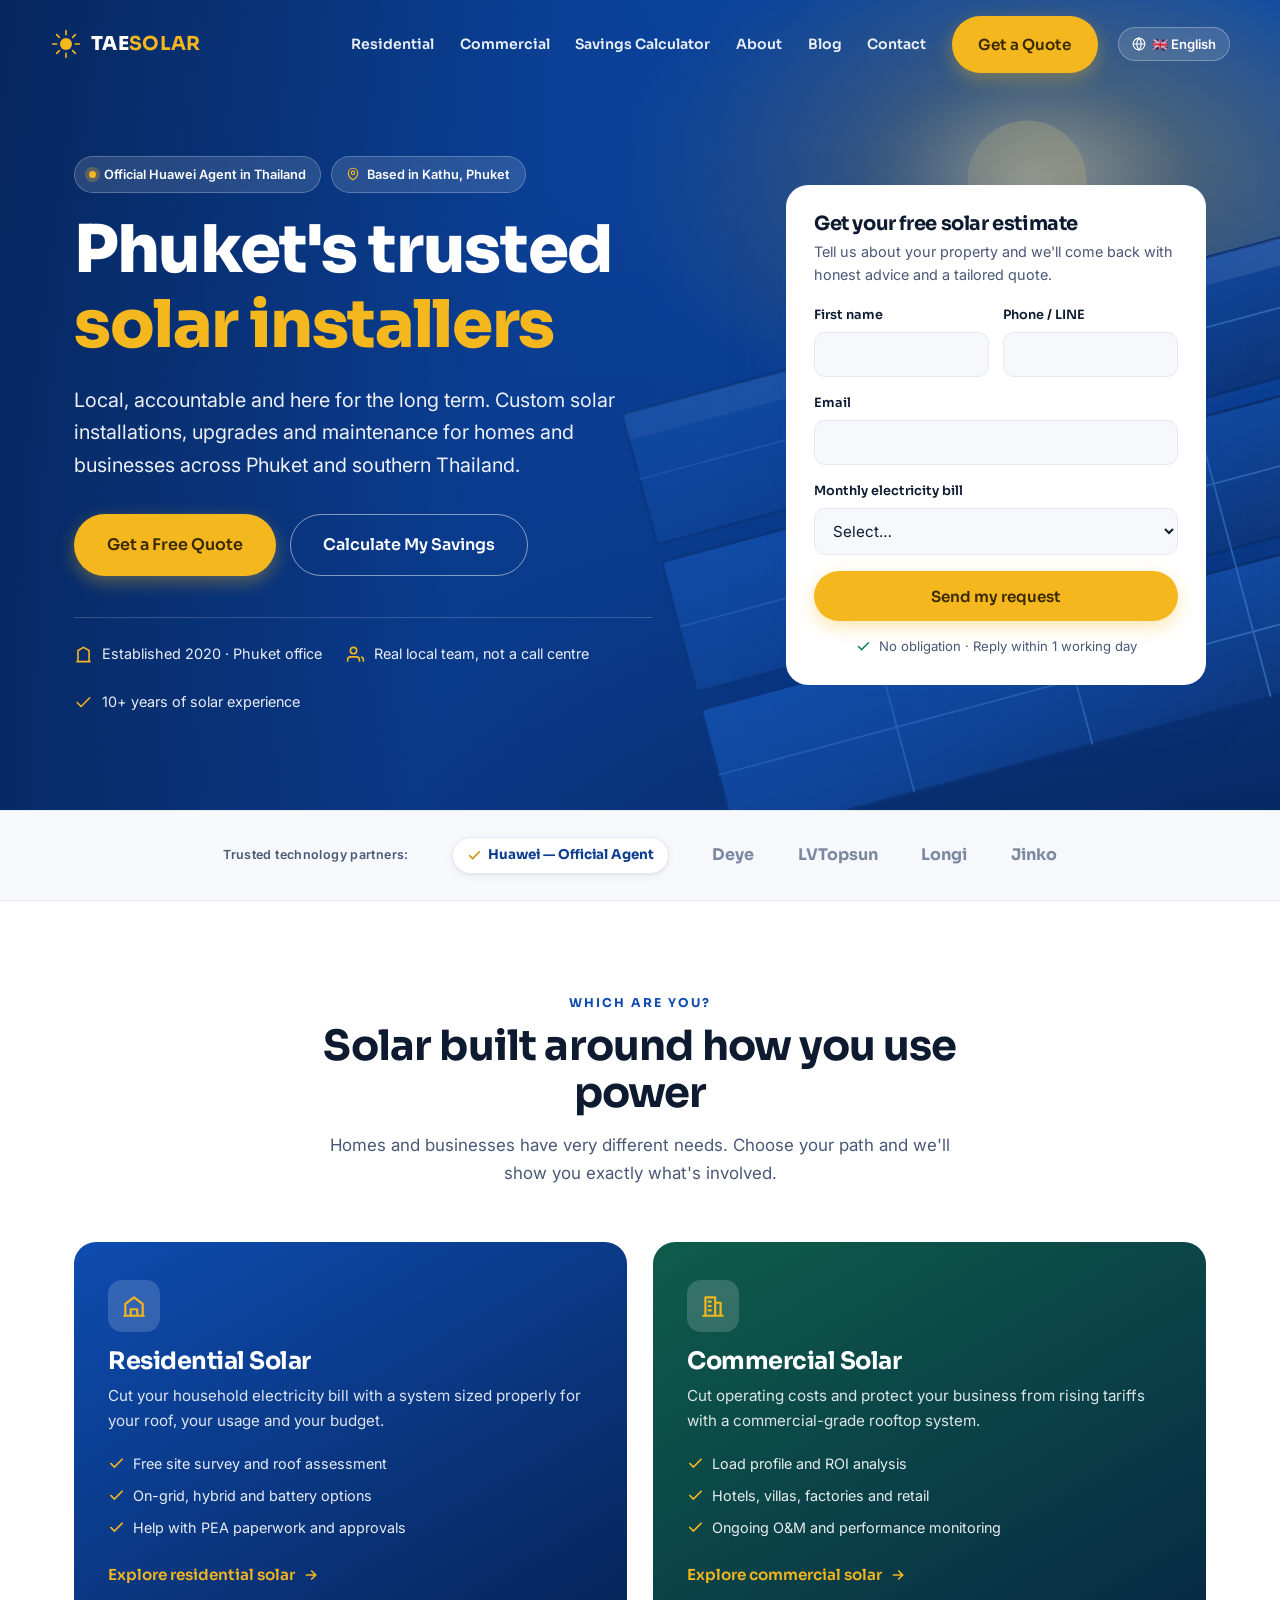
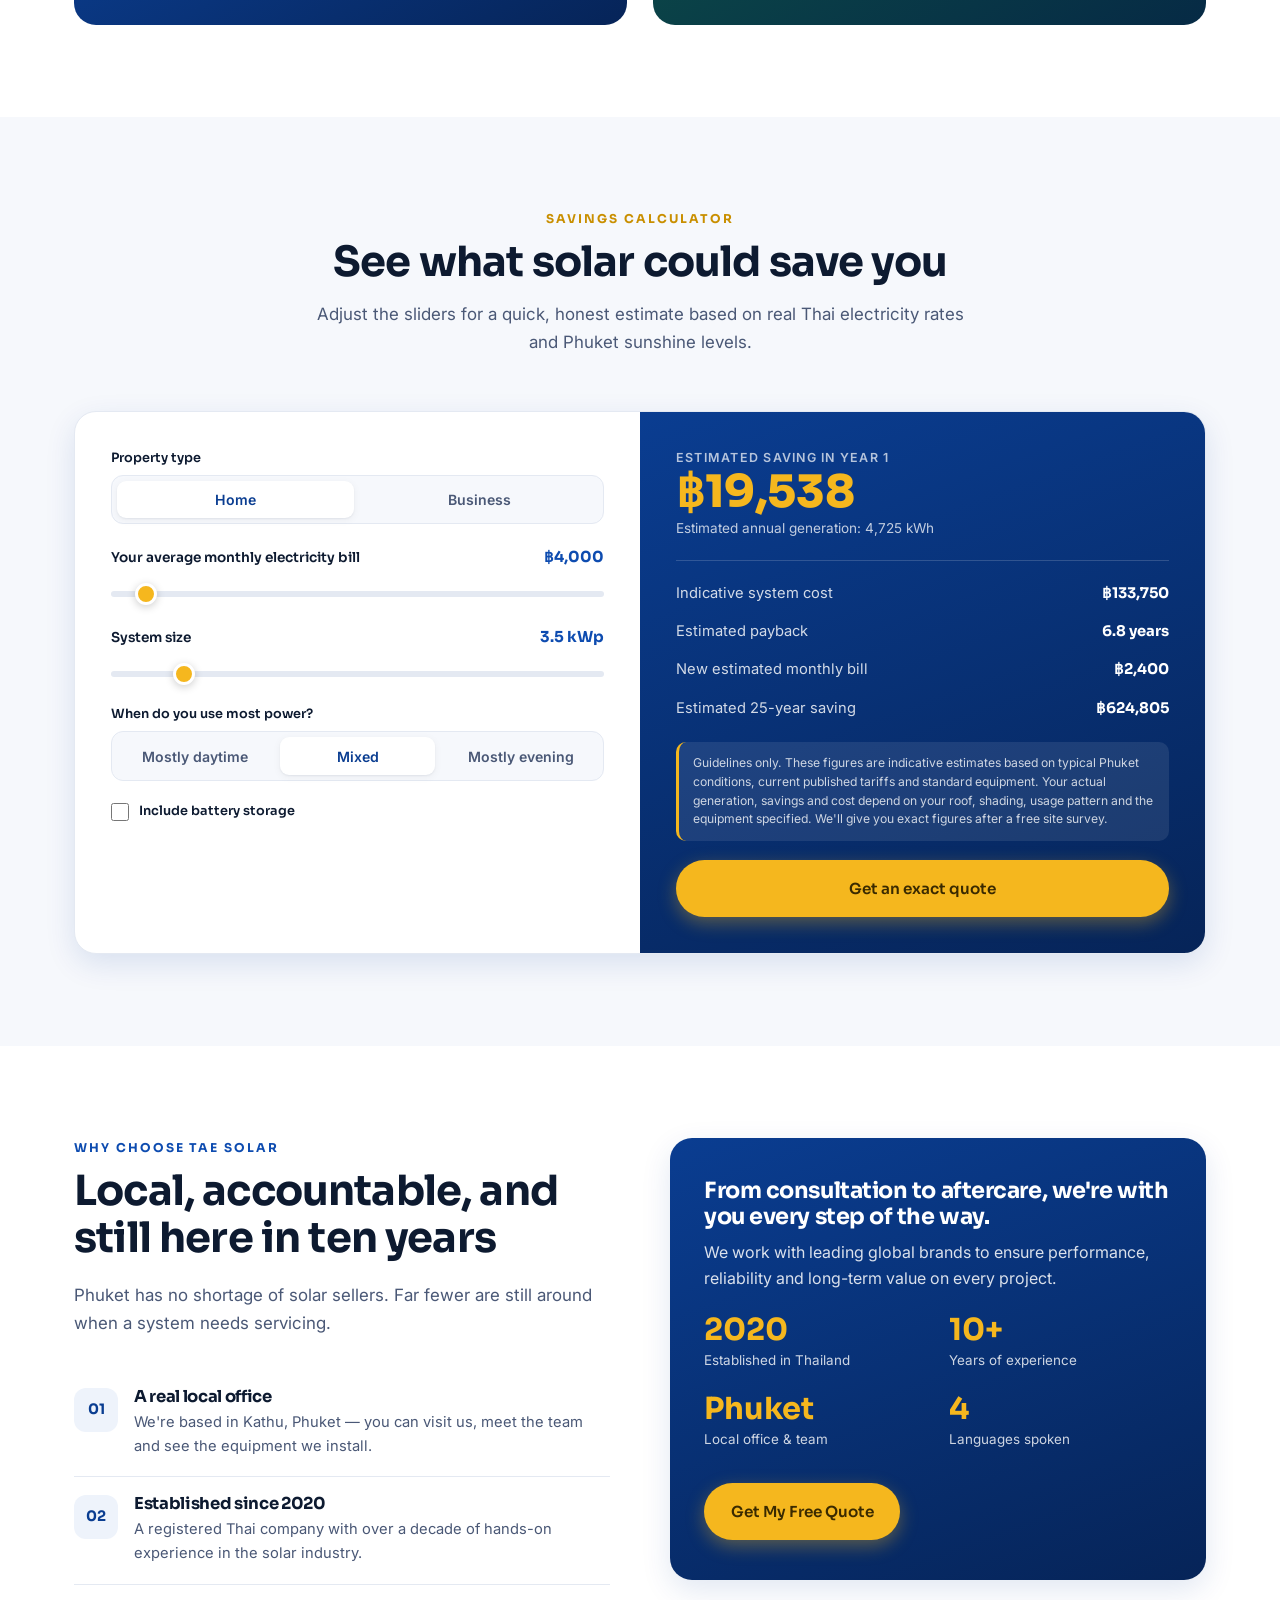
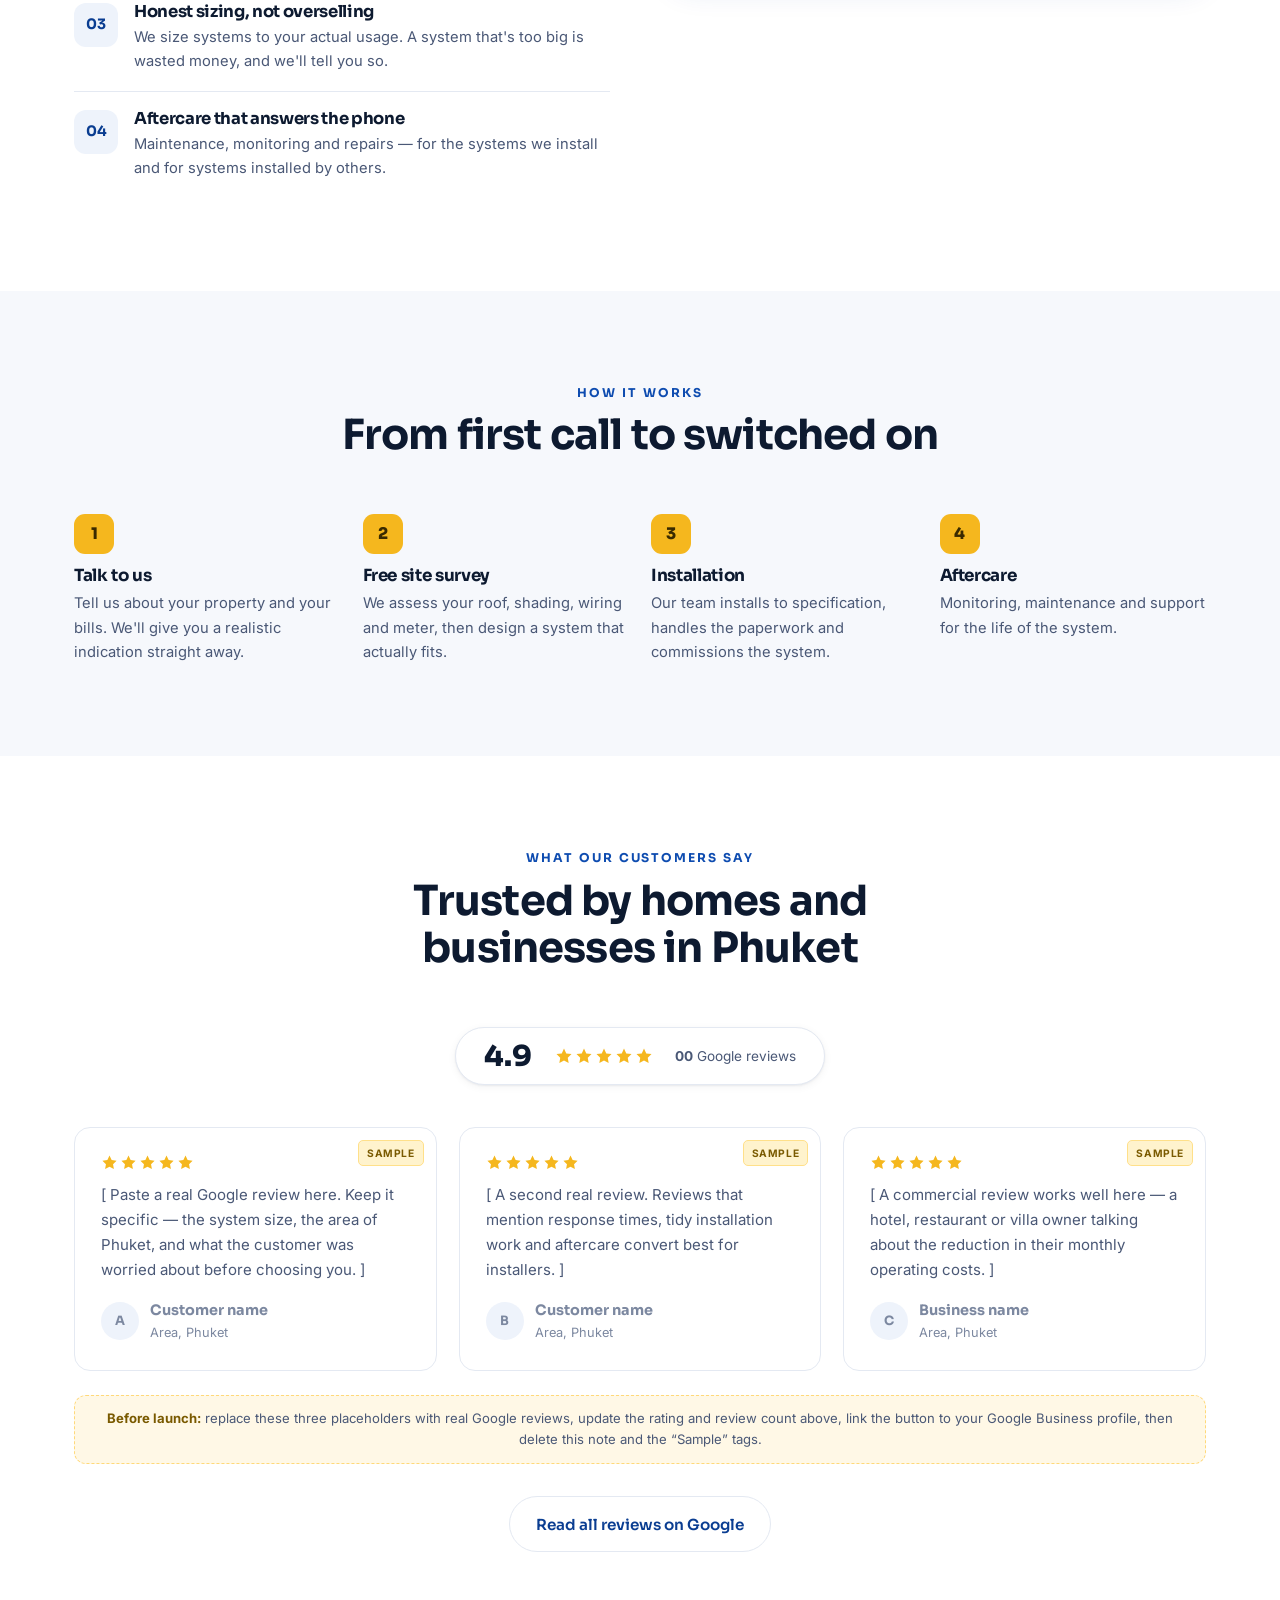
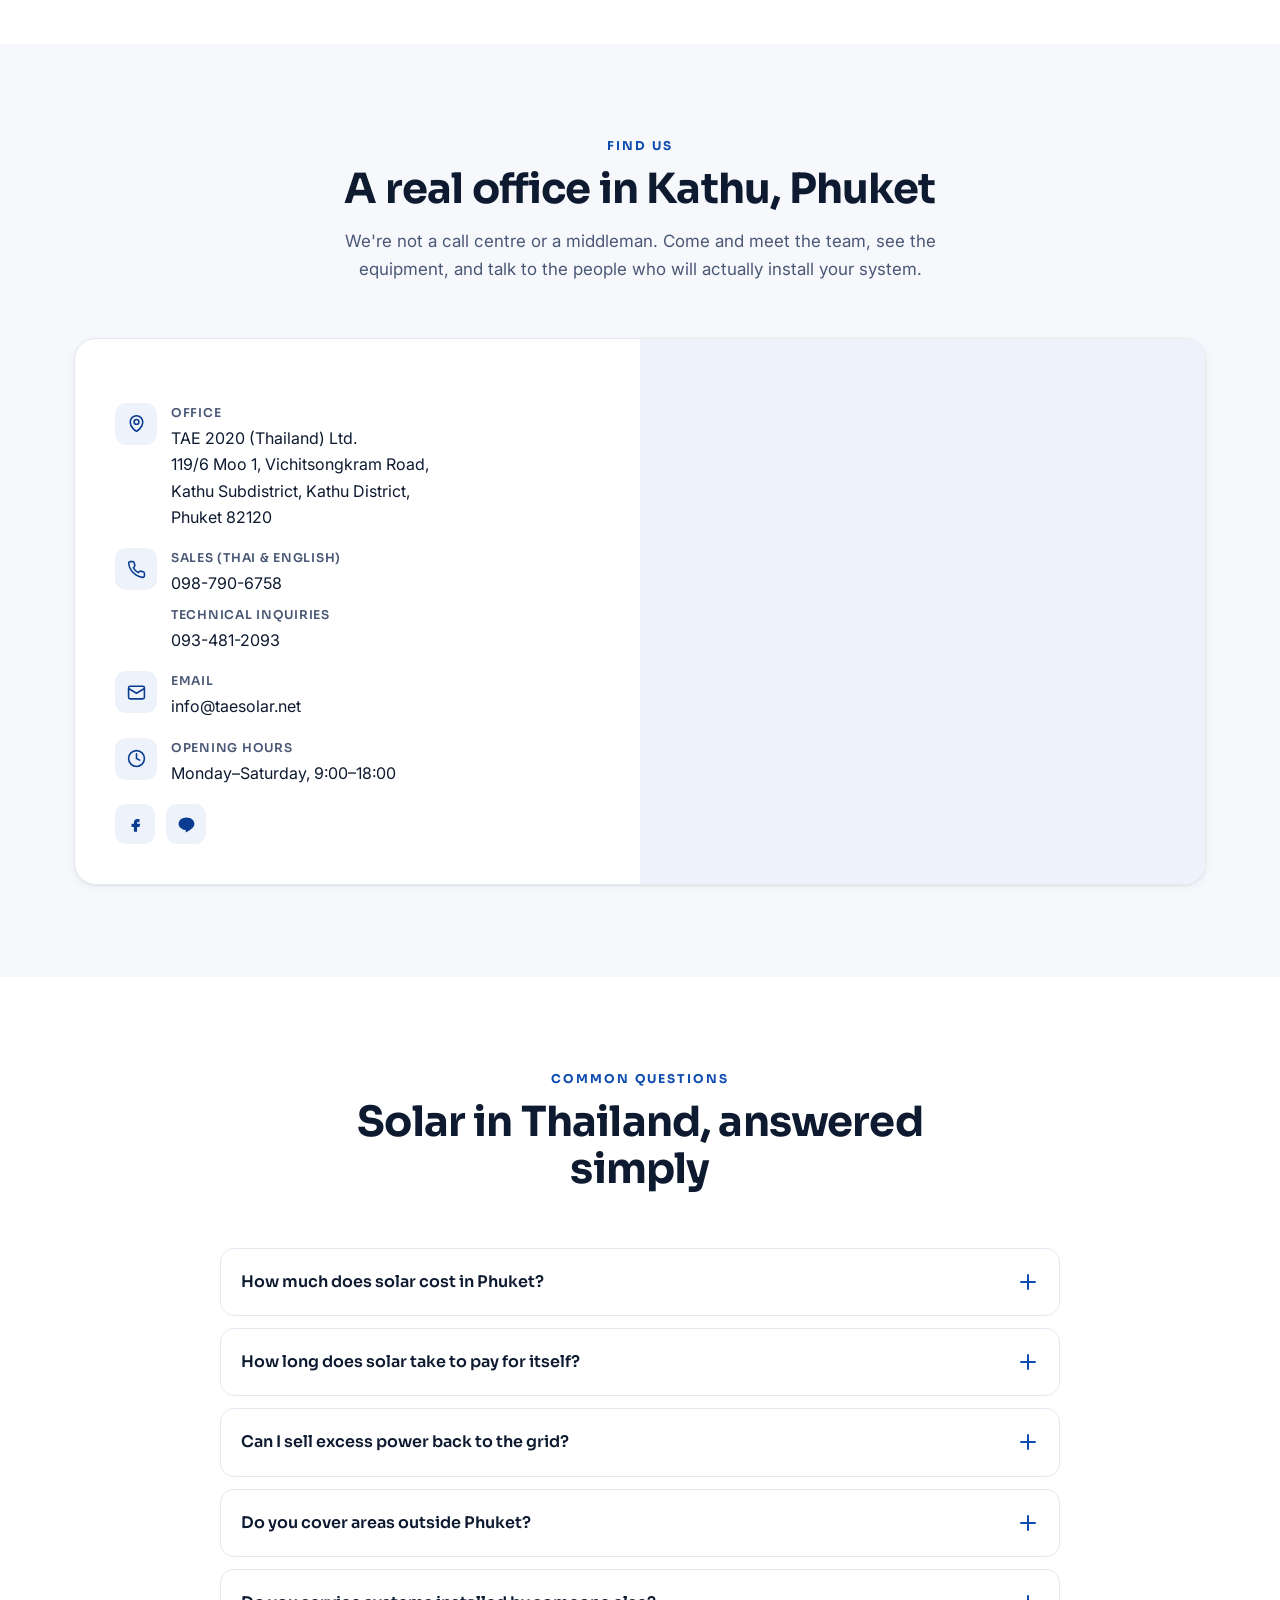
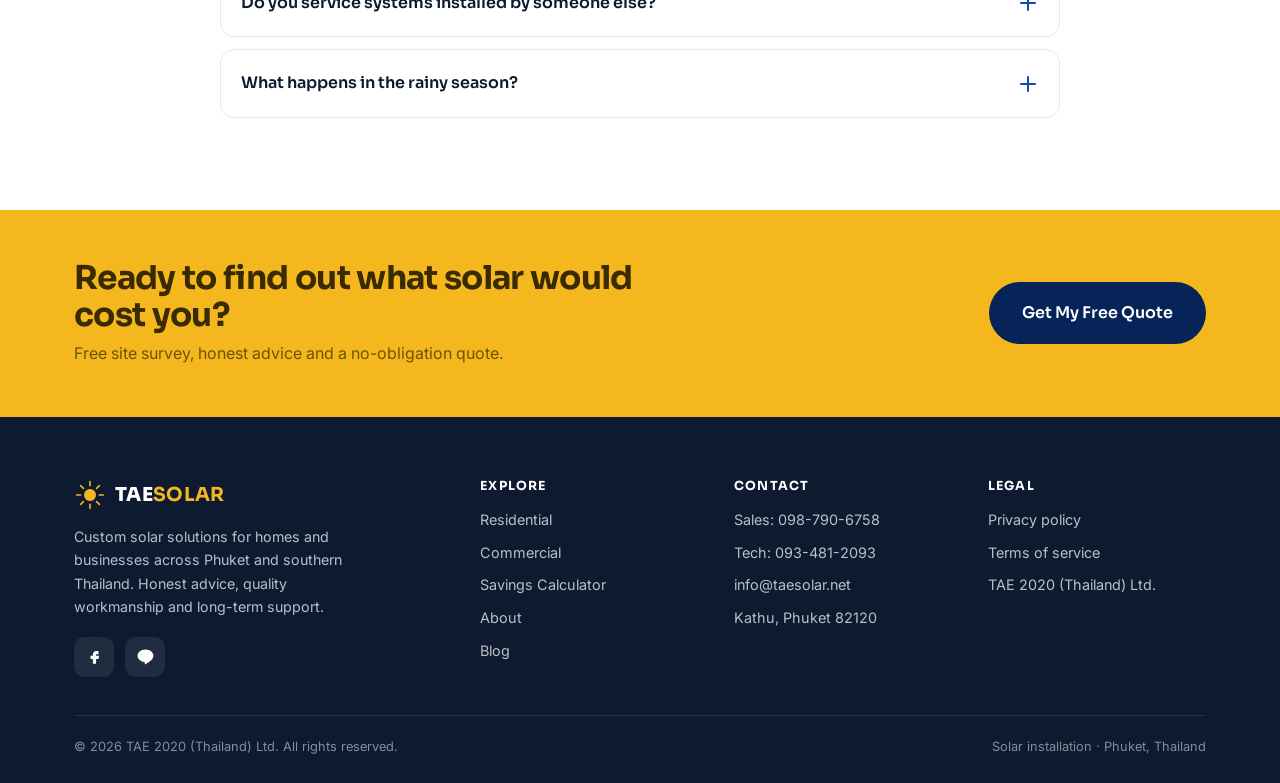
==== index.html @ 6921b091 "Rebuild taesolar.net as a static site" ====
<!DOCTYPE html>
<html lang="en">
<head>
<meta charset="UTF-8" />
<meta name="viewport" content="width=device-width, initial-scale=1" />
<title>Solar Panel Installation Phuket | TAE Solar — Trusted Local Installers</title>
<meta name="description" content="Phuket's trusted local solar installers. Custom solar panel installation, upgrades and maintenance for homes and businesses across Phuket and southern Thailand. Official Huawei agent. Free site survey and quote." />
<meta name="theme-color" content="#0A3D91" />
<link rel="canonical" href="https://www.taesolar.net/" />
<meta property="og:type" content="website" />
<meta property="og:title" content="Solar Panel Installation Phuket | TAE Solar" />
<meta property="og:description" content="Trusted local solar installers based in Kathu, Phuket. Free site survey, honest advice and a no-obligation quote." />
<meta property="og:url" content="https://www.taesolar.net/" />
<meta property="og:locale" content="en_GB" />
<meta property="og:locale:alternate" content="th_TH" />
<meta property="og:locale:alternate" content="ru_RU" />
<meta property="og:locale:alternate" content="zh_CN" />

<link rel="preconnect" href="https://fonts.googleapis.com" />
<link rel="preconnect" href="https://fonts.gstatic.com" crossorigin />
<link href="https://fonts.googleapis.com/css2?family=Sora:wght@600;700;800&family=Inter:wght@400;500;600&family=Noto+Sans+Thai:wght@400;600;700&display=swap" rel="stylesheet" />
<link rel="stylesheet" href="assets/css/site.css" />

<script type="application/ld+json">
{
  "@context":"https://schema.org",
  "@type":"LocalBusiness",
  "@id":"https://www.taesolar.net/#business",
  "name":"TAE Solar",
  "legalName":"TAE 2020 (Thailand) Ltd.",
  "description":"Solar panel installation, upgrades and maintenance for homes and businesses across Phuket and southern Thailand. Official Huawei agent in Thailand.",
  "url":"https://www.taesolar.net/",
  "email":"info@taesolar.net",
  "telephone":"+44-98-790-6758",
  "foundingDate":"2020",
  "priceRange":"฿฿",
  "image":"https://www.taesolar.net/assets/img/og.jpg",
  "address":{
    "@type":"PostalAddress",
    "streetAddress":"119/6 Moo 1, Vichitsongkram Road, Kathu Subdistrict",
    "addressLocality":"Kathu District",
    "addressRegion":"Phuket",
    "postalCode":"82120",
    "addressCountry":"TH"
  },
  "geo":{"@type":"GeoCoordinates","latitude":7.9109,"longitude":98.3350},
  "openingHoursSpecification":[{
    "@type":"OpeningHoursSpecification",
    "dayOfWeek":["Monday","Tuesday","Wednesday","Thursday","Friday","Saturday"],
    "opens":"09:00","closes":"18:00"
  }],
  "areaServed":[
    {"@type":"AdministrativeArea","name":"Phuket"},
    {"@type":"AdministrativeArea","name":"Phang Nga"},
    {"@type":"AdministrativeArea","name":"Krabi"},
    {"@type":"Country","name":"Thailand"}
  ],
  "knowsLanguage":["en","th","ru","zh"],
  "sameAs":["https://www.facebook.com/taesolar"],
  "hasOfferCatalog":{
    "@type":"OfferCatalog","name":"Solar services",
    "itemListElement":[
      {"@type":"Offer","itemOffered":{"@type":"Service","name":"Residential solar installation"}},
      {"@type":"Offer","itemOffered":{"@type":"Service","name":"Commercial solar installation"}},
      {"@type":"Offer","itemOffered":{"@type":"Service","name":"Solar system upgrades"}},
      {"@type":"Offer","itemOffered":{"@type":"Service","name":"Solar maintenance and repairs"}}
    ]
  }
}
</script>
<script type="application/ld+json">
{
  "@context":"https://schema.org","@type":"FAQPage",
  "mainEntity":[
    {"@type":"Question","name":"How much does solar cost in Phuket?","acceptedAnswer":{"@type":"Answer","text":"A typical residential rooftop system in Thailand runs from around ฿120,000 for a 3 kWp system to roughly ฿310,000 for 10 kWp, depending on equipment, roof type and whether battery storage is included. Commercial systems cost less per kilowatt as they scale. Use our savings calculator for an indicative figure, then book a free site survey for exact pricing."}},
    {"@type":"Question","name":"How long does solar take to pay for itself in Thailand?","acceptedAnswer":{"@type":"Answer","text":"Most well-sized residential systems in Phuket pay back in roughly 5 to 8 years, depending on how much of your generation you use during daylight hours. Businesses that run heavy daytime loads — hotels, offices, factories — often see faster payback because they consume nearly everything they generate."}},
    {"@type":"Question","name":"Can I sell excess solar power back to the grid in Thailand?","acceptedAnswer":{"@type":"Answer","text":"Yes. Under the PEA/MEA household rooftop scheme, residential systems up to 5 kW AC can export surplus power at ฿2.20 per unit on a 10-year contract. The scheme has limited capacity and its own application process — we handle the paperwork for our customers."}},
    {"@type":"Question","name":"Do you cover areas outside Phuket?","acceptedAnswer":{"@type":"Answer","text":"Yes. We are based in Kathu, Phuket and work across the island and neighbouring provinces including Phang Nga and Krabi, plus nationwide through our partner installer network."}},
    {"@type":"Question","name":"Do you service systems installed by someone else?","acceptedAnswer":{"@type":"Answer","text":"We do. A lot of our maintenance work involves systems installed by companies that are no longer trading or no longer respond. We can inspect, repair, upgrade and take over monitoring of most existing installations."}}
  ]
}
</script>
</head>
<body>
<a href="#main" class="skip">Skip to content</a>

<!-- ============================= HEADER ============================= -->
<header class="site">
  <div class="wrap bar">
    <a href="index.html" class="logo" aria-label="TAE Solar — home">
      <svg class="mark" viewBox="0 0 48 48" fill="none" aria-hidden="true">
        <circle cx="24" cy="24" r="9" fill="#F5B71E"/>
        <g stroke="#F5B71E" stroke-width="2.4" stroke-linecap="round">
          <path d="M24 4v6M24 38v6M4 24h6M38 24h6M9.9 9.9l4.2 4.2M33.9 33.9l4.2 4.2M38.1 9.9l-4.2 4.2M14.1 33.9l-4.2 4.2"/>
        </g>
      </svg>
      <span>TAE<b>SOLAR</b></span>
    </a>

    <nav class="main" id="nav">
      <a class="nl" href="residential.html" data-i18n="nav.residential">Residential</a>
      <a class="nl" href="commercial.html" data-i18n="nav.commercial">Commercial</a>
      <a class="nl" href="#calculator" data-i18n="nav.calculator">Savings Calculator</a>
      <a class="nl" href="about.html" data-i18n="nav.about">About</a>
      <a class="nl" href="blog/index.html" data-i18n="nav.blog">Blog</a>
      <a class="nl" href="contact.html" data-i18n="nav.contact">Contact</a>
      <a class="btn btn-gold" href="contact.html" data-i18n="nav.quote">Get a Quote</a>
    </nav>

    <div class="header-tools">
      <div class="lang">
        <button class="lang-btn" type="button" aria-haspopup="true" aria-expanded="false">
          <svg viewBox="0 0 24 24" fill="none" stroke="currentColor" stroke-width="2"><circle cx="12" cy="12" r="10"/><path d="M2 12h20M12 2a15 15 0 0 1 0 20 15 15 0 0 1 0-20z"/></svg>
          <span data-lang-current>🇬🇧 English</span>
        </button>
        <div class="lang-menu" role="menu"></div>
      </div>
      <button class="burger" id="burger" aria-label="Open menu" aria-expanded="false" aria-controls="nav">
        <span></span><span></span><span></span>
      </button>
    </div>
  </div>
</header>
<div class="scrim" id="scrim"></div>

<main id="main">

<!-- ============================== HERO ============================== -->
<section class="hero tall">
  <div class="bg">
    <svg viewBox="0 0 1440 900" preserveAspectRatio="xMidYMid slice" aria-hidden="true">
      <defs>
        <linearGradient id="sky" x1="0" y1="0" x2="0" y2="1">
          <stop offset="0" stop-color="#0b4fb0"/><stop offset=".55" stop-color="#0a3d91"/><stop offset="1" stop-color="#062458"/>
        </linearGradient>
        <radialGradient id="sun" cx="80%" cy="22%" r="32%">
          <stop offset="0" stop-color="#ffe9a8" stop-opacity=".9"/>
          <stop offset=".4" stop-color="#F5B71E" stop-opacity=".38"/>
          <stop offset="1" stop-color="#F5B71E" stop-opacity="0"/>
        </radialGradient>
        <linearGradient id="pnl" x1="0" y1="0" x2="1" y2="1">
          <stop offset="0" stop-color="#1c63c9"/><stop offset="1" stop-color="#0c2e6b"/>
        </linearGradient>
      </defs>
      <rect width="1440" height="900" fill="url(#sky)"/>
      <rect width="1440" height="900" fill="url(#sun)"/>
      <circle cx="1150" cy="200" r="66" fill="#ffd874" opacity=".5"/>
      <g transform="translate(700 460) rotate(-15)">
        <g fill="url(#pnl)" stroke="#0a2c66" stroke-width="3">
          <rect x="0" y="0" width="820" height="150" rx="6"/>
          <rect x="0" y="170" width="820" height="150" rx="6"/>
          <rect x="0" y="340" width="820" height="150" rx="6"/>
        </g>
        <g stroke="#4f8fe0" stroke-width="2" opacity=".65">
          <path d="M205 0V490M410 0V490M615 0V490M0 75H820M0 245H820M0 415H820"/>
        </g>
        <rect x="0" y="0" width="820" height="30" fill="#fff" opacity=".13"/>
      </g>
    </svg>
  </div>

  <div class="wrap">
    <div class="grid-2 wide-left" style="align-items:center">
      <div>
        <div class="badge-row">
          <span class="badge"><span class="dot"></span><span data-i18n="hero.badge">Official Huawei Agent in Thailand</span></span>
          <span class="badge">
            <svg viewBox="0 0 24 24" fill="none" stroke="currentColor" stroke-width="2"><path d="M12 22s8-4.5 8-11.8A8 8 0 0 0 4 10.2C4 17.5 12 22 12 22z"/><circle cx="12" cy="10" r="3"/></svg>
            <span data-i18n="hero.badge2">Based in Kathu, Phuket</span>
          </span>
        </div>
        <h1><span data-i18n="hero.h1a">Phuket's trusted</span> <span class="hl" data-i18n="hero.h1b">solar installers</span></h1>
        <p class="sub" data-i18n="hero.sub">Local, accountable and here for the long term. Custom solar installations, upgrades and maintenance for homes and businesses across Phuket and southern Thailand.</p>
        <div class="cta-row">
          <a class="btn btn-gold btn-lg" href="contact.html" data-i18n="hero.cta1">Get a Free Quote</a>
          <a class="btn btn-ghost btn-lg" href="#calculator" data-i18n="hero.cta2">Calculate My Savings</a>
        </div>
        <div class="hero-trust">
          <div class="t"><svg viewBox="0 0 24 24" fill="none" stroke="currentColor" stroke-width="2"><path d="M3 21h18M5 21V7l7-4 7 4v14"/></svg><span data-i18n="hero.t1">Established 2020 · Phuket office</span></div>
          <div class="t"><svg viewBox="0 0 24 24" fill="none" stroke="currentColor" stroke-width="2"><path d="M17 21v-2a4 4 0 0 0-4-4H6a4 4 0 0 0-4 4v2"/><circle cx="9.5" cy="7" r="4"/><path d="M22 21v-2a4 4 0 0 0-3-3.9"/></svg><span data-i18n="hero.t2">Real local team, not a call centre</span></div>
          <div class="t"><svg viewBox="0 0 24 24" fill="none" stroke="currentColor" stroke-width="2" stroke-linecap="round"><path d="M20 6 9 17l-5-5"/></svg><span data-i18n="hero.t3">10+ years of solar experience</span></div>
        </div>
      </div>

      <!-- Above-the-fold lead capture -->
      <div class="hero-card">
        <h3 data-i18n="card.title">Get your free solar estimate</h3>
        <p class="s" data-i18n="card.sub">Tell us about your property and we'll come back with honest advice and a tailored quote.</p>
        <form class="lead-form" style="border:0;padding:0;box-shadow:none;background:none">
          <div class="field two">
            <div class="field">
              <label class="fl" data-i18n="form.first">First name</label>
              <input type="text" name="first" required autocomplete="given-name" />
            </div>
            <div class="field">
              <label class="fl" data-i18n="form.phone">Phone / LINE</label>
              <input type="tel" name="phone" autocomplete="tel" />
            </div>
          </div>
          <div class="field">
            <label class="fl" data-i18n="form.email">Email</label>
            <input type="email" name="email" required autocomplete="email" />
          </div>
          <div class="field">
            <label class="fl" data-i18n="form.bill">Monthly electricity bill</label>
            <select name="bill">
              <option value="" data-i18n="form.select">Select…</option>
              <option>Under ฿2,000</option><option>฿2,000–5,000</option>
              <option>฿5,000–10,000</option><option>฿10,000–30,000</option><option>Over ฿30,000</option>
            </select>
          </div>
          <button class="btn btn-gold btn-block" type="submit" data-i18n="form.send">Send my request</button>
          <div class="mini">
            <svg viewBox="0 0 24 24" fill="none" stroke="currentColor" stroke-width="2.4" stroke-linecap="round"><path d="M20 6 9 17l-5-5"/></svg>
            <span data-i18n="card.mini">No obligation · Reply within 1 working day</span>
          </div>
          <div class="form-ok" hidden></div>
        </form>
      </div>
    </div>
  </div>
</section>

<!-- ============================ TRUST STRIP ========================= -->
<div class="strip">
  <div class="wrap row">
    <span class="lbl" data-i18n="strip.label">Trusted technology partners:</span>
    <span class="b badge-pill">
      <svg viewBox="0 0 24 24" fill="none" stroke="currentColor" stroke-width="2.4" stroke-linecap="round"><path d="M20 6 9 17l-5-5"/></svg>
      <span data-i18n="strip.huawei">Huawei — Official Agent</span>
    </span>
    <span class="b">Deye</span><span class="b">LVTopsun</span><span class="b">Longi</span><span class="b">Jinko</span>
  </div>
</div>

<!-- ========================= RESIDENTIAL / COMMERCIAL ================ -->
<section class="section">
  <div class="wrap">
    <div class="head-center reveal">
      <span class="eyebrow" data-i18n="paths.eyebrow">Which are you?</span>
      <h2 class="mt-1" data-i18n="paths.h2">Solar built around how you use power</h2>
      <p class="lead" data-i18n="paths.lead">Homes and businesses have very different needs. Choose your path and we'll show you exactly what's involved.</p>
    </div>
    <div class="paths">
      <a class="path res reveal" href="residential.html">
        <div class="pico"><svg viewBox="0 0 24 24" fill="none" stroke="currentColor" stroke-width="2" stroke-linecap="round" stroke-linejoin="round"><path d="M3 21h18M4 21V10l8-6 8 6v11"/><path d="M9 21v-6h6v6"/></svg></div>
        <h3 data-i18n="paths.res.t">Residential Solar</h3>
        <p data-i18n="paths.res.p">Cut your household electricity bill with a system sized properly for your roof, your usage and your budget.</p>
        <ul>
          <li><svg viewBox="0 0 24 24" fill="none" stroke="currentColor" stroke-width="2.4" stroke-linecap="round"><path d="M20 6 9 17l-5-5"/></svg><span data-i18n="paths.res.l1">Free site survey and roof assessment</span></li>
          <li><svg viewBox="0 0 24 24" fill="none" stroke="currentColor" stroke-width="2.4" stroke-linecap="round"><path d="M20 6 9 17l-5-5"/></svg><span data-i18n="paths.res.l2">On-grid, hybrid and battery options</span></li>
          <li><svg viewBox="0 0 24 24" fill="none" stroke="currentColor" stroke-width="2.4" stroke-linecap="round"><path d="M20 6 9 17l-5-5"/></svg><span data-i18n="paths.res.l3">Help with PEA paperwork and approvals</span></li>
        </ul>
        <span class="go"><span data-i18n="paths.res.cta">Explore residential solar</span>
          <svg viewBox="0 0 24 24" fill="none" stroke="currentColor" stroke-width="2.5" stroke-linecap="round"><path d="M5 12h14M13 6l6 6-6 6"/></svg></span>
      </a>

      <a class="path com reveal" href="commercial.html">
        <div class="pico"><svg viewBox="0 0 24 24" fill="none" stroke="currentColor" stroke-width="2" stroke-linecap="round" stroke-linejoin="round"><path d="M3 21h18M5 21V4h9v17M14 9h5v12"/><path d="M8 8h2M8 12h2M8 16h2"/></svg></div>
        <h3 data-i18n="paths.com.t">Commercial Solar</h3>
        <p data-i18n="paths.com.p">Cut operating costs and protect your business from rising tariffs with a commercial-grade rooftop system.</p>
        <ul>
          <li><svg viewBox="0 0 24 24" fill="none" stroke="currentColor" stroke-width="2.4" stroke-linecap="round"><path d="M20 6 9 17l-5-5"/></svg><span data-i18n="paths.com.l1">Load profile and ROI analysis</span></li>
          <li><svg viewBox="0 0 24 24" fill="none" stroke="currentColor" stroke-width="2.4" stroke-linecap="round"><path d="M20 6 9 17l-5-5"/></svg><span data-i18n="paths.com.l2">Hotels, villas, factories and retail</span></li>
          <li><svg viewBox="0 0 24 24" fill="none" stroke="currentColor" stroke-width="2.4" stroke-linecap="round"><path d="M20 6 9 17l-5-5"/></svg><span data-i18n="paths.com.l3">Ongoing O&amp;M and performance monitoring</span></li>
        </ul>
        <span class="go"><span data-i18n="paths.com.cta">Explore commercial solar</span>
          <svg viewBox="0 0 24 24" fill="none" stroke="currentColor" stroke-width="2.5" stroke-linecap="round"><path d="M5 12h14M13 6l6 6-6 6"/></svg></span>
      </a>
    </div>
  </div>
</section>

<!-- ============================ CALCULATOR ========================== -->
<section class="section soft" id="calculator">
  <div class="wrap">
    <div class="head-center reveal">
      <span class="eyebrow gold" data-i18n="calc.eyebrow">Savings Calculator</span>
      <h2 class="mt-1" data-i18n="calc.h2">See what solar could save you</h2>
      <p class="lead" data-i18n="calc.lead">Adjust the sliders for a quick, honest estimate based on real Thai electricity rates and Phuket sunshine levels.</p>
    </div>

    <div class="calc reveal" id="calc">
      <div class="calc-grid">
        <div class="calc-inputs">
          <div class="ctrl">
            <label class="fl" data-i18n="calc.type">Property type</label>
            <div class="seg" data-seg="type">
              <button type="button" data-val="res" aria-pressed="true" data-i18n="calc.res">Home</button>
              <button type="button" data-val="com" aria-pressed="false" data-i18n="calc.com">Business</button>
            </div>
          </div>

          <div class="ctrl">
            <label><span data-i18n="calc.bill">Your average monthly electricity bill</span><span class="val" id="v-bill">฿4,000</span></label>
            <input type="range" id="c-bill" min="1000" max="60000" step="500" value="4000" />
          </div>

          <div class="ctrl">
            <label><span data-i18n="calc.size">System size</span><span class="val" id="v-size">5 kWp</span></label>
            <input type="range" id="c-size" min="1" max="20" step="0.5" value="5" />
          </div>

          <div class="ctrl">
            <label class="fl" data-i18n="calc.usage">When do you use most power?</label>
            <div class="seg" data-seg="usage" style="grid-template-columns:repeat(3,1fr)">
              <button type="button" data-val="day" aria-pressed="false" data-i18n="calc.usage.day">Mostly daytime</button>
              <button type="button" data-val="mixed" aria-pressed="true" data-i18n="calc.usage.mixed">Mixed</button>
              <button type="button" data-val="night" aria-pressed="false" data-i18n="calc.usage.night">Mostly evening</button>
            </div>
          </div>

          <div class="ctrl" style="display:flex;align-items:center;gap:10px">
            <input type="checkbox" id="c-battery" style="width:18px;height:18px;accent-color:#0E4CB0" />
            <label for="c-battery" class="fl" style="margin:0" data-i18n="calc.battery">Include battery storage</label>
          </div>
        </div>

        <div class="calc-results">
          <div class="result-hero">
            <div class="k" data-i18n="calc.r.saving">Estimated saving in year 1</div>
            <div class="v" id="r-saving">฿0</div>
            <div class="sub"><span data-i18n="calc.r.gen">Estimated annual generation</span>: <span id="r-gen">0 kWh</span></div>
          </div>
          <div class="res-rows">
            <div class="res-row"><span class="k" data-i18n="calc.r.cost">Indicative system cost</span><span class="v" id="r-cost">฿0</span></div>
            <div class="res-row"><span class="k" data-i18n="calc.r.payback">Estimated payback</span><span class="v" id="r-payback">—</span></div>
            <div class="res-row"><span class="k" data-i18n="calc.r.bill">New estimated monthly bill</span><span class="v" id="r-bill">฿0</span></div>
            <div class="res-row"><span class="k" data-i18n="calc.r.25">Estimated 25-year saving</span><span class="v" id="r-25">฿0</span></div>
          </div>
          <p class="disclaimer" data-i18n="calc.disclaimer">Guidelines only. These figures are indicative estimates based on typical Phuket conditions, current published tariffs and standard equipment. Your actual generation, savings and cost depend on your roof, shading, usage pattern and the equipment specified. We'll give you exact figures after a free site survey.</p>
          <a class="btn btn-gold btn-block mt-2" href="contact.html" data-i18n="calc.cta">Get an exact quote</a>
        </div>
      </div>
    </div>
  </div>
</section>

<!-- ============================== WHY US ============================ -->
<section class="section">
  <div class="wrap grid-2 top">
    <div class="reveal">
      <span class="eyebrow" data-i18n="why.eyebrow">Why Choose TAE Solar</span>
      <h2 class="mt-1" data-i18n="why.h2">Local, accountable, and still here in ten years</h2>
      <p class="lead mt-2" data-i18n="why.lead">Phuket has no shortage of solar sellers. Far fewer are still around when a system needs servicing.</p>
      <div class="mt-3">
        <div class="feat"><div class="n">01</div><div><h3 data-i18n="why.f1.t">A real local office</h3><p data-i18n="why.f1.p">We're based in Kathu, Phuket — you can visit us, meet the team and see the equipment we install.</p></div></div>
        <div class="feat"><div class="n">02</div><div><h3 data-i18n="why.f2.t">Established since 2020</h3><p data-i18n="why.f2.p">A registered Thai company with over a decade of hands-on experience in the solar industry.</p></div></div>
        <div class="feat"><div class="n">03</div><div><h3 data-i18n="why.f3.t">Honest sizing, not overselling</h3><p data-i18n="why.f3.p">We size systems to your actual usage. A system that's too big is wasted money, and we'll tell you so.</p></div></div>
        <div class="feat"><div class="n">04</div><div><h3 data-i18n="why.f4.t">Aftercare that answers the phone</h3><p data-i18n="why.f4.p">Maintenance, monitoring and repairs — for the systems we install and for systems installed by others.</p></div></div>
      </div>
    </div>
    <div class="panel reveal">
      <h3>From consultation to aftercare, we're with you every step of the way.</h3>
      <p>We work with leading global brands to ensure performance, reliability and long-term value on every project.</p>
      <div class="stats">
        <div class="stat"><b>2020</b><span>Established in Thailand</span></div>
        <div class="stat"><b>10+</b><span>Years of experience</span></div>
        <div class="stat"><b>Phuket</b><span>Local office &amp; team</span></div>
        <div class="stat"><b>4</b><span>Languages spoken</span></div>
      </div>
      <a class="btn btn-gold mt-3" href="contact.html" data-i18n="cta.btn">Get My Free Quote</a>
    </div>
  </div>
</section>

<!-- ============================== PROCESS =========================== -->
<section class="section soft">
  <div class="wrap">
    <div class="head-center reveal">
      <span class="eyebrow" data-i18n="proc.eyebrow">How It Works</span>
      <h2 class="mt-1" data-i18n="proc.h2">From first call to switched on</h2>
    </div>
    <div class="steps">
      <div class="step reveal"><h3 data-i18n="proc.s1.t">Talk to us</h3><p data-i18n="proc.s1.p">Tell us about your property and your bills. We'll give you a realistic indication straight away.</p></div>
      <div class="step reveal"><h3 data-i18n="proc.s2.t">Free site survey</h3><p data-i18n="proc.s2.p">We assess your roof, shading, wiring and meter, then design a system that actually fits.</p></div>
      <div class="step reveal"><h3 data-i18n="proc.s3.t">Installation</h3><p data-i18n="proc.s3.p">Our team installs to specification, handles the paperwork and commissions the system.</p></div>
      <div class="step reveal"><h3 data-i18n="proc.s4.t">Aftercare</h3><p data-i18n="proc.s4.p">Monitoring, maintenance and support for the life of the system.</p></div>
    </div>
  </div>
</section>

<!-- ============================== REVIEWS =========================== -->
<section class="section">
  <div class="wrap">
    <div class="head-center reveal">
      <span class="eyebrow" data-i18n="rev.eyebrow">What Our Customers Say</span>
      <h2 class="mt-1" data-i18n="rev.h2">Trusted by homes and businesses in Phuket</h2>
    </div>

    <div class="rating-sum reveal">
      <span class="score">4.9</span>
      <span class="stars" aria-label="4.9 out of 5">
        <svg viewBox="0 0 24 24" fill="currentColor"><path d="m12 2 3 6.5 7 .9-5 4.9 1.2 7L12 18l-6.2 3.3L7 14.3 2 9.4l7-.9L12 2z"/></svg>
        <svg viewBox="0 0 24 24" fill="currentColor"><path d="m12 2 3 6.5 7 .9-5 4.9 1.2 7L12 18l-6.2 3.3L7 14.3 2 9.4l7-.9L12 2z"/></svg>
        <svg viewBox="0 0 24 24" fill="currentColor"><path d="m12 2 3 6.5 7 .9-5 4.9 1.2 7L12 18l-6.2 3.3L7 14.3 2 9.4l7-.9L12 2z"/></svg>
        <svg viewBox="0 0 24 24" fill="currentColor"><path d="m12 2 3 6.5 7 .9-5 4.9 1.2 7L12 18l-6.2 3.3L7 14.3 2 9.4l7-.9L12 2z"/></svg>
        <svg viewBox="0 0 24 24" fill="currentColor"><path d="m12 2 3 6.5 7 .9-5 4.9 1.2 7L12 18l-6.2 3.3L7 14.3 2 9.4l7-.9L12 2z"/></svg>
      </span>
      <span class="meta"><b>00</b> <span data-i18n="rev.meta">Google reviews</span></span>
    </div>

    <div class="reviews">
      <div class="review reveal">
        <span class="sample-tag">Sample</span>
        <div class="stars"><svg viewBox="0 0 24 24" fill="currentColor"><path d="m12 2 3 6.5 7 .9-5 4.9 1.2 7L12 18l-6.2 3.3L7 14.3 2 9.4l7-.9L12 2z"/></svg><svg viewBox="0 0 24 24" fill="currentColor"><path d="m12 2 3 6.5 7 .9-5 4.9 1.2 7L12 18l-6.2 3.3L7 14.3 2 9.4l7-.9L12 2z"/></svg><svg viewBox="0 0 24 24" fill="currentColor"><path d="m12 2 3 6.5 7 .9-5 4.9 1.2 7L12 18l-6.2 3.3L7 14.3 2 9.4l7-.9L12 2z"/></svg><svg viewBox="0 0 24 24" fill="currentColor"><path d="m12 2 3 6.5 7 .9-5 4.9 1.2 7L12 18l-6.2 3.3L7 14.3 2 9.4l7-.9L12 2z"/></svg><svg viewBox="0 0 24 24" fill="currentColor"><path d="m12 2 3 6.5 7 .9-5 4.9 1.2 7L12 18l-6.2 3.3L7 14.3 2 9.4l7-.9L12 2z"/></svg></div>
        <p>[ Paste a real Google review here. Keep it specific — the system size, the area of Phuket, and what the customer was worried about before choosing you. ]</p>
        <div class="who"><span class="av">A</span><span><b>Customer name</b><span>Area, Phuket</span></span></div>
      </div>
      <div class="review reveal">
        <span class="sample-tag">Sample</span>
        <div class="stars"><svg viewBox="0 0 24 24" fill="currentColor"><path d="m12 2 3 6.5 7 .9-5 4.9 1.2 7L12 18l-6.2 3.3L7 14.3 2 9.4l7-.9L12 2z"/></svg><svg viewBox="0 0 24 24" fill="currentColor"><path d="m12 2 3 6.5 7 .9-5 4.9 1.2 7L12 18l-6.2 3.3L7 14.3 2 9.4l7-.9L12 2z"/></svg><svg viewBox="0 0 24 24" fill="currentColor"><path d="m12 2 3 6.5 7 .9-5 4.9 1.2 7L12 18l-6.2 3.3L7 14.3 2 9.4l7-.9L12 2z"/></svg><svg viewBox="0 0 24 24" fill="currentColor"><path d="m12 2 3 6.5 7 .9-5 4.9 1.2 7L12 18l-6.2 3.3L7 14.3 2 9.4l7-.9L12 2z"/></svg><svg viewBox="0 0 24 24" fill="currentColor"><path d="m12 2 3 6.5 7 .9-5 4.9 1.2 7L12 18l-6.2 3.3L7 14.3 2 9.4l7-.9L12 2z"/></svg></div>
        <p>[ A second real review. Reviews that mention response times, tidy installation work and aftercare convert best for installers. ]</p>
        <div class="who"><span class="av">B</span><span><b>Customer name</b><span>Area, Phuket</span></span></div>
      </div>
      <div class="review reveal">
        <span class="sample-tag">Sample</span>
        <div class="stars"><svg viewBox="0 0 24 24" fill="currentColor"><path d="m12 2 3 6.5 7 .9-5 4.9 1.2 7L12 18l-6.2 3.3L7 14.3 2 9.4l7-.9L12 2z"/></svg><svg viewBox="0 0 24 24" fill="currentColor"><path d="m12 2 3 6.5 7 .9-5 4.9 1.2 7L12 18l-6.2 3.3L7 14.3 2 9.4l7-.9L12 2z"/></svg><svg viewBox="0 0 24 24" fill="currentColor"><path d="m12 2 3 6.5 7 .9-5 4.9 1.2 7L12 18l-6.2 3.3L7 14.3 2 9.4l7-.9L12 2z"/></svg><svg viewBox="0 0 24 24" fill="currentColor"><path d="m12 2 3 6.5 7 .9-5 4.9 1.2 7L12 18l-6.2 3.3L7 14.3 2 9.4l7-.9L12 2z"/></svg><svg viewBox="0 0 24 24" fill="currentColor"><path d="m12 2 3 6.5 7 .9-5 4.9 1.2 7L12 18l-6.2 3.3L7 14.3 2 9.4l7-.9L12 2z"/></svg></div>
        <p>[ A commercial review works well here — a hotel, restaurant or villa owner talking about the reduction in their monthly operating costs. ]</p>
        <div class="who"><span class="av">C</span><span><b>Business name</b><span>Area, Phuket</span></span></div>
      </div>
    </div>

    <div class="dev-note">
      <b>Before launch:</b> replace these three placeholders with real Google reviews, update the rating and review count above, link the button to your Google Business profile, then delete this note and the “Sample” tags.
    </div>

    <div style="text-align:center" class="mt-3">
      <a class="btn btn-outline" href="#" data-google-reviews data-i18n="rev.cta">Read all reviews on Google</a>
    </div>
  </div>
</section>

<!-- ========================= LOCATION / MAP ========================= -->
<section class="section soft">
  <div class="wrap">
    <div class="head-center reveal">
      <span class="eyebrow" data-i18n="loc.eyebrow">Find Us</span>
      <h2 class="mt-1" data-i18n="loc.h2">A real office in Kathu, Phuket</h2>
      <p class="lead" data-i18n="loc.lead">We're not a call centre or a middleman. Come and meet the team, see the equipment, and talk to the people who will actually install your system.</p>
    </div>

    <div class="map-mod reveal">
      <div class="info">
        <div class="info-list">
          <div class="it">
            <div class="ico"><svg viewBox="0 0 24 24" fill="none" stroke="currentColor" stroke-width="2" stroke-linecap="round" stroke-linejoin="round"><path d="M12 22s8-4.5 8-11.8A8 8 0 0 0 4 10.2C4 17.5 12 22 12 22z"/><circle cx="12" cy="10" r="3"/></svg></div>
            <div><div class="k" data-i18n="loc.office">Office</div>
              <p>TAE 2020 (Thailand) Ltd.<br>119/6 Moo 1, Vichitsongkram Road,<br>Kathu Subdistrict, Kathu District,<br>Phuket 82120</p></div>
          </div>
          <div class="it">
            <div class="ico"><svg viewBox="0 0 24 24" fill="none" stroke="currentColor" stroke-width="2" stroke-linecap="round" stroke-linejoin="round"><path d="M22 16.9v3a2 2 0 0 1-2.2 2 19.8 19.8 0 0 1-8.6-3.1 19.5 19.5 0 0 1-6-6 19.8 19.8 0 0 1-3.1-8.7A2 2 0 0 1 4.1 2h3a2 2 0 0 1 2 1.7c.1.9.4 1.8.7 2.7a2 2 0 0 1-.5 2.1L8.1 9.9a16 16 0 0 0 6 6l1.4-1.2a2 2 0 0 1 2.1-.5c.9.3 1.8.6 2.7.7a2 2 0 0 1 1.7 2z"/></svg></div>
            <div>
              <div class="k" data-i18n="loc.sales">Sales (Thai &amp; English)</div><a href="tel:+44-98-790-6758">098-790-6758</a>
              <div class="k" style="margin-top:8px" data-i18n="loc.tech">Technical inquiries</div><a href="tel:+44-93-481-2093">093-481-2093</a>
            </div>
          </div>
          <div class="it">
            <div class="ico"><svg viewBox="0 0 24 24" fill="none" stroke="currentColor" stroke-width="2" stroke-linecap="round" stroke-linejoin="round"><rect x="2" y="4" width="20" height="16" rx="2"/><path d="m22 7-10 6L2 7"/></svg></div>
            <div><div class="k" data-i18n="loc.email">Email</div><a href="mailto:info@taesolar.net">info@taesolar.net</a></div>
          </div>
          <div class="it">
            <div class="ico"><svg viewBox="0 0 24 24" fill="none" stroke="currentColor" stroke-width="2" stroke-linecap="round"><circle cx="12" cy="12" r="10"/><path d="M12 6v6l4 2"/></svg></div>
            <div><div class="k" data-i18n="loc.hours">Opening hours</div><p data-i18n="loc.hours.v">Monday–Saturday, 9:00–18:00</p></div>
          </div>
        </div>
        <div class="socials light">
          <a href="https://www.facebook.com/taesolar" target="_blank" rel="noopener" aria-label="Facebook"><svg viewBox="0 0 24 24" fill="currentColor"><path d="M14 9h3V5h-3c-2.2 0-4 1.8-4 4v2H7v4h3v6h4v-6h3l1-4h-4V9c0-.6.4-1 1-1z"/></svg></a>
          <a href="#" data-line target="_blank" rel="noopener" aria-label="LINE"><svg viewBox="0 0 24 24" fill="currentColor"><path d="M12 3C6.5 3 2 6.6 2 11c0 3.9 3.5 7.2 8.3 7.9.3.1.7.2.8.5.1.3.1.7 0 1l-.1.8c0 .3-.2 1 .9.6 1.1-.5 6-3.5 8.2-6C21.4 14.1 22 12.6 22 11c0-4.4-4.5-8-10-8z"/></svg></a>
        </div>
      </div>
      <div class="frame">
        <iframe title="TAE Solar office location, Kathu, Phuket" loading="lazy" referrerpolicy="no-referrer-when-downgrade"
          src="https://maps.google.com/maps?q=119%2F6%20Moo%201%20Vichitsongkram%20Road%20Kathu%20Phuket%2082120&z=14&output=embed"></iframe>
      </div>
    </div>
  </div>
</section>

<!-- ================================ FAQ ============================= -->
<section class="section">
  <div class="wrap">
    <div class="head-center reveal">
      <span class="eyebrow" data-i18n="faq.eyebrow">Common Questions</span>
      <h2 class="mt-1" data-i18n="faq.h2">Solar in Thailand, answered simply</h2>
    </div>
    <div class="faq-list">
      <details class="qa reveal"><summary>How much does solar cost in Phuket?<span class="plus"></span></summary>
        <div class="body"><p>A typical residential rooftop system runs from around ฿120,000 for 3 kWp up to roughly ฿310,000 for 10 kWp, depending on equipment, roof type and whether you add battery storage. Commercial systems cost less per kilowatt as they get bigger.</p><p>Use the calculator above for an indicative figure, then book a free site survey and we'll give you exact pricing for your roof.</p></div></details>
      <details class="qa reveal"><summary>How long does solar take to pay for itself?<span class="plus"></span></summary>
        <div class="body"><p>Most well-sized residential systems in Phuket pay back in roughly 5 to 8 years. The single biggest factor is how much of your generation you use during daylight hours — solar saves you the most when you consume it directly rather than exporting it.</p><p>Businesses with heavy daytime loads such as hotels, offices and factories often see faster payback because they use nearly everything they generate.</p></div></details>
      <details class="qa reveal"><summary>Can I sell excess power back to the grid?<span class="plus"></span></summary>
        <div class="body"><p>Yes. Under the PEA/MEA household rooftop scheme, residential systems up to 5 kW AC can export surplus power at ฿2.20 per unit on a 10-year contract. The scheme has limited total capacity and its own application process and fee.</p><p>We handle the paperwork for our customers and will tell you honestly whether exporting is worth it in your case — for most households, using your own power is worth considerably more than exporting it.</p></div></details>
      <details class="qa reveal"><summary>Do you cover areas outside Phuket?<span class="plus"></span></summary>
        <div class="body"><p>Yes. We're based in Kathu and work right across Phuket and neighbouring provinces including Phang Nga and Krabi. Through our partner installer network we can also deliver projects elsewhere in Thailand.</p></div></details>
      <details class="qa reveal"><summary>Do you service systems installed by someone else?<span class="plus"></span></summary>
        <div class="body"><p>We do, and it's a large part of our work. Many systems in Phuket were installed by companies that have since stopped trading or stopped answering the phone. We can inspect, repair, upgrade and take over monitoring of most existing installations.</p></div></details>
      <details class="qa reveal"><summary>What happens in the rainy season?<span class="plus"></span></summary>
        <div class="body"><p>Output drops on heavily overcast days but does not stop — panels still generate in diffuse light. Southern Thailand gets more rainfall than the rest of the country, which is exactly why we size systems using conservative local yield figures rather than optimistic national averages.</p><p>It's one of the reasons an installer who actually works in Phuket will quote you differently from one who doesn't.</p></div></details>
    </div>
  </div>
</section>

<!-- ============================= CTA BAND =========================== -->
<section class="cta-band">
  <div class="wrap">
    <div>
      <h2 data-i18n="cta.h2">Ready to find out what solar would cost you?</h2>
      <p data-i18n="cta.p">Free site survey, honest advice and a no-obligation quote.</p>
    </div>
    <a class="btn btn-blue btn-lg" href="contact.html" data-i18n="cta.btn">Get My Free Quote</a>
  </div>
</section>

</main>

<!-- ============================== FOOTER ============================ -->
<footer class="site">
  <div class="wrap">
    <div class="cols">
      <div>
        <div class="logo">
          <svg class="mark" viewBox="0 0 48 48" fill="none" aria-hidden="true"><circle cx="24" cy="24" r="9" fill="#F5B71E"/><g stroke="#F5B71E" stroke-width="2.4" stroke-linecap="round"><path d="M24 4v6M24 38v6M4 24h6M38 24h6M9.9 9.9l4.2 4.2M33.9 33.9l4.2 4.2M38.1 9.9l-4.2 4.2M14.1 33.9l-4.2 4.2"/></g></svg>
          <span>TAE<b>SOLAR</b></span>
        </div>
        <p data-i18n="foot.blurb">Custom solar solutions for homes and businesses across Phuket and southern Thailand. Honest advice, quality workmanship and long-term support.</p>
        <div class="socials">
          <a href="https://www.facebook.com/taesolar" target="_blank" rel="noopener" aria-label="Facebook"><svg viewBox="0 0 24 24" fill="currentColor"><path d="M14 9h3V5h-3c-2.2 0-4 1.8-4 4v2H7v4h3v6h4v-6h3l1-4h-4V9c0-.6.4-1 1-1z"/></svg></a>
          <a href="#" data-line target="_blank" rel="noopener" aria-label="LINE"><svg viewBox="0 0 24 24" fill="currentColor"><path d="M12 3C6.5 3 2 6.6 2 11c0 3.9 3.5 7.2 8.3 7.9.3.1.7.2.8.5.1.3.1.7 0 1l-.1.8c0 .3-.2 1 .9.6 1.1-.5 6-3.5 8.2-6C21.4 14.1 22 12.6 22 11c0-4.4-4.5-8-10-8z"/></svg></a>
        </div>
      </div>
      <div>
        <h4 data-i18n="foot.explore">Explore</h4>
        <ul>
          <li><a href="residential.html" data-i18n="nav.residential">Residential</a></li>
          <li><a href="commercial.html" data-i18n="nav.commercial">Commercial</a></li>
          <li><a href="index.html#calculator" data-i18n="nav.calculator">Savings Calculator</a></li>
          <li><a href="about.html" data-i18n="nav.about">About</a></li>
          <li><a href="blog/index.html" data-i18n="nav.blog">Blog</a></li>
        </ul>
      </div>
      <div>
        <h4 data-i18n="foot.contact">Contact</h4>
        <ul>
          <li><a href="tel:+44-98-790-6758">Sales: 098-790-6758</a></li>
          <li><a href="tel:+44-93-481-2093">Tech: 093-481-2093</a></li>
          <li><a href="mailto:info@taesolar.net">info@taesolar.net</a></li>
          <li>Kathu, Phuket 82120</li>
        </ul>
      </div>
      <div>
        <h4 data-i18n="foot.legal">Legal</h4>
        <ul>
          <li><a href="#" data-i18n="foot.privacy">Privacy policy</a></li>
          <li><a href="#" data-i18n="foot.terms">Terms of service</a></li>
          <li data-i18n="foot.company">TAE 2020 (Thailand) Ltd.</li>
        </ul>
      </div>
    </div>
    <div class="bottom">
      <span>© <span id="yr"></span> TAE 2020 (Thailand) Ltd. <span data-i18n="foot.rights">All rights reserved.</span></span>
      <span>Solar installation · Phuket, Thailand</span>
    </div>
  </div>
</footer>

<!-- ========================= STICKY MOBILE CTA ====================== -->
<div class="mobile-cta">
  <a class="btn btn-outline" href="tel:+44-98-790-6758">
    <svg viewBox="0 0 24 24" fill="none" stroke="currentColor" stroke-width="2"><path d="M22 16.9v3a2 2 0 0 1-2.2 2 19.8 19.8 0 0 1-8.6-3.1 19.5 19.5 0 0 1-6-6 19.8 19.8 0 0 1-3.1-8.7A2 2 0 0 1 4.1 2h3a2 2 0 0 1 2 1.7c.1.9.4 1.8.7 2.7a2 2 0 0 1-.5 2.1L8.1 9.9a16 16 0 0 0 6 6l1.4-1.2a2 2 0 0 1 2.1-.5c.9.3 1.8.6 2.7.7a2 2 0 0 1 1.7 2z"/></svg>
    <span data-i18n="mob.call">Call</span>
  </a>
  <a class="btn btn-gold" href="contact.html" data-i18n="mob.quote">Free Quote</a>
</div>

<script src="assets/js/i18n.js"></script>
<script src="assets/js/site.js"></script>
</body>
</html>
---- assets/css/site.css ----
/* ==========================================================================
   TAE SOLAR — Design System
   Brand: deep blue (#0A3D91) + solar gold (#F5B71E)
   Type: Sora (headings) + Inter (body) + Noto Sans Thai/SC (i18n fallback)
   ========================================================================== */

:root{
  --blue-900:#062458;
  --blue-800:#0A3D91;
  --blue-700:#0E4CB0;
  --blue-600:#1c63c9;
  --blue-050:#eef3fb;
  --gold:#F5B71E;
  --gold-dark:#c98f00;
  --gold-050:#fff8e6;
  --green:#12855f;
  --green-050:#e8f6f1;

  --ink:#0d1a30;
  --slate:#4a5876;
  --slate-light:#7c88a0;
  --line:#e4e9f2;
  --bg:#ffffff;
  --bg-soft:#f6f8fc;

  --radius:16px;
  --radius-lg:22px;
  --shadow-sm:0 1px 2px rgba(13,26,48,.06),0 2px 8px rgba(13,26,48,.05);
  --shadow-md:0 10px 30px rgba(10,61,145,.12);
  --shadow-lg:0 24px 60px rgba(10,61,145,.18);
  --maxw:1180px;
  --ease:cubic-bezier(.22,.61,.36,1);
  --header-h:76px;
}

*{box-sizing:border-box;margin:0;padding:0}
html{scroll-behavior:smooth;scroll-padding-top:96px;-webkit-text-size-adjust:100%}
body{
  font-family:'Inter','Noto Sans Thai','Noto Sans SC',system-ui,-apple-system,Segoe UI,Roboto,sans-serif;
  color:var(--ink);background:var(--bg);line-height:1.65;
  -webkit-font-smoothing:antialiased;overflow-x:hidden;
}
h1,h2,h3,h4{font-family:'Sora','Noto Sans Thai','Noto Sans SC',system-ui,sans-serif;line-height:1.14;letter-spacing:-.02em;font-weight:700;color:var(--ink)}
a{color:inherit;text-decoration:none}
img{max-width:100%;display:block}
button{font-family:inherit}

/* Skip link (a11y) */
.skip{position:absolute;left:-9999px;top:0;background:var(--gold);color:#3a2a00;padding:12px 18px;z-index:200;border-radius:0 0 10px 0;font-weight:600}
.skip:focus{left:0}
:focus-visible{outline:3px solid var(--gold);outline-offset:2px;border-radius:4px}

/* Layout ------------------------------------------------------------------ */
.wrap{max-width:var(--maxw);margin:0 auto;padding:0 24px}
.section{padding:92px 0}
.section-sm{padding:64px 0}
.section h2{font-size:clamp(1.75rem,3.6vw,2.6rem)}
.soft{background:var(--bg-soft)}
.eyebrow{font-family:'Sora',sans-serif;font-weight:700;font-size:.76rem;letter-spacing:.16em;text-transform:uppercase;color:var(--blue-700);display:block}
.eyebrow.gold{color:var(--gold-dark)}
.eyebrow.on-dark{color:var(--gold)}
.lead{font-size:1.06rem;color:var(--slate);max-width:62ch}
.head-center{text-align:center;max-width:660px;margin:0 auto 54px}
.head-center .lead{margin:.9rem auto 0}
.grid-2{display:grid;grid-template-columns:1fr 1fr;gap:60px;align-items:center}
.grid-2.wide-left{grid-template-columns:1.08fr .92fr}
.grid-2.top{align-items:start}
.mt-1{margin-top:.6rem}.mt-2{margin-top:1.2rem}.mt-3{margin-top:2rem}

/* Buttons ----------------------------------------------------------------- */
.btn{display:inline-flex;align-items:center;justify-content:center;gap:.55rem;font-family:'Sora',sans-serif;
  font-weight:600;font-size:.95rem;padding:.92rem 1.6rem;border-radius:999px;border:1.5px solid transparent;
  cursor:pointer;transition:.25s var(--ease);white-space:nowrap;text-align:center}
.btn svg{width:16px;height:16px;flex:0 0 auto}
.btn-gold{background:var(--gold);color:#3a2a00;box-shadow:0 6px 18px rgba(245,183,30,.35)}
.btn-gold:hover{background:#e6a900;transform:translateY(-2px)}
.btn-blue{background:var(--blue-800);color:#fff}
.btn-blue:hover{background:var(--blue-700);transform:translateY(-2px)}
.btn-ghost{background:transparent;color:#fff;border-color:rgba(255,255,255,.5)}
.btn-ghost:hover{background:rgba(255,255,255,.14);border-color:#fff}
.btn-outline{background:#fff;color:var(--blue-800);border-color:var(--line)}
.btn-outline:hover{border-color:var(--blue-700);transform:translateY(-2px)}
.btn-lg{padding:1.05rem 2rem;font-size:1rem}
.btn-block{width:100%}

/* Header ------------------------------------------------------------------ */
header.site{position:fixed;top:0;left:0;right:0;z-index:60;transition:.3s var(--ease)}
header.site .bar{display:flex;align-items:center;justify-content:space-between;gap:20px;padding:16px 0;transition:.3s var(--ease)}
header.site.scrolled{background:rgba(255,255,255,.94);backdrop-filter:saturate(160%) blur(12px);box-shadow:var(--shadow-sm)}
header.site.scrolled .bar{padding:10px 0}
header.site.solid{background:#fff;box-shadow:var(--shadow-sm)}

.logo{display:flex;align-items:center;gap:.55rem;font-family:'Sora',sans-serif;font-weight:800;font-size:1.2rem;letter-spacing:.02em;color:#fff;flex:0 0 auto}
.logo .mark{width:32px;height:32px}
.logo b{color:var(--gold)}
header.site.scrolled .logo,header.site.solid .logo{color:var(--ink)}

nav.main{display:flex;align-items:center;gap:1.6rem;margin-left:auto}
nav.main a.nl{font-family:'Sora',sans-serif;font-weight:600;font-size:.88rem;color:rgba(255,255,255,.92);position:relative;padding:4px 0;white-space:nowrap}
header.site.scrolled nav.main a.nl,header.site.solid nav.main a.nl{color:var(--slate)}
nav.main a.nl:hover{color:var(--gold)}
header.site.scrolled nav.main a.nl:hover,header.site.solid nav.main a.nl:hover{color:var(--blue-700)}
nav.main a.nl.active{color:var(--gold)}
header.site.scrolled nav.main a.nl.active,header.site.solid nav.main a.nl.active{color:var(--blue-800)}
nav.main a.nl::after{content:"";position:absolute;left:0;bottom:-4px;height:2px;width:0;background:var(--gold);transition:.25s var(--ease)}
nav.main a.nl:hover::after,nav.main a.nl.active::after{width:100%}

.header-tools{display:flex;align-items:center;gap:.7rem;flex:0 0 auto}

/* Language switcher */
.lang{position:relative}
.lang-btn{display:flex;align-items:center;gap:.4rem;background:rgba(255,255,255,.12);border:1px solid rgba(255,255,255,.28);
  color:#fff;font-size:.82rem;font-weight:600;padding:.5rem .8rem;border-radius:999px;cursor:pointer;transition:.25s}
.lang-btn:hover{background:rgba(255,255,255,.2)}
.lang-btn svg{width:14px;height:14px}
header.site.scrolled .lang-btn,header.site.solid .lang-btn{background:var(--bg-soft);border-color:var(--line);color:var(--ink)}
.lang-menu{position:absolute;right:0;top:calc(100% + 8px);background:#fff;border:1px solid var(--line);border-radius:12px;
  box-shadow:var(--shadow-md);padding:6px;min-width:150px;opacity:0;visibility:hidden;transform:translateY(-6px);transition:.2s var(--ease);z-index:70}
.lang.open .lang-menu{opacity:1;visibility:visible;transform:none}
.lang-menu button{display:flex;align-items:center;gap:.55rem;width:100%;background:none;border:0;text-align:left;
  padding:.55rem .7rem;border-radius:8px;font-size:.88rem;color:var(--ink);cursor:pointer;transition:.15s}
.lang-menu button:hover{background:var(--bg-soft)}
.lang-menu button[aria-current="true"]{background:var(--blue-050);color:var(--blue-800);font-weight:600}
.lang-menu .flag{font-size:1.05rem;line-height:1}

.burger{display:none;background:none;border:0;cursor:pointer;width:44px;height:44px;flex-direction:column;justify-content:center;align-items:center;gap:6px}
.burger span{display:block;height:2.5px;width:24px;background:#fff;border-radius:2px;transition:.3s var(--ease)}
header.site.scrolled .burger span,header.site.solid .burger span{background:var(--ink)}
.scrim{position:fixed;inset:0;background:rgba(6,20,45,.5);opacity:0;pointer-events:none;transition:.3s;z-index:55}
.scrim.show{opacity:1;pointer-events:auto}

/* Hero -------------------------------------------------------------------- */
.hero{position:relative;display:flex;align-items:center;color:#fff;overflow:hidden;isolation:isolate;padding:150px 0 90px}
.hero.tall{min-height:90vh}
.hero .bg{position:absolute;inset:0;z-index:-2}
.hero .bg svg,.hero .bg img{width:100%;height:100%;object-fit:cover}
.hero::after{content:"";position:absolute;inset:0;z-index:-1;
  background:linear-gradient(102deg,rgba(6,36,88,.94) 0%,rgba(10,61,145,.8) 40%,rgba(10,61,145,.42) 72%,rgba(10,61,145,.2) 100%)}
.hero .wrap{position:relative;z-index:2}
.hero h1{font-size:clamp(2.3rem,5.6vw,4.1rem);font-weight:800;color:#fff;max-width:17ch}
.hero h1 .hl{color:var(--gold)}
.hero p.sub{font-size:clamp(1.02rem,1.9vw,1.24rem);max-width:50ch;margin:1.3rem 0 2rem;color:rgba(255,255,255,.93)}
.hero .cta-row{display:flex;flex-wrap:wrap;gap:.9rem}
.badge-row{display:flex;flex-wrap:wrap;gap:.6rem;margin-bottom:1.3rem}
.badge{display:inline-flex;align-items:center;gap:.45rem;background:rgba(255,255,255,.13);border:1px solid rgba(255,255,255,.24);
  padding:.42rem .9rem;border-radius:999px;font-size:.8rem;font-weight:600;backdrop-filter:blur(4px)}
.badge .dot{width:7px;height:7px;border-radius:50%;background:var(--gold);box-shadow:0 0 0 4px rgba(245,183,30,.25)}
.badge svg{width:14px;height:14px;color:var(--gold)}
.hero-trust{display:flex;flex-wrap:wrap;gap:1.5rem;margin-top:2.6rem;padding-top:1.5rem;border-top:1px solid rgba(255,255,255,.18)}
.hero-trust .t{display:flex;align-items:center;gap:.55rem;font-size:.9rem;color:rgba(255,255,255,.92)}
.hero-trust .t svg{width:19px;height:19px;color:var(--gold);flex:0 0 auto}

/* Hero lead card (conversion) */
.hero-card{background:#fff;color:var(--ink);border-radius:var(--radius-lg);padding:28px;box-shadow:var(--shadow-lg);max-width:420px;margin-left:auto}
.hero-card h3{font-size:1.22rem;margin-bottom:.3rem}
.hero-card p.s{font-size:.9rem;color:var(--slate);margin-bottom:1.1rem}
.hero-card .mini{display:flex;align-items:center;gap:.5rem;font-size:.82rem;color:var(--slate);margin-top:.9rem;justify-content:center}
.hero-card .mini svg{width:15px;height:15px;color:var(--green)}

/* Trust strip ------------------------------------------------------------- */
.strip{background:var(--bg-soft);border-top:1px solid var(--line);border-bottom:1px solid var(--line);padding:26px 0}
.strip .row{display:flex;align-items:center;justify-content:center;gap:clamp(1rem,3.4vw,2.8rem);flex-wrap:wrap}
.strip .lbl{font-size:.78rem;font-weight:600;color:var(--slate);letter-spacing:.03em}
.strip .b{font-family:'Sora',sans-serif;font-weight:700;color:var(--slate-light);font-size:1rem;transition:.25s}
.strip .b:hover{color:var(--blue-800)}
.strip .b.badge-pill{display:inline-flex;align-items:center;gap:.4rem;color:var(--blue-800);background:#fff;
  border:1px solid var(--line);padding:.4rem .85rem;border-radius:999px;font-size:.84rem;box-shadow:var(--shadow-sm)}
.strip .b.badge-pill svg{width:15px;height:15px;color:var(--gold-dark)}

/* Cards ------------------------------------------------------------------- */
.cards{display:grid;gap:22px}
.cards.c2{grid-template-columns:repeat(2,1fr)}
.cards.c3{grid-template-columns:repeat(3,1fr)}
.cards.c4{grid-template-columns:repeat(4,1fr)}
.card{background:#fff;border:1px solid var(--line);border-radius:var(--radius);padding:28px 24px;transition:.28s var(--ease)}
.card:hover{transform:translateY(-6px);box-shadow:var(--shadow-md);border-color:transparent}
.card .ico{width:50px;height:50px;border-radius:14px;display:grid;place-items:center;
  background:linear-gradient(135deg,var(--blue-700),var(--blue-900));margin-bottom:16px}
.card .ico svg{width:25px;height:25px;color:var(--gold)}
.card h3{font-size:1.1rem;margin-bottom:.45rem}
.card p{color:var(--slate);font-size:.93rem}

/* Path cards (residential / commercial split) */
.paths{display:grid;grid-template-columns:1fr 1fr;gap:26px}
.path{position:relative;border-radius:var(--radius-lg);overflow:hidden;color:#fff;padding:38px 34px;min-height:300px;
  display:flex;flex-direction:column;justify-content:flex-end;transition:.3s var(--ease);isolation:isolate}
.path::after{content:"";position:absolute;inset:0;z-index:-1;transition:.3s}
.path.res::after{background:linear-gradient(150deg,var(--blue-700),var(--blue-900))}
.path.com::after{background:linear-gradient(150deg,#0f5c4a,#062a45)}
.path:hover{transform:translateY(-6px);box-shadow:var(--shadow-lg)}
.path .pico{width:52px;height:52px;border-radius:14px;background:rgba(255,255,255,.16);display:grid;place-items:center;margin-bottom:16px}
.path .pico svg{width:26px;height:26px;color:var(--gold)}
.path h3{color:#fff;font-size:1.5rem;margin-bottom:.5rem}
.path p{color:rgba(255,255,255,.86);font-size:.95rem;margin-bottom:1.2rem}
.path ul{list-style:none;display:grid;gap:.5rem;margin-bottom:1.4rem}
.path ul li{display:flex;gap:.5rem;align-items:flex-start;font-size:.9rem;color:rgba(255,255,255,.9)}
.path ul li svg{width:17px;height:17px;color:var(--gold);flex:0 0 auto;margin-top:3px}
.path .go{display:inline-flex;align-items:center;gap:.5rem;font-family:'Sora',sans-serif;font-weight:600;color:var(--gold);font-size:.95rem}
.path .go svg{width:16px;height:16px;transition:.25s}
.path:hover .go svg{transform:translateX(4px)}

/* Calculator -------------------------------------------------------------- */
.calc{background:#fff;border:1px solid var(--line);border-radius:var(--radius-lg);box-shadow:var(--shadow-md);overflow:hidden}
.calc-grid{display:grid;grid-template-columns:1fr 1fr}
.calc-inputs{padding:36px}
.calc-results{padding:36px;background:linear-gradient(160deg,var(--blue-800),var(--blue-900));color:#fff}
.calc h3{font-size:1.25rem;margin-bottom:.3rem}
.calc .hint{font-size:.88rem;color:var(--slate);margin-bottom:1.5rem}
.calc-results h3{color:#fff}
.seg{display:grid;grid-template-columns:1fr 1fr;gap:8px;background:var(--bg-soft);padding:5px;border-radius:12px;border:1px solid var(--line)}
.seg button{background:none;border:0;padding:.65rem;border-radius:9px;font-size:.88rem;font-weight:600;color:var(--slate);cursor:pointer;transition:.2s}
.seg button[aria-pressed="true"]{background:#fff;color:var(--blue-800);box-shadow:var(--shadow-sm)}
.ctrl{margin-bottom:20px}
.ctrl label{display:flex;justify-content:space-between;align-items:baseline;gap:10px;font-family:'Sora',sans-serif;
  font-size:.85rem;font-weight:600;color:var(--ink);margin-bottom:8px}
.ctrl label .val{font-size:.95rem;color:var(--blue-700);font-weight:700}
input[type=range]{-webkit-appearance:none;appearance:none;width:100%;height:6px;border-radius:99px;background:var(--line);outline:none}
input[type=range]::-webkit-slider-thumb{-webkit-appearance:none;width:22px;height:22px;border-radius:50%;background:var(--gold);
  border:3px solid #fff;box-shadow:0 2px 8px rgba(0,0,0,.2);cursor:pointer}
input[type=range]::-moz-range-thumb{width:22px;height:22px;border-radius:50%;background:var(--gold);border:3px solid #fff;cursor:pointer}
.result-hero{border-bottom:1px solid rgba(255,255,255,.16);padding-bottom:20px;margin-bottom:20px}
.result-hero .k{font-size:.78rem;letter-spacing:.1em;text-transform:uppercase;color:rgba(255,255,255,.7);font-weight:600}
.result-hero .v{font-family:'Sora',sans-serif;font-size:clamp(2rem,4vw,2.8rem);color:var(--gold);font-weight:800;line-height:1.1}
.result-hero .sub{font-size:.85rem;color:rgba(255,255,255,.75)}
.res-rows{display:grid;gap:14px}
.res-row{display:flex;justify-content:space-between;align-items:baseline;gap:12px;font-size:.92rem}
.res-row .k{color:rgba(255,255,255,.82)}
.res-row .v{font-family:'Sora',sans-serif;font-weight:700;color:#fff;white-space:nowrap}
.disclaimer{margin-top:22px;padding:12px 14px;background:rgba(255,255,255,.09);border-radius:10px;
  font-size:.76rem;color:rgba(255,255,255,.78);line-height:1.55;border-left:3px solid var(--gold)}

/* Reviews ----------------------------------------------------------------- */
.reviews{display:grid;grid-template-columns:repeat(3,1fr);gap:22px}
.review{background:#fff;border:1px solid var(--line);border-radius:var(--radius);padding:26px;position:relative}
.review .stars{display:flex;gap:2px;margin-bottom:12px}
.review .stars svg{width:17px;height:17px;color:var(--gold)}
.review p{color:var(--slate);font-size:.94rem;margin-bottom:16px}
.review .who{display:flex;align-items:center;gap:11px}
.review .av{width:38px;height:38px;border-radius:50%;background:var(--blue-050);color:var(--blue-800);
  display:grid;place-items:center;font-family:'Sora',sans-serif;font-weight:700;font-size:.9rem;flex:0 0 auto}
.review .who b{font-size:.9rem;display:block;font-family:'Sora',sans-serif}
.review .who span{font-size:.8rem;color:var(--slate-light)}
.sample-tag{position:absolute;top:12px;right:12px;background:#fff3cd;color:#7a5a00;border:1px solid #ffe08a;
  font-size:.64rem;font-weight:700;letter-spacing:.06em;padding:.2rem .5rem;border-radius:5px;text-transform:uppercase}

/* Rating summary */
.rating-sum{display:flex;align-items:center;justify-content:center;gap:1.4rem;flex-wrap:wrap;
  background:#fff;border:1px solid var(--line);border-radius:999px;padding:14px 28px;box-shadow:var(--shadow-sm);width:fit-content;margin:0 auto 42px}
.rating-sum .score{font-family:'Sora',sans-serif;font-size:1.8rem;font-weight:800;color:var(--ink);line-height:1}
.rating-sum .stars{display:flex;gap:2px}
.rating-sum .stars svg{width:18px;height:18px;color:var(--gold)}
.rating-sum .meta{font-size:.85rem;color:var(--slate)}

/* Location / map trust module --------------------------------------------- */
.map-mod{display:grid;grid-template-columns:1fr 1fr;gap:0;border-radius:var(--radius-lg);overflow:hidden;
  border:1px solid var(--line);box-shadow:var(--shadow-sm);background:#fff}
.map-mod .info{padding:40px}
.map-mod .frame{min-height:400px;background:var(--blue-050);position:relative}
.map-mod .frame iframe{width:100%;height:100%;border:0;position:absolute;inset:0}
.info-list{display:grid;gap:18px;margin-top:24px}
.info-list .it{display:flex;gap:14px;align-items:flex-start}
.info-list .it .ico{flex:0 0 auto;width:42px;height:42px;border-radius:11px;background:var(--blue-050);display:grid;place-items:center}
.info-list .it .ico svg{width:19px;height:19px;color:var(--blue-800)}
.info-list .it .k{font-family:'Sora',sans-serif;font-weight:600;font-size:.76rem;color:var(--slate);
  text-transform:uppercase;letter-spacing:.06em;margin-bottom:2px}
.info-list .it a:hover{color:var(--blue-700)}

/* Steps / process --------------------------------------------------------- */
.steps{display:grid;grid-template-columns:repeat(4,1fr);gap:22px;counter-reset:s}
.step{position:relative;padding-top:52px}
.step::before{counter-increment:s;content:counter(s);position:absolute;top:0;left:0;width:40px;height:40px;border-radius:11px;
  background:var(--gold);color:#3a2a00;display:grid;place-items:center;font-family:'Sora',sans-serif;font-weight:800}
.step h3{font-size:1.05rem;margin-bottom:.4rem}
.step p{color:var(--slate);font-size:.92rem}

/* Feature list ------------------------------------------------------------ */
.feat{display:flex;gap:16px;padding:18px 0;border-bottom:1px solid var(--line)}
.feat:last-child{border-bottom:0}
.feat .n{flex:0 0 auto;width:44px;height:44px;border-radius:12px;background:var(--blue-050);color:var(--blue-800);
  display:grid;place-items:center;font-family:'Sora',sans-serif;font-weight:700;font-size:.9rem}
.feat h3{font-size:1.03rem;margin-bottom:.2rem}
.feat p{color:var(--slate);font-size:.92rem}

/* Stats panel ------------------------------------------------------------- */
.panel{background:linear-gradient(160deg,var(--blue-800),var(--blue-900));border-radius:var(--radius-lg);
  padding:40px 34px;color:#fff;box-shadow:var(--shadow-md)}
.panel h3{color:#fff;font-size:1.4rem;margin-bottom:.6rem}
.panel p{color:rgba(255,255,255,.85);margin-bottom:1.5rem}
.stats{display:grid;grid-template-columns:1fr 1fr;gap:22px}
.stat b{font-family:'Sora',sans-serif;font-size:1.9rem;color:var(--gold);display:block;line-height:1}
.stat span{font-size:.84rem;color:rgba(255,255,255,.8)}

/* Forms ------------------------------------------------------------------- */
form.lead-form{background:#fff;border:1px solid var(--line);border-radius:var(--radius-lg);padding:34px;box-shadow:var(--shadow-sm)}
.field{margin-bottom:16px}
.field.two{display:grid;grid-template-columns:1fr 1fr;gap:14px;margin-bottom:0}
label.fl{display:block;font-size:.8rem;font-weight:600;color:var(--ink);margin-bottom:6px;font-family:'Sora',sans-serif}
label.fl .req{color:var(--gold-dark)}
input[type=text],input[type=email],input[type=tel],select,textarea{
  width:100%;font-family:inherit;font-size:.95rem;color:var(--ink);background:var(--bg-soft);
  border:1.5px solid var(--line);border-radius:11px;padding:.75rem .9rem;transition:.2s}
input:focus,select:focus,textarea:focus{outline:none;border-color:var(--blue-700);background:#fff;box-shadow:0 0 0 4px rgba(14,76,176,.1)}
textarea{resize:vertical;min-height:92px}
.form-note{font-size:.76rem;color:var(--slate);text-align:center;margin-top:12px;line-height:1.5}
.form-ok{background:var(--green-050);border:1px solid #b9e2d3;color:#0b5f45;border-radius:12px;padding:16px;font-size:.9rem;margin-top:14px}

/* CTA band ---------------------------------------------------------------- */
.cta-band{background:var(--gold)}
.cta-band .wrap{display:flex;align-items:center;justify-content:space-between;gap:28px;flex-wrap:wrap;padding-top:50px;padding-bottom:50px}
.cta-band h2{color:#3a2a00;font-size:clamp(1.45rem,3vw,2.05rem);max-width:24ch}
.cta-band p{color:#6b5400;margin-top:.35rem}
.cta-band .btn-blue{background:var(--blue-900)}

/* FAQ --------------------------------------------------------------------- */
.faq-list{max-width:840px;margin:0 auto;display:grid;gap:12px}
details.qa{background:#fff;border:1px solid var(--line);border-radius:14px;padding:4px 20px;transition:.2s}
details.qa[open]{box-shadow:var(--shadow-sm);border-color:#d5deee}
details.qa summary{list-style:none;cursor:pointer;padding:16px 0;font-family:'Sora',sans-serif;font-weight:600;
  display:flex;justify-content:space-between;align-items:center;gap:16px}
details.qa summary::-webkit-details-marker{display:none}
details.qa summary .plus{flex:0 0 auto;width:22px;height:22px;position:relative}
details.qa summary .plus::before,details.qa summary .plus::after{content:"";position:absolute;background:var(--blue-700);border-radius:2px}
details.qa summary .plus::before{top:10px;left:3px;right:3px;height:2px}
details.qa summary .plus::after{left:10px;top:3px;bottom:3px;width:2px;transition:.3s}
details.qa[open] summary .plus::after{transform:scaleY(0)}
details.qa .body{color:var(--slate);font-size:.94rem;padding:0 0 18px}
details.qa .body p+p{margin-top:.7rem}

/* Blog -------------------------------------------------------------------- */
.posts{display:grid;grid-template-columns:repeat(3,1fr);gap:26px}
.post{background:#fff;border:1px solid var(--line);border-radius:var(--radius);overflow:hidden;transition:.28s var(--ease);display:flex;flex-direction:column}
.post:hover{transform:translateY(-6px);box-shadow:var(--shadow-md)}
.post .thumb{aspect-ratio:16/9;position:relative;overflow:hidden}
.post .thumb svg{width:100%;height:100%;object-fit:cover}
.post .body{padding:22px;display:flex;flex-direction:column;flex:1}
.post .tag{display:inline-block;font-size:.7rem;font-weight:700;letter-spacing:.07em;text-transform:uppercase;
  color:var(--blue-700);background:var(--blue-050);padding:.25rem .55rem;border-radius:5px;margin-bottom:10px;width:fit-content}
.post h3{font-size:1.08rem;margin-bottom:.5rem;line-height:1.3}
.post p{color:var(--slate);font-size:.91rem;flex:1}
.post .meta{font-size:.78rem;color:var(--slate-light);margin-top:14px;display:flex;gap:10px;align-items:center}

/* Article ----------------------------------------------------------------- */
.article{max-width:760px;margin:0 auto}
.article .kicker{display:flex;gap:12px;align-items:center;font-size:.82rem;color:var(--slate);margin-bottom:14px;flex-wrap:wrap}
.article h1{font-size:clamp(1.9rem,4.2vw,2.8rem);margin-bottom:16px}
.article .standfirst{font-size:1.12rem;color:var(--slate);margin-bottom:32px;line-height:1.6}
.article h2{font-size:1.5rem;margin:38px 0 14px}
.article h3{font-size:1.15rem;margin:26px 0 10px}
.article p{margin-bottom:16px;color:#2c3a52}
.article ul,.article ol{margin:0 0 18px 22px;color:#2c3a52}
.article li{margin-bottom:8px}
.article table{width:100%;border-collapse:collapse;margin:22px 0;font-size:.92rem}
.article th,.article td{border:1px solid var(--line);padding:11px 13px;text-align:left}
.article th{background:var(--bg-soft);font-family:'Sora',sans-serif;font-size:.85rem}
.callout{background:var(--gold-050);border-left:4px solid var(--gold);border-radius:0 12px 12px 0;padding:18px 20px;margin:24px 0}
.callout b{font-family:'Sora',sans-serif}
.callout p{margin-bottom:0;color:#5c4a15}
.article .toc{background:var(--bg-soft);border:1px solid var(--line);border-radius:14px;padding:20px 24px;margin-bottom:32px}
.article .toc b{font-family:'Sora',sans-serif;font-size:.85rem;text-transform:uppercase;letter-spacing:.06em;color:var(--slate)}
.article .toc ul{margin:12px 0 0 18px}
.article .toc a{color:var(--blue-700)}
.article .toc a:hover{text-decoration:underline}

/* Page header (interior pages) -------------------------------------------- */
.page-head{background:linear-gradient(150deg,var(--blue-800),var(--blue-900));color:#fff;padding:150px 0 70px;position:relative;overflow:hidden}
.page-head::before{content:"";position:absolute;right:-140px;top:-140px;width:460px;height:460px;border-radius:50%;
  background:radial-gradient(circle,rgba(245,183,30,.2),transparent 65%)}
.page-head h1{color:#fff;font-size:clamp(2rem,4.6vw,3.1rem);max-width:20ch;position:relative}
.page-head p{color:rgba(255,255,255,.85);max-width:56ch;margin-top:1rem;font-size:1.05rem;position:relative}
.crumbs{font-size:.82rem;color:rgba(255,255,255,.7);margin-bottom:14px;position:relative}
.crumbs a:hover{color:var(--gold)}

/* Footer ------------------------------------------------------------------ */
footer.site{background:var(--ink);color:rgba(255,255,255,.72);padding:62px 0 26px}
footer.site .cols{display:grid;grid-template-columns:1.7fr 1fr 1fr 1fr;gap:36px;padding-bottom:38px;border-bottom:1px solid rgba(255,255,255,.1)}
footer.site .logo{color:#fff;margin-bottom:14px}
footer.site p{font-size:.89rem;max-width:34ch}
footer.site h4{color:#fff;font-size:.78rem;letter-spacing:.09em;text-transform:uppercase;margin-bottom:15px}
footer.site ul{list-style:none;display:grid;gap:9px}
footer.site ul a,footer.site ul li{font-size:.9rem;color:rgba(255,255,255,.72)}
footer.site ul a:hover{color:var(--gold)}
footer.site .bottom{display:flex;justify-content:space-between;gap:16px;flex-wrap:wrap;padding-top:20px;font-size:.8rem;color:rgba(255,255,255,.5)}
.socials{display:flex;gap:11px;margin-top:18px}
.socials a{width:40px;height:40px;border-radius:11px;background:rgba(255,255,255,.08);display:grid;place-items:center;transition:.25s}
.socials a:hover{background:var(--gold)}
.socials a svg{width:19px;height:19px;color:#fff;transition:.25s}
.socials a:hover svg{color:#3a2a00}
.socials.light a{background:var(--blue-050)}
.socials.light a svg{color:var(--blue-800)}
.socials.light a:hover{background:var(--blue-800)}
.socials.light a:hover svg{color:#fff}

/* Sticky mobile CTA ------------------------------------------------------- */
.mobile-cta{position:fixed;bottom:0;left:0;right:0;z-index:50;display:none;gap:10px;padding:10px 14px;
  background:rgba(255,255,255,.96);backdrop-filter:blur(10px);border-top:1px solid var(--line);box-shadow:0 -4px 20px rgba(0,0,0,.08)}
.mobile-cta .btn{flex:1;padding:.8rem 1rem;font-size:.88rem}

/* Dev note (remove before launch) ----------------------------------------- */
.dev-note{margin-top:24px;text-align:center;font-size:.82rem;color:var(--slate);background:#fff8e6;
  border:1px dashed #ffd97a;border-radius:12px;padding:12px 18px}
.dev-note b{color:#7a5a00}

/* Reveal ------------------------------------------------------------------ */
.reveal{opacity:0;transform:translateY(22px);transition:.7s var(--ease)}
.reveal.in{opacity:1;transform:none}
@media (prefers-reduced-motion:reduce){
  *{animation-duration:.01ms !important;transition-duration:.01ms !important;scroll-behavior:auto !important}
  .reveal{opacity:1;transform:none}
}

/* Responsive -------------------------------------------------------------- */
@media(max-width:1000px){
  .cards.c4{grid-template-columns:1fr 1fr}
  .steps{grid-template-columns:1fr 1fr}
  .reviews,.posts{grid-template-columns:1fr 1fr}
  footer.site .cols{grid-template-columns:1fr 1fr}
  .grid-2,.grid-2.wide-left{grid-template-columns:1fr;gap:40px}
  .hero-card{margin-left:0;max-width:none}
  .calc-grid{grid-template-columns:1fr}
  .map-mod{grid-template-columns:1fr}
  .map-mod .frame{min-height:320px}
}
@media(max-width:760px){
  .section{padding:64px 0}
  .section-sm{padding:48px 0}
  nav.main{position:fixed;inset:0 0 0 auto;width:min(84vw,330px);background:#fff;flex-direction:column;
    align-items:flex-start;justify-content:flex-start;gap:0;padding:92px 26px 40px;transform:translateX(100%);
    transition:.35s var(--ease);box-shadow:-20px 0 40px rgba(0,0,0,.14);overflow-y:auto;margin-left:0}
  nav.main.open{transform:none}
  nav.main a.nl{color:var(--ink) !important;font-size:1.02rem;width:100%;padding:14px 0;border-bottom:1px solid var(--line)}
  nav.main a.nl::after{display:none}
  nav.main .btn{margin-top:18px;width:100%}
  .burger{display:flex}
  .burger.open span:nth-child(1){transform:translateY(8.5px) rotate(45deg)}
  .burger.open span:nth-child(2){opacity:0}
  .burger.open span:nth-child(3){transform:translateY(-8.5px) rotate(-45deg)}
  body.nav-open{overflow:hidden}
  .cards.c2,.cards.c3,.cards.c4,.paths,.steps,.reviews,.posts{grid-template-columns:1fr}
  footer.site .cols{grid-template-columns:1fr;gap:28px}
  .field.two{grid-template-columns:1fr;gap:0}
  .field.two .field{margin-bottom:16px}
  .hero{padding:120px 0 70px}
  .hero.tall{min-height:auto}
  .cta-band .wrap{flex-direction:column;align-items:flex-start}
  .page-head{padding:120px 0 54px}
  .mobile-cta{display:flex}
  body{padding-bottom:68px}
  .calc-inputs,.calc-results{padding:26px}
  .map-mod .info{padding:28px}
  .rating-sum{padding:12px 20px;gap:1rem}
}
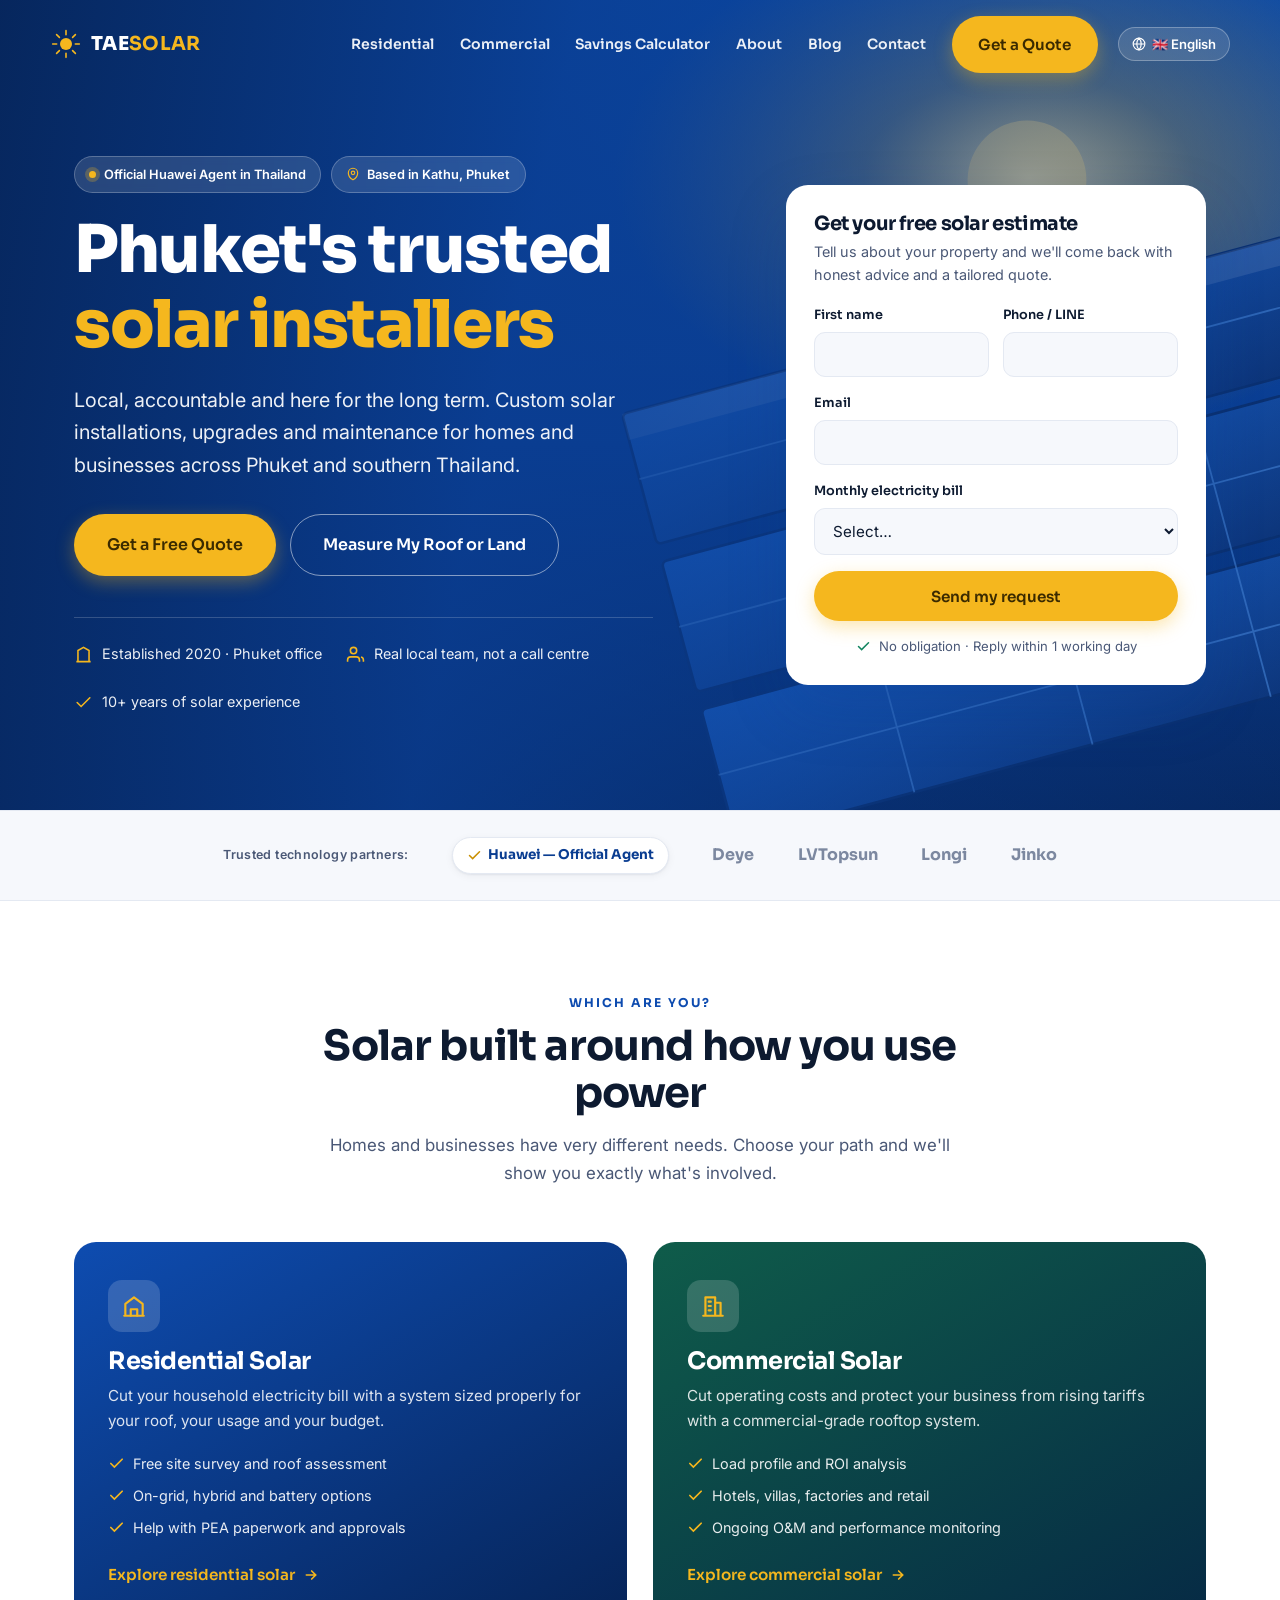
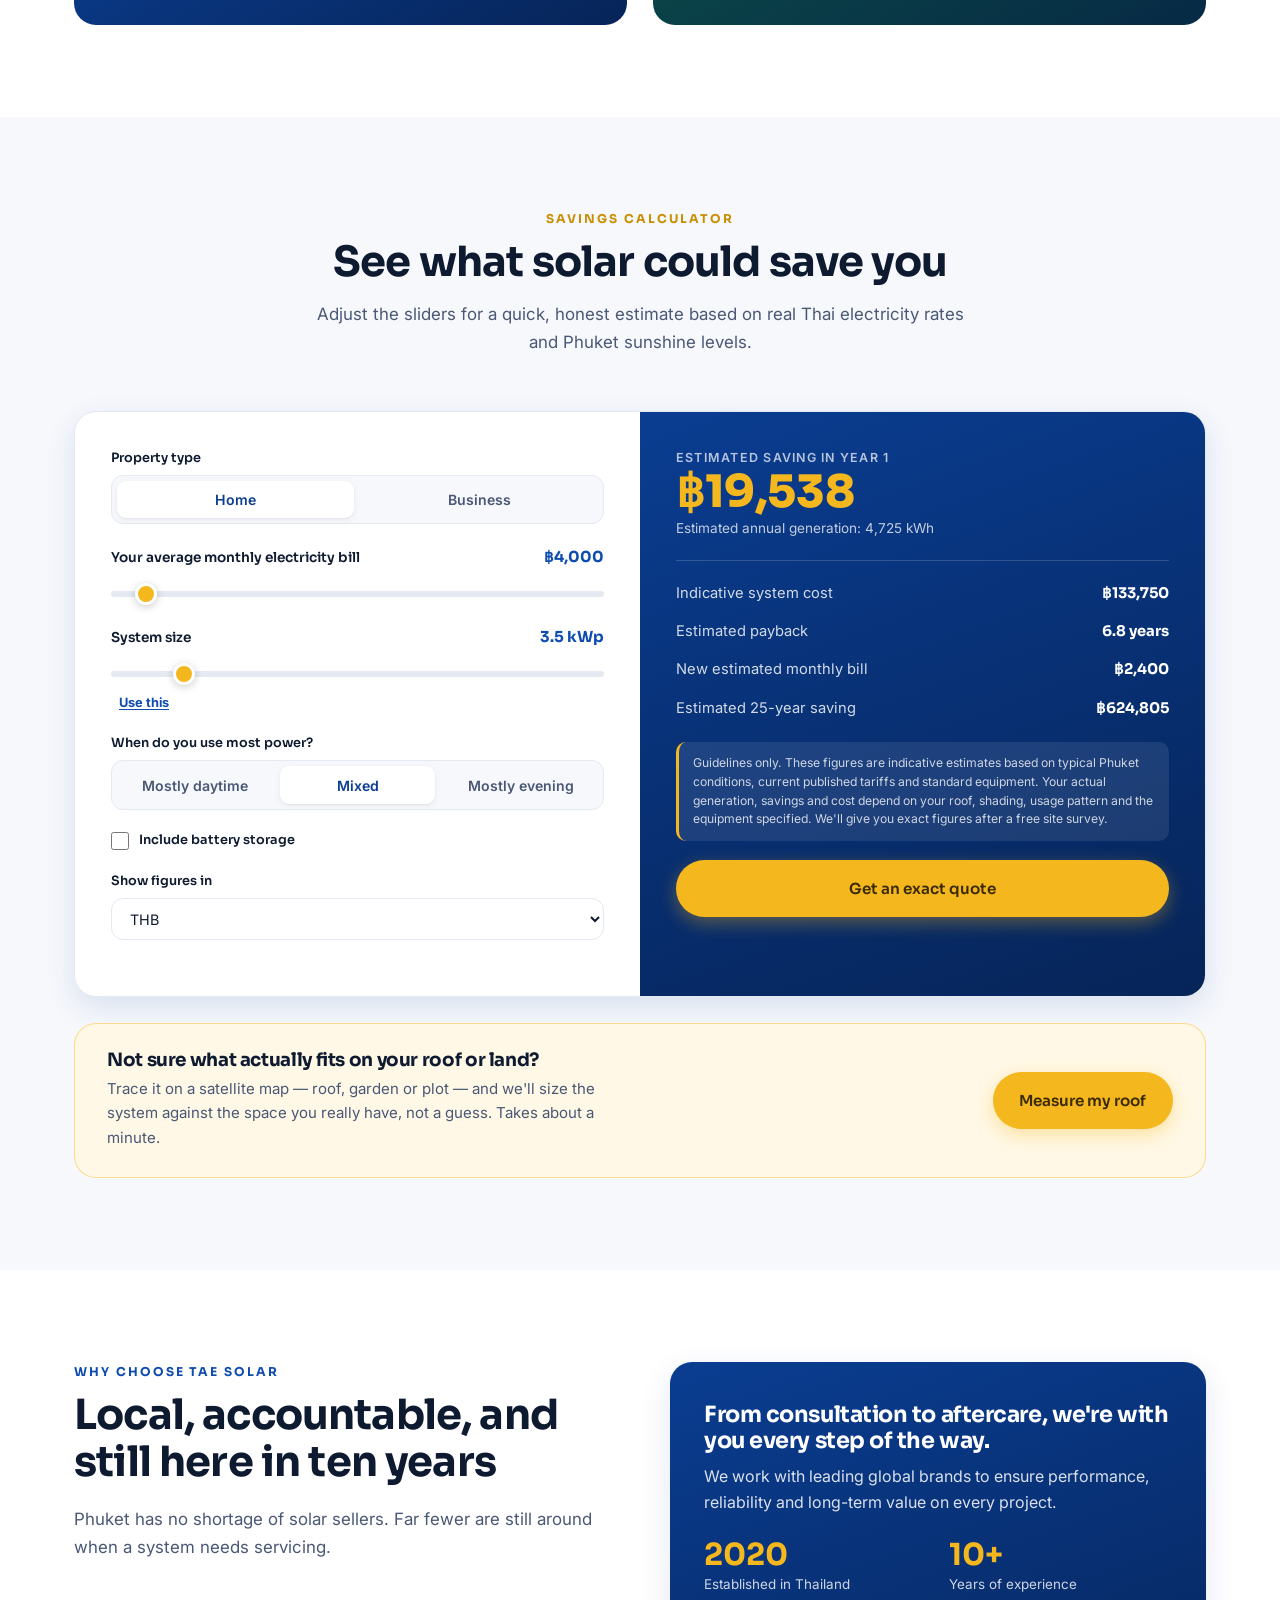
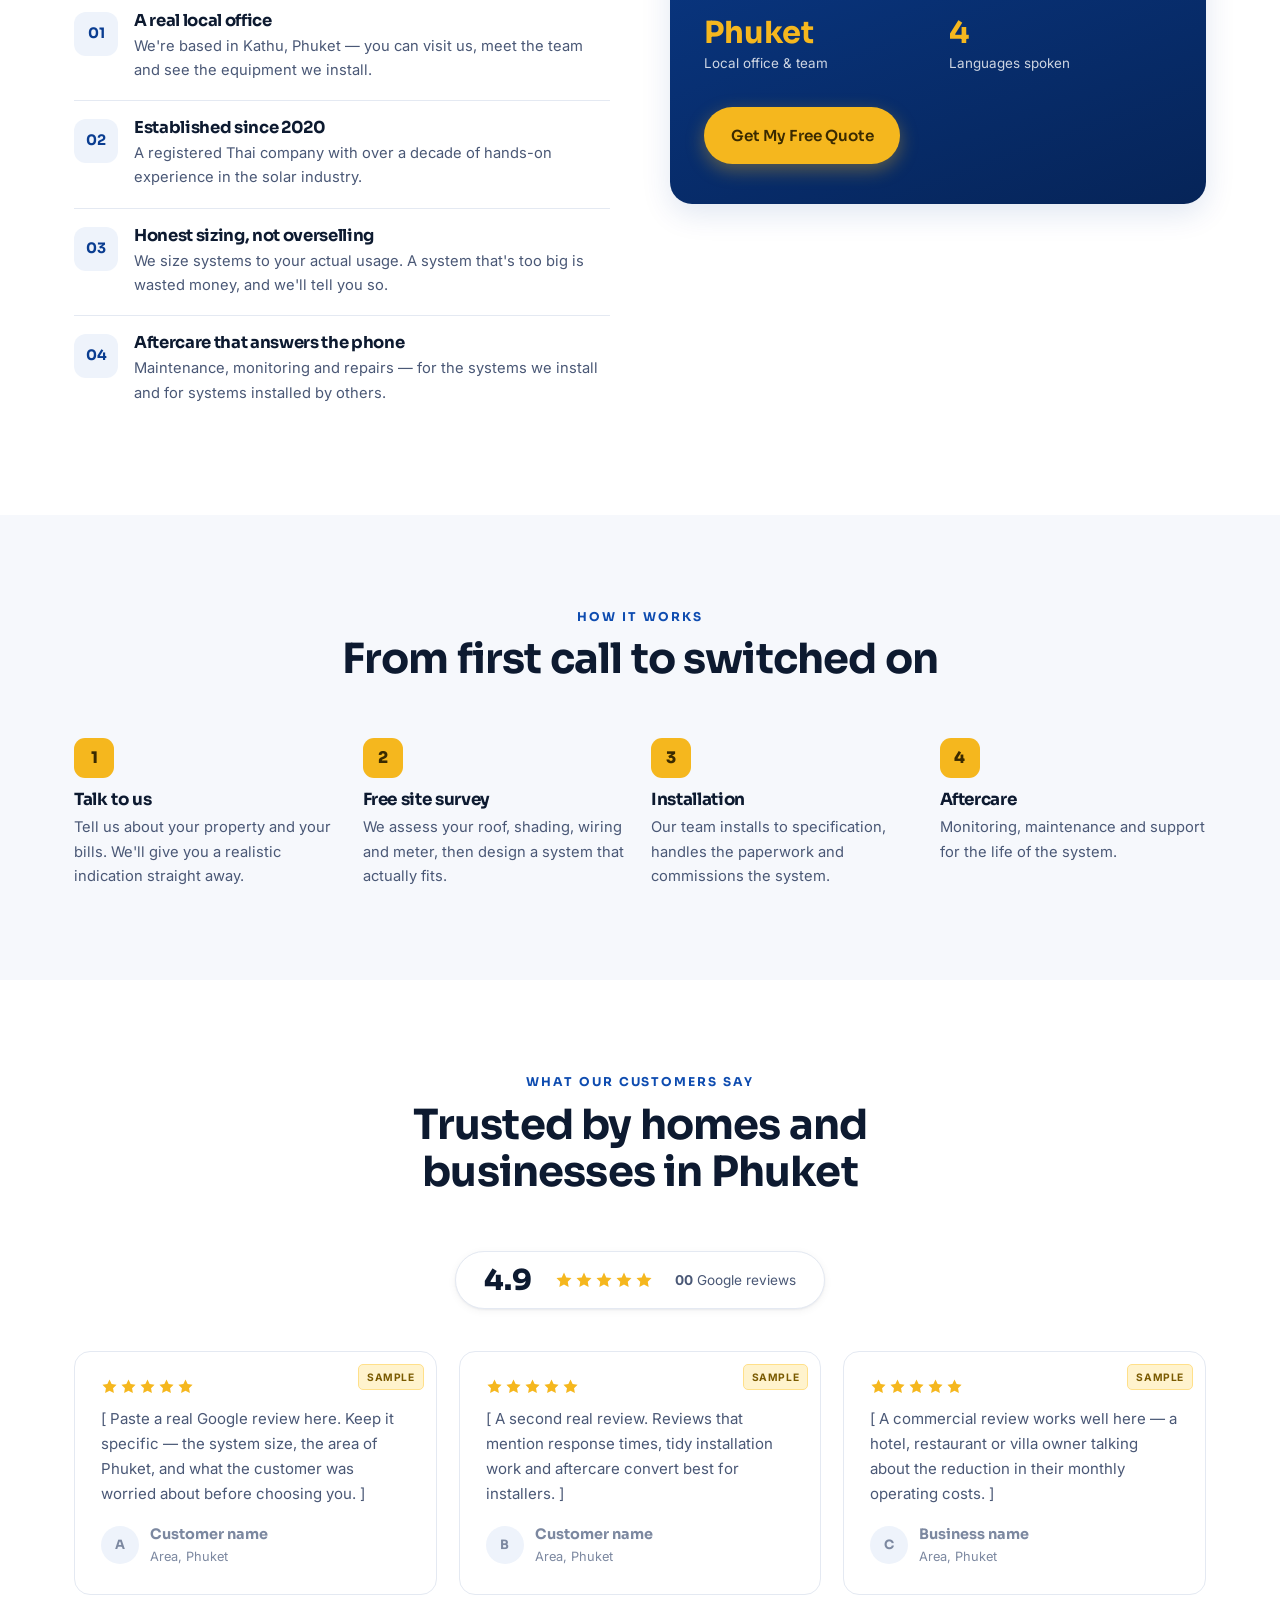
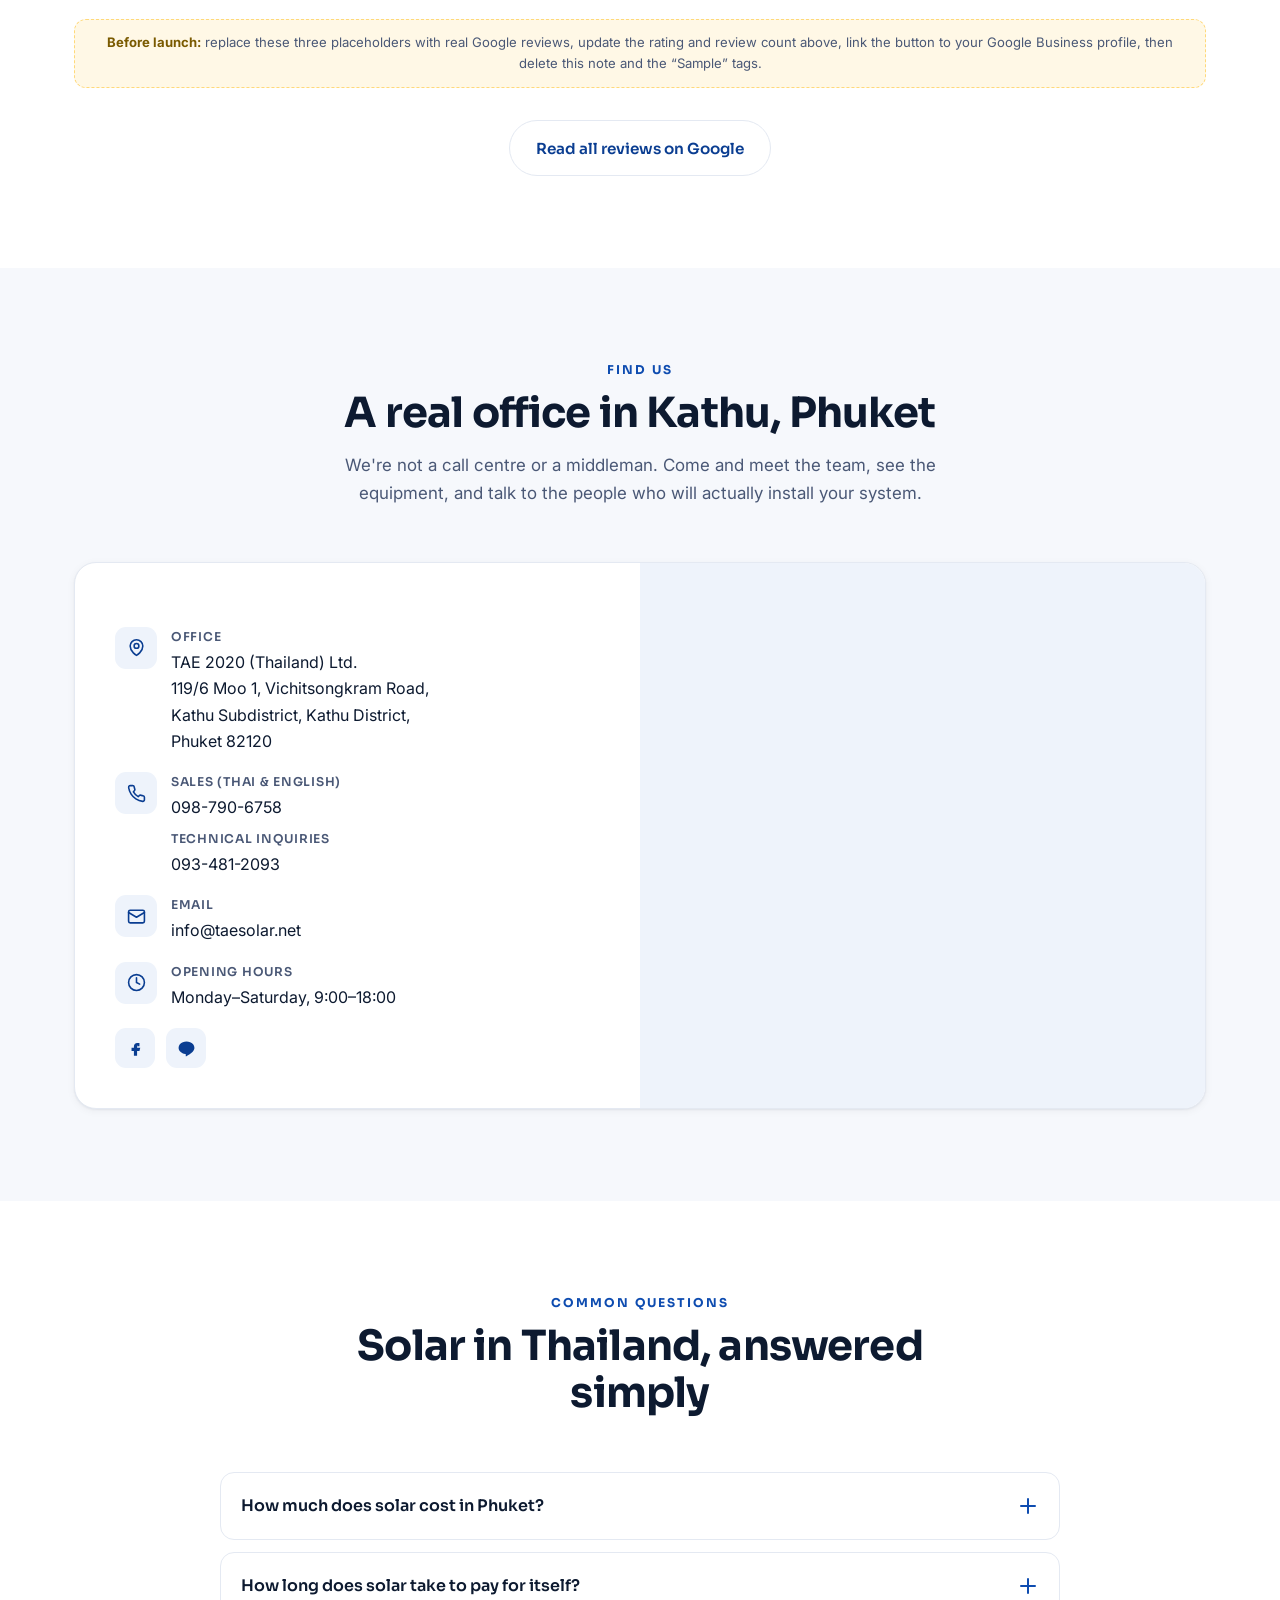
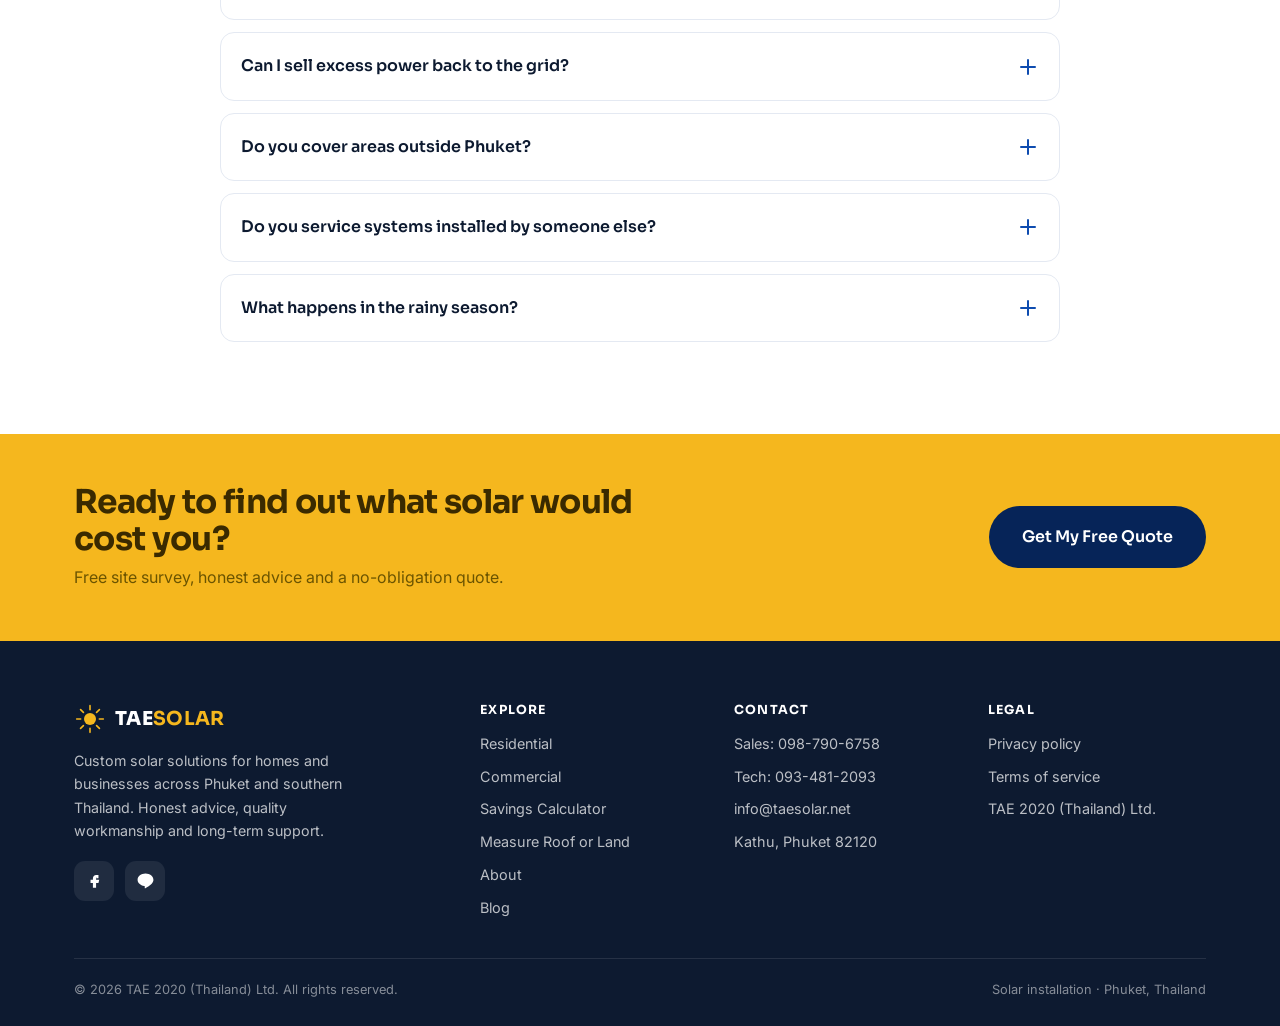
==== commit 019c974d: "Add roof/garden/land measurement tool, currency selector and sizing guard rails New roof.html: trace" ====
--- a/index.html
+++ b/index.html
@@ -101,6 +101,7 @@
       <a class="nl" href="residential.html" data-i18n="nav.residential">Residential</a>
       <a class="nl" href="commercial.html" data-i18n="nav.commercial">Commercial</a>
       <a class="nl" href="#calculator" data-i18n="nav.calculator">Savings Calculator</a>
+      <a class="nl mobile-only" href="roof.html" data-i18n="nav.roof">Measure Roof or Land</a>
       <a class="nl" href="about.html" data-i18n="nav.about">About</a>
       <a class="nl" href="blog/index.html" data-i18n="nav.blog">Blog</a>
       <a class="nl" href="contact.html" data-i18n="nav.contact">Contact</a>
@@ -173,7 +174,7 @@
         <p class="sub" data-i18n="hero.sub">Local, accountable and here for the long term. Custom solar installations, upgrades and maintenance for homes and businesses across Phuket and southern Thailand.</p>
         <div class="cta-row">
           <a class="btn btn-gold btn-lg" href="contact.html" data-i18n="hero.cta1">Get a Free Quote</a>
-          <a class="btn btn-ghost btn-lg" href="#calculator" data-i18n="hero.cta2">Calculate My Savings</a>
+          <a class="btn btn-ghost btn-lg" href="roof.html" data-i18n="hero.cta2">Measure My Roof or Land</a>
         </div>
         <div class="hero-trust">
           <div class="t"><svg viewBox="0 0 24 24" fill="none" stroke="currentColor" stroke-width="2"><path d="M3 21h18M5 21V7l7-4 7 4v14"/></svg><span data-i18n="hero.t1">Established 2020 · Phuket office</span></div>
@@ -299,6 +300,7 @@
           <div class="ctrl">
             <label><span data-i18n="calc.size">System size</span><span class="val" id="v-size">5 kWp</span></label>
             <input type="range" id="c-size" min="1" max="20" step="0.5" value="5" />
+            <p class="calc-rec" id="v-rec" hidden><span></span><button type="button" data-i18n="calc.rec.use">Use this</button></p>
           </div>
 
           <div class="ctrl">
@@ -314,6 +316,12 @@
             <input type="checkbox" id="c-battery" style="width:18px;height:18px;accent-color:#0E4CB0" />
             <label for="c-battery" class="fl" style="margin:0" data-i18n="calc.battery">Include battery storage</label>
           </div>
+
+          <div class="ctrl">
+            <label class="fl" for="c-currency" data-i18n="calc.currency">Show figures in</label>
+            <select id="c-currency" class="calc-currency" autocomplete="off"></select>
+            <p class="calc-fx" id="calc-fx" data-i18n="calc.fx" hidden>Converted at today's exchange rate, for reference only. Systems are quoted and paid for in Thai baht.</p>
+          </div>
         </div>
 
         <div class="calc-results">
@@ -322,6 +330,10 @@
             <div class="v" id="r-saving">฿0</div>
             <div class="sub"><span data-i18n="calc.r.gen">Estimated annual generation</span>: <span id="r-gen">0 kWh</span></div>
           </div>
+          <div class="calc-warn" id="calc-warn" role="status" aria-live="polite" hidden>
+            <p class="calc-warn-text"></p>
+            <button type="button" class="btn btn-gold btn-sm"></button>
+          </div>
           <div class="res-rows">
             <div class="res-row"><span class="k" data-i18n="calc.r.cost">Indicative system cost</span><span class="v" id="r-cost">฿0</span></div>
             <div class="res-row"><span class="k" data-i18n="calc.r.payback">Estimated payback</span><span class="v" id="r-payback">—</span></div>
@@ -332,6 +344,14 @@
           <a class="btn btn-gold btn-block mt-2" href="contact.html" data-i18n="calc.cta">Get an exact quote</a>
         </div>
       </div>
+    </div>
+
+    <div class="roof-cta reveal">
+      <div>
+        <h3 data-i18n="roof.cta.h">Not sure what actually fits on your roof or land?</h3>
+        <p data-i18n="roof.cta.p">Trace it on a satellite map — roof, garden or plot — and we'll size the system against the space you really have, not a guess. Takes about a minute.</p>
+      </div>
+      <a class="btn btn-gold" href="roof.html" data-i18n="roof.cta.btn">Measure my roof</a>
     </div>
   </div>
 </section>
@@ -535,6 +555,7 @@
           <li><a href="residential.html" data-i18n="nav.residential">Residential</a></li>
           <li><a href="commercial.html" data-i18n="nav.commercial">Commercial</a></li>
           <li><a href="index.html#calculator" data-i18n="nav.calculator">Savings Calculator</a></li>
+        <li><a href="roof.html" data-i18n="nav.roof">Measure Roof or Land</a></li>
           <li><a href="about.html" data-i18n="nav.about">About</a></li>
           <li><a href="blog/index.html" data-i18n="nav.blog">Blog</a></li>
         </ul>
--- a/assets/css/site.css
+++ b/assets/css/site.css
@@ -210,6 +210,11 @@
 .seg{display:grid;grid-template-columns:1fr 1fr;gap:8px;background:var(--bg-soft);padding:5px;border-radius:12px;border:1px solid var(--line)}
 .seg button{background:none;border:0;padding:.65rem;border-radius:9px;font-size:.88rem;font-weight:600;color:var(--slate);cursor:pointer;transition:.2s}
 .seg button[aria-pressed="true"]{background:#fff;color:var(--blue-800);box-shadow:var(--shadow-sm)}
+
+/* Three-way surface type (pitched roof / flat roof / garden or land). Sits in
+   a narrow panel, so the labels need room to wrap onto a second line. */
+.seg-3{grid-template-columns:repeat(3,1fr)}
+.seg-3 button{font-size:.8rem;padding:.6rem .35rem;line-height:1.25}
 .ctrl{margin-bottom:20px}
 .ctrl label{display:flex;justify-content:space-between;align-items:baseline;gap:10px;font-family:'Sora',sans-serif;
   font-size:.85rem;font-weight:600;color:var(--ink);margin-bottom:8px}
@@ -449,3 +454,116 @@
   .map-mod .info{padding:28px}
   .rating-sum{padding:12px 20px;gap:1rem}
 }
+
+/* Roof tracing tool -------------------------------------------------------- */
+/* Mirrors the calculator's light-inputs / dark-results split so the two
+   panels read as one continuous tool down the page. */
+.roof-steps{display:grid;grid-template-columns:repeat(3,1fr);gap:20px;margin:0 0 30px;padding:0;list-style:none;counter-reset:none}
+.roof-steps li{display:flex;gap:12px;align-items:flex-start}
+.roof-steps .n{flex:0 0 auto;width:28px;height:28px;border-radius:50%;background:var(--gold);color:var(--blue-900);
+  font-family:'Sora',sans-serif;font-weight:800;font-size:.85rem;display:grid;place-items:center}
+.roof-steps p{margin:0;font-size:.9rem;color:var(--slate);line-height:1.55}
+
+.roof-grid{display:grid;grid-template-columns:1.35fr 1fr}
+/* Grid items default to min-width:auto, so the search input's intrinsic
+   width would push this wider than its parent and get clipped by
+   .calc{overflow:hidden}. Let them shrink. */
+.roof-grid > *{min-width:0}
+.roof-search,.roof-search-row{min-width:0}
+.roof-mapwrap{padding:20px;display:flex;flex-direction:column}
+.roof-map{flex:1;min-height:460px;border-radius:var(--radius);overflow:hidden;border:1px solid var(--line);background:var(--bg-soft)}
+.roof-tools{display:flex;flex-wrap:wrap;gap:8px;margin-top:14px}
+.btn-sm{padding:.5rem .9rem;font-size:.82rem}
+.roof-tools .btn:disabled{opacity:.4;cursor:not-allowed}
+.roof-locnote{margin:8px 0 0;font-size:.82rem;color:var(--slate);min-height:1.2em}
+
+/* Address search ---------------------------------------------------------- */
+.roof-search{position:relative;margin-bottom:14px}
+.roof-search .fl{display:block;font-family:'Sora',sans-serif;font-size:.85rem;font-weight:600;
+  color:var(--ink);margin-bottom:8px}
+.roof-search-row{display:flex;gap:8px}
+.roof-search input{flex:1;min-width:0;padding:.7rem .95rem;border:1px solid var(--line);border-radius:12px;
+  font-family:inherit;font-size:.92rem;color:var(--ink);background:#fff}
+.roof-search input:focus{outline:none;border-color:var(--blue-700);box-shadow:0 0 0 3px rgba(14,76,176,.14)}
+.roof-search-row .btn{flex:0 0 auto}
+
+.roof-results{position:absolute;left:0;right:0;top:100%;z-index:1100;margin-top:6px;background:#fff;
+  border:1px solid var(--line);border-radius:12px;box-shadow:var(--shadow-md);overflow:hidden;
+  max-height:260px;overflow-y:auto}
+.roof-results button{display:block;width:100%;text-align:left;background:none;border:0;cursor:pointer;
+  padding:.7rem .95rem;font-size:.88rem;line-height:1.45;color:var(--ink);border-bottom:1px solid var(--line)}
+.roof-results button:last-of-type{border-bottom:0}
+.roof-results button:hover,.roof-results button.on{background:var(--blue-050);color:var(--blue-800)}
+.roof-credit{display:block;padding:.5rem .95rem;font-size:.72rem;color:var(--slate-light);
+  background:var(--bg-soft);border-top:1px solid var(--line)}
+
+.roof-side{padding:36px;background:linear-gradient(160deg,var(--blue-800),var(--blue-900));color:#fff}
+.roof-side .ctrl label.fl{color:rgba(255,255,255,.9)}
+.roof-side .seg{background:rgba(255,255,255,.1);border-color:rgba(255,255,255,.18)}
+.roof-side .seg button{color:rgba(255,255,255,.78)}
+.roof-side .seg button[aria-pressed="true"]{background:#fff;color:var(--blue-800)}
+.roof-empty{font-size:.9rem;color:rgba(255,255,255,.78);line-height:1.6;padding:20px 0;border-top:1px solid rgba(255,255,255,.16)}
+
+/* Vertex handles. Note: passing `className` to L.divIcon REPLACES Leaflet's
+   default `leaflet-div-icon` class rather than adding to it, so these must be
+   selected on .roof-handle alone. */
+.roof-handle{background:#fff;border:3px solid var(--gold);border-radius:50%;
+  box-shadow:0 2px 6px rgba(0,0,0,.35);cursor:grab;transition:transform .15s var(--ease)}
+.roof-handle:hover{transform:scale(1.25)}
+.roof-handle:active{cursor:grabbing}
+
+/* Cooperative-gesture hint shown when a plain wheel scroll passes through. */
+.roof-map{position:relative}
+.roof-hint{position:absolute;inset:0;z-index:1000;display:grid;place-items:center;pointer-events:none;
+  background:rgba(6,36,88,.55);color:#fff;font-family:'Sora',sans-serif;font-weight:600;font-size:1rem;
+  text-align:center;padding:20px;opacity:0;transition:opacity .2s var(--ease)}
+.roof-hint.show{opacity:1}
+
+/* Homepage prompt through to the roof tool. */
+.roof-cta{display:flex;align-items:center;justify-content:space-between;gap:26px;flex-wrap:wrap;
+  margin-top:26px;padding:26px 32px;background:var(--gold-050);border:1px solid rgba(245,183,30,.45);
+  border-radius:var(--radius-lg)}
+.roof-cta h3{font-size:1.15rem}
+.roof-cta p{margin-top:.35rem;color:var(--slate);font-size:.94rem;max-width:60ch}
+.roof-cta .btn{flex:0 0 auto}
+
+/* Oversizing warning + recommended size + currency ------------------------ */
+/* Sits inside .calc-results, which is dark blue. Amber, because it is a
+   "this is the wrong product for you" message, not an error. */
+.calc-warn{margin:0 0 20px;padding:14px 16px;background:rgba(245,183,30,.16);
+  border-left:3px solid var(--gold);border-radius:10px}
+.calc-warn-text{font-size:.84rem;line-height:1.6;color:#fff;margin:0 0 12px}
+.calc-warn .btn{width:100%}
+
+.calc-rec{display:flex;align-items:baseline;gap:8px;flex-wrap:wrap;margin-top:8px;font-size:.8rem;color:var(--slate)}
+.calc-rec button{background:none;border:0;padding:0;font:inherit;font-weight:700;color:var(--blue-700);
+  cursor:pointer;text-decoration:underline;text-underline-offset:2px}
+.calc-rec button:hover{color:var(--blue-800)}
+
+.calc-currency{width:100%;padding:.65rem .9rem;border:1px solid var(--line);border-radius:12px;
+  font-family:inherit;font-size:.9rem;color:var(--ink);background:#fff;cursor:pointer}
+.calc-currency:focus{outline:none;border-color:var(--blue-700);box-shadow:0 0 0 3px rgba(14,76,176,.14)}
+.calc-fx{margin-top:8px;font-size:.76rem;line-height:1.5;color:var(--slate-light)}
+@media(max-width:600px){.roof-cta{padding:22px;flex-direction:column;align-items:flex-start}.roof-cta .btn{width:100%}}
+.leaflet-container{font:inherit}
+
+/* The "your roof, not your bill, is the limit" note in the calculator. */
+.roof-note{margin:0 0 20px;padding:12px 14px;background:rgba(245,183,30,.16);border-left:3px solid var(--gold);
+  border-radius:10px;font-size:.82rem;line-height:1.55;color:#fff}
+
+/* Kept out of the desktop header, which has no room for a seventh link. */
+.nl.mobile-only{display:none}
+
+@media(max-width:1000px){
+  .roof-grid{grid-template-columns:1fr}
+  .roof-map{min-height:380px}
+}
+@media(max-width:760px){
+  .roof-steps{grid-template-columns:1fr;gap:14px}
+  .roof-mapwrap{padding:14px}
+  .roof-side{padding:26px}
+  .roof-map{min-height:320px}
+  /* iOS Safari force-zooms the page when a focused input is under 16px. */
+  .roof-search input{font-size:16px}
+  nav.main a.nl.mobile-only{display:block}
+}
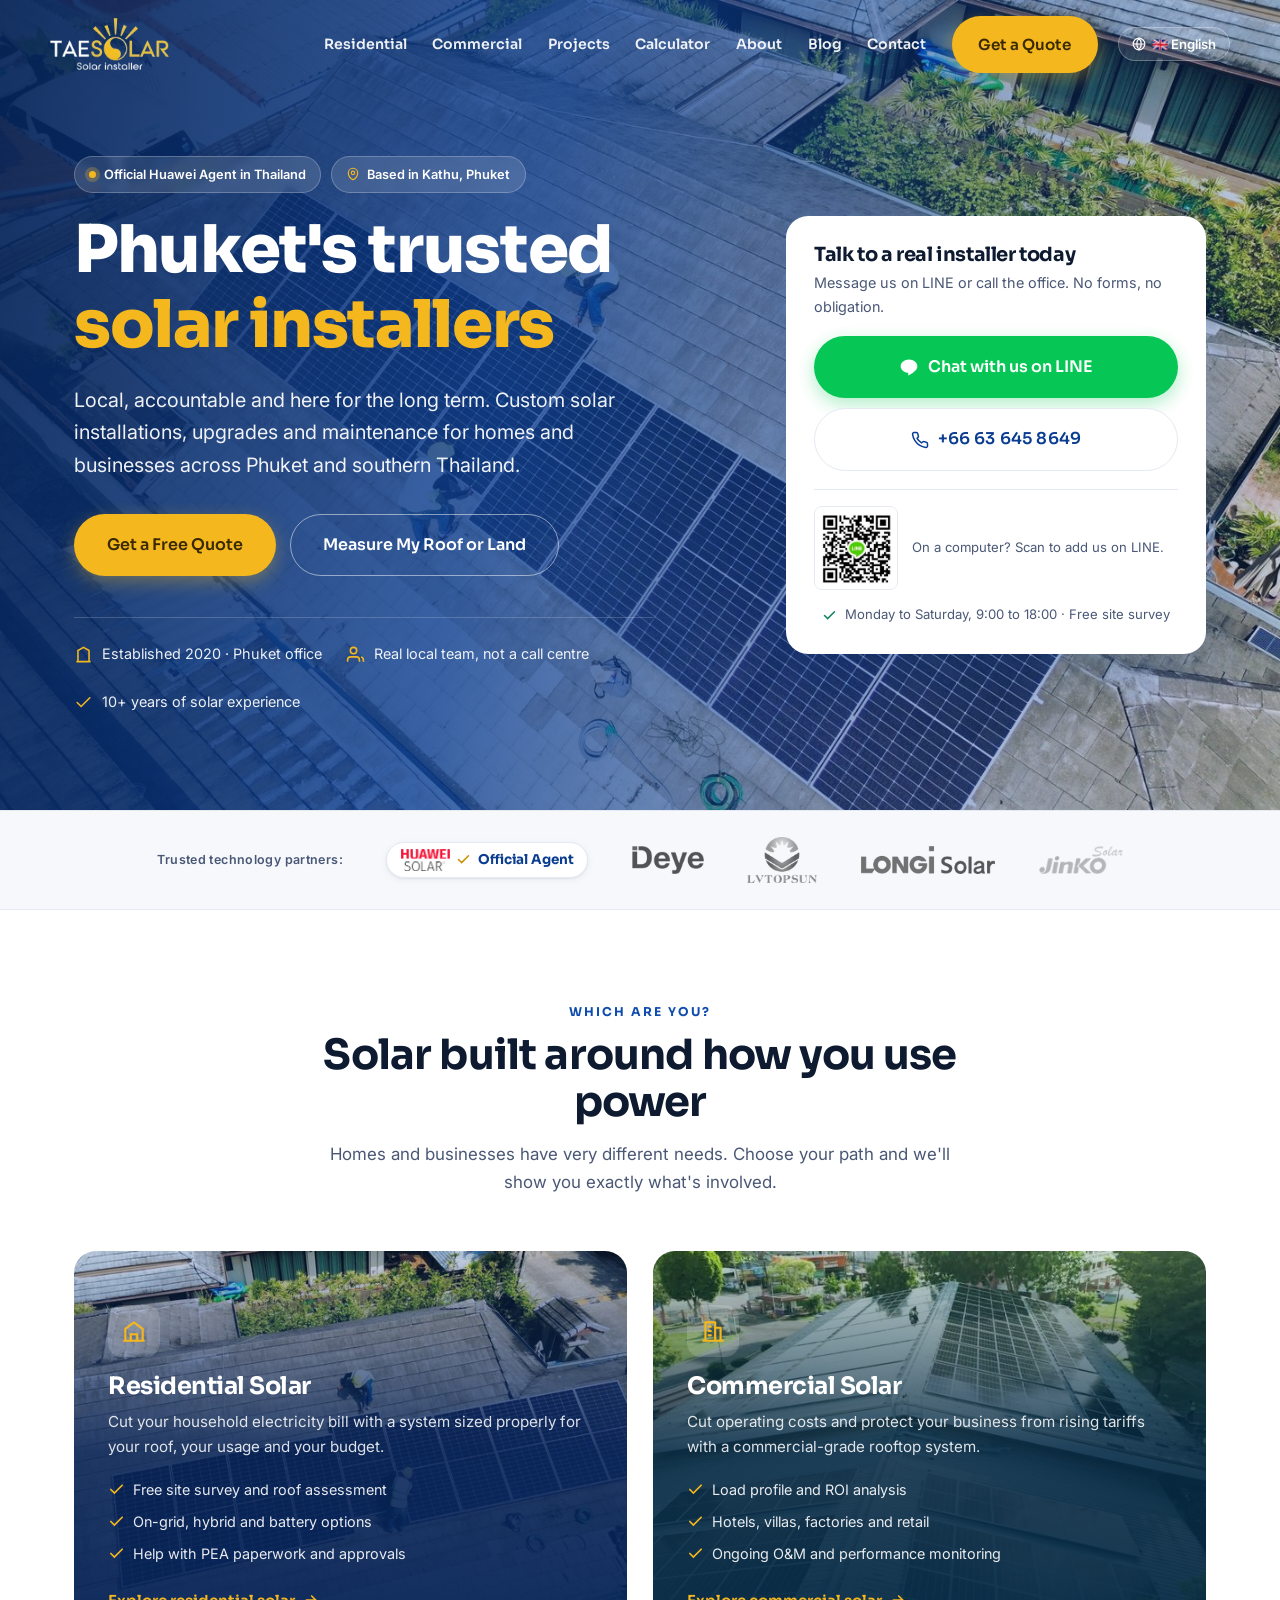
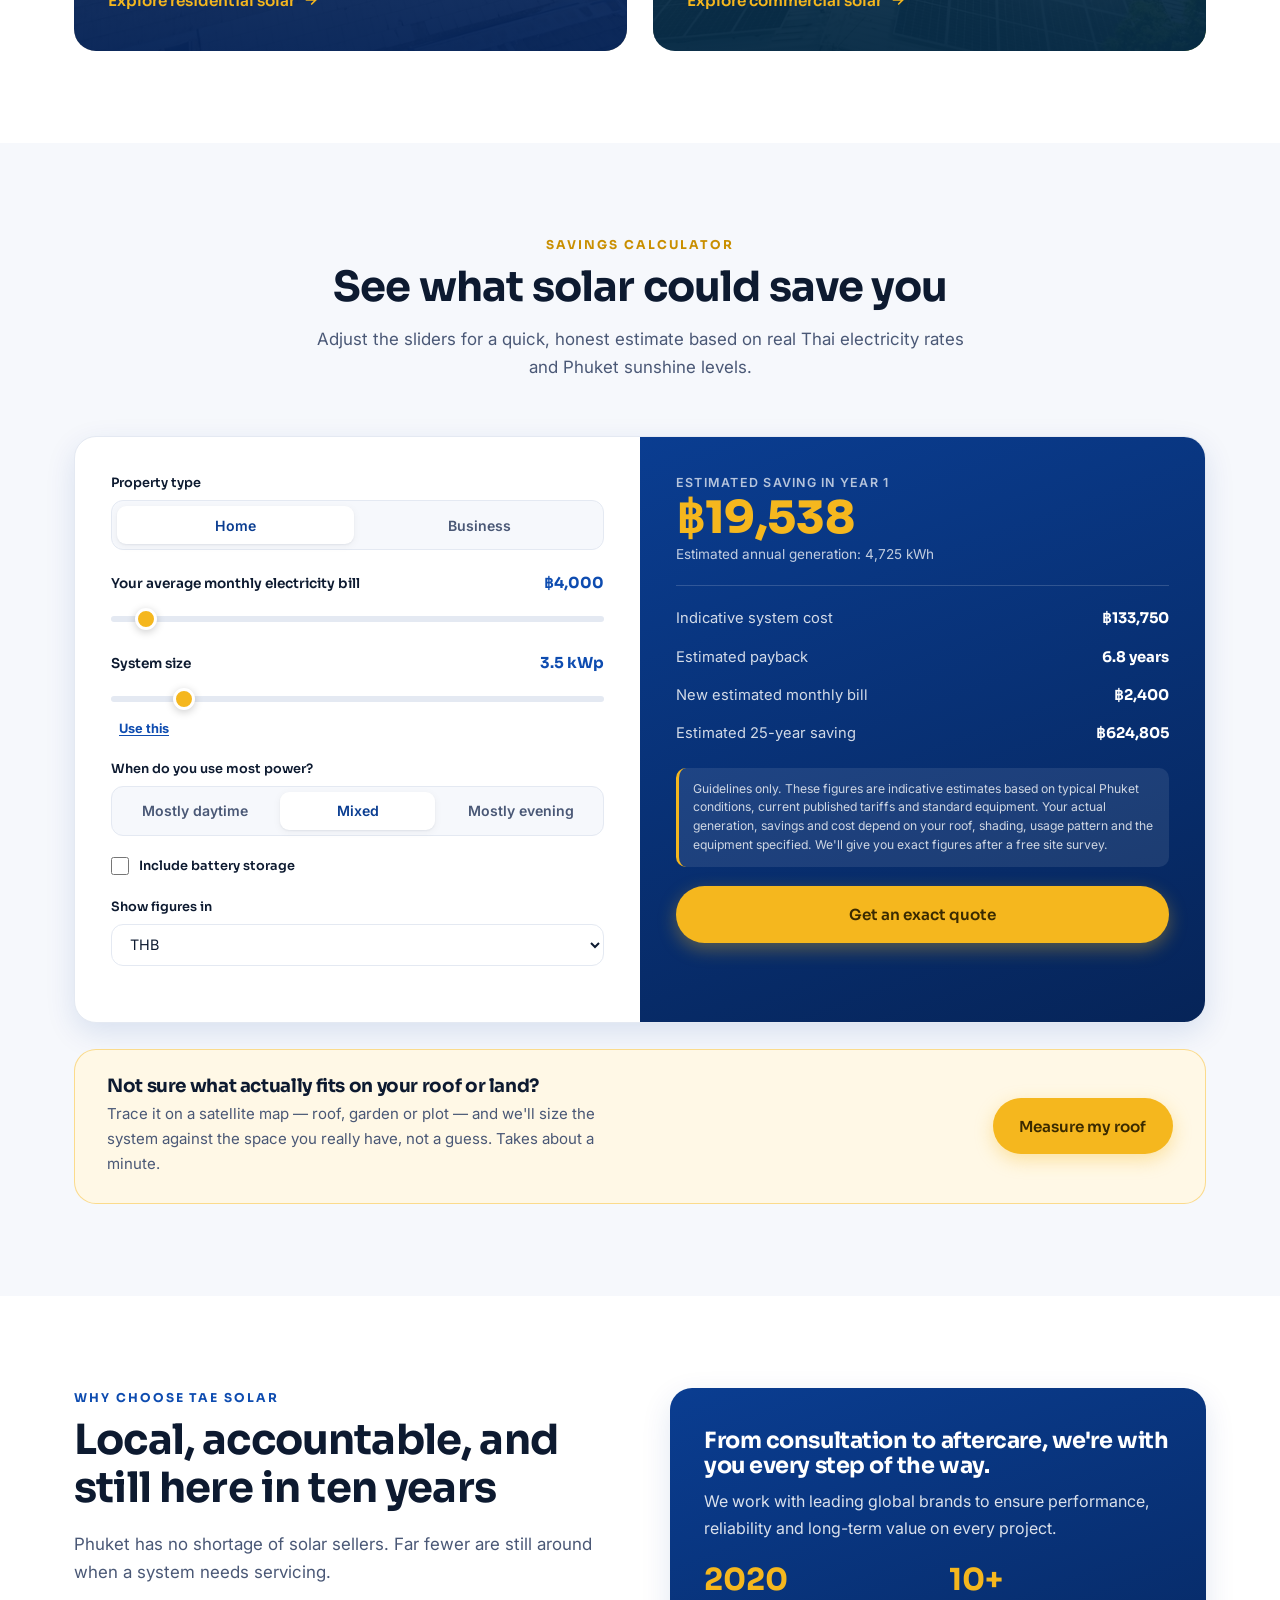
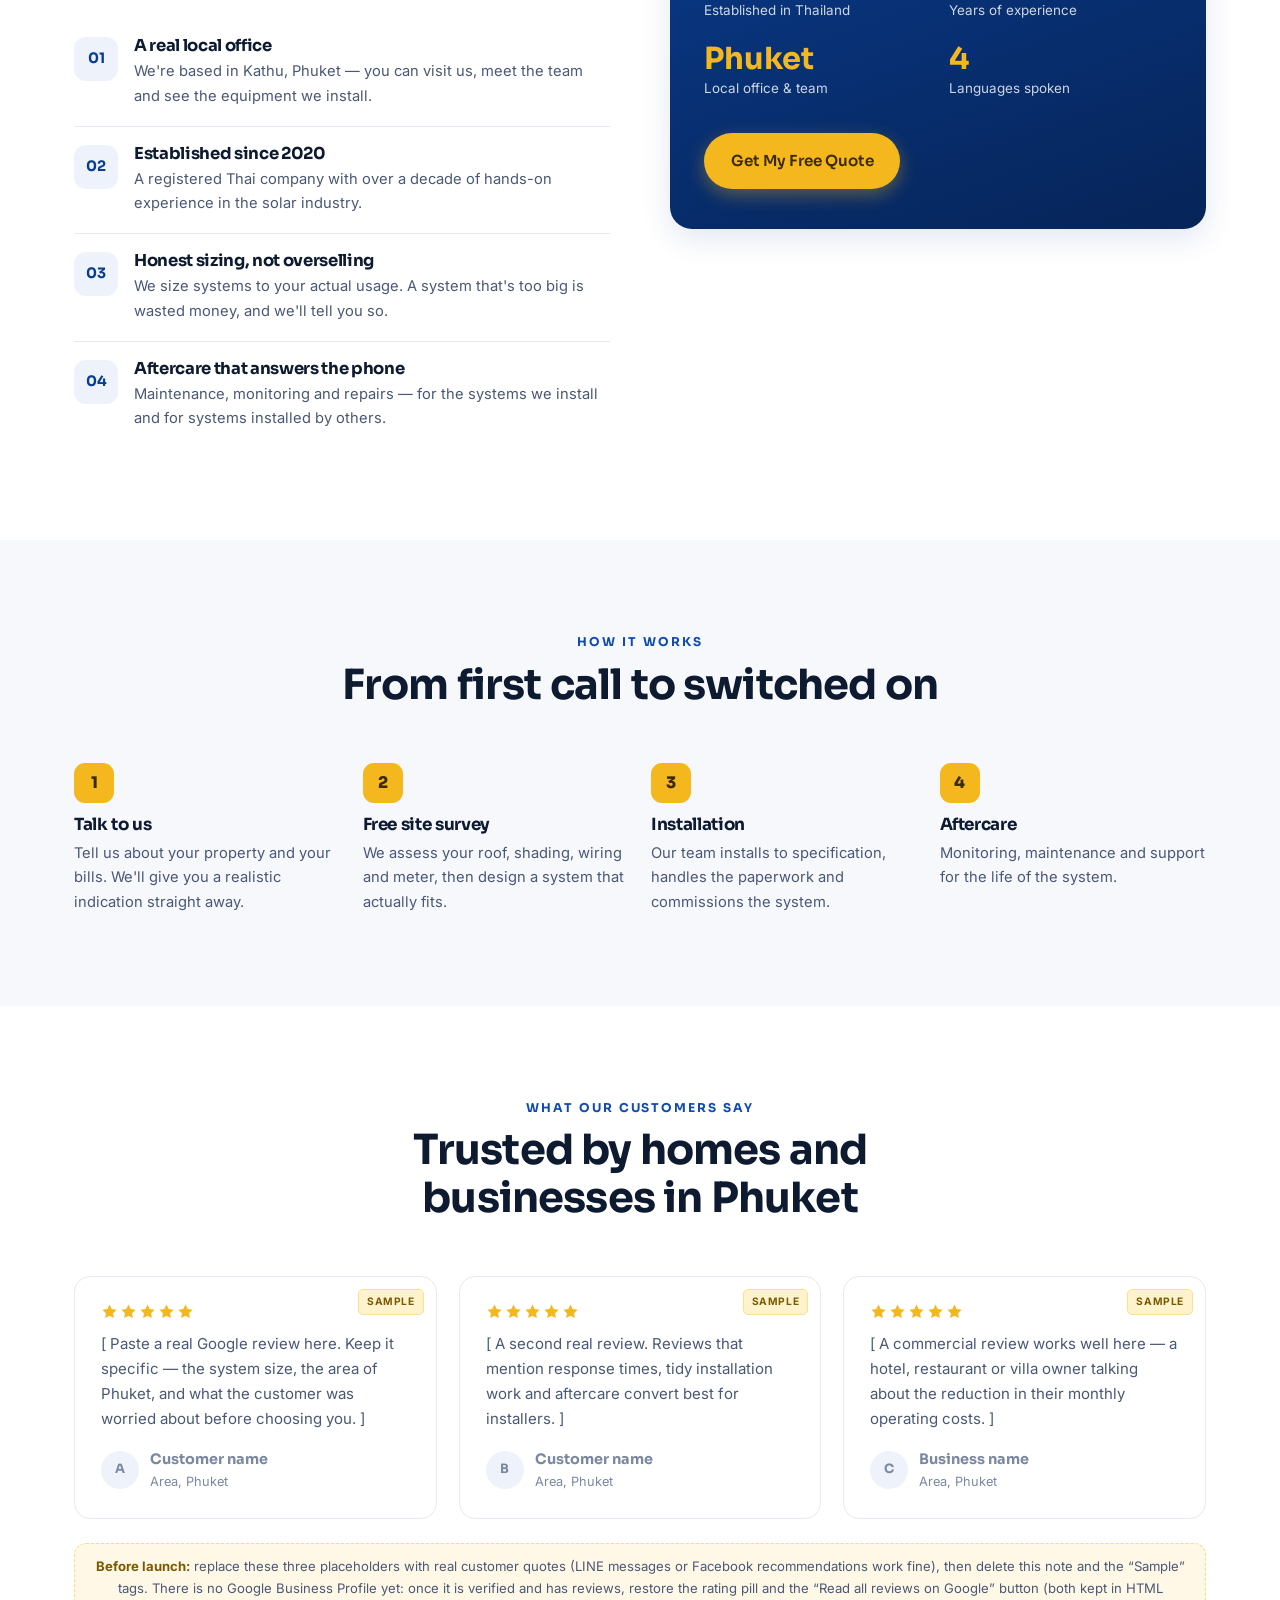
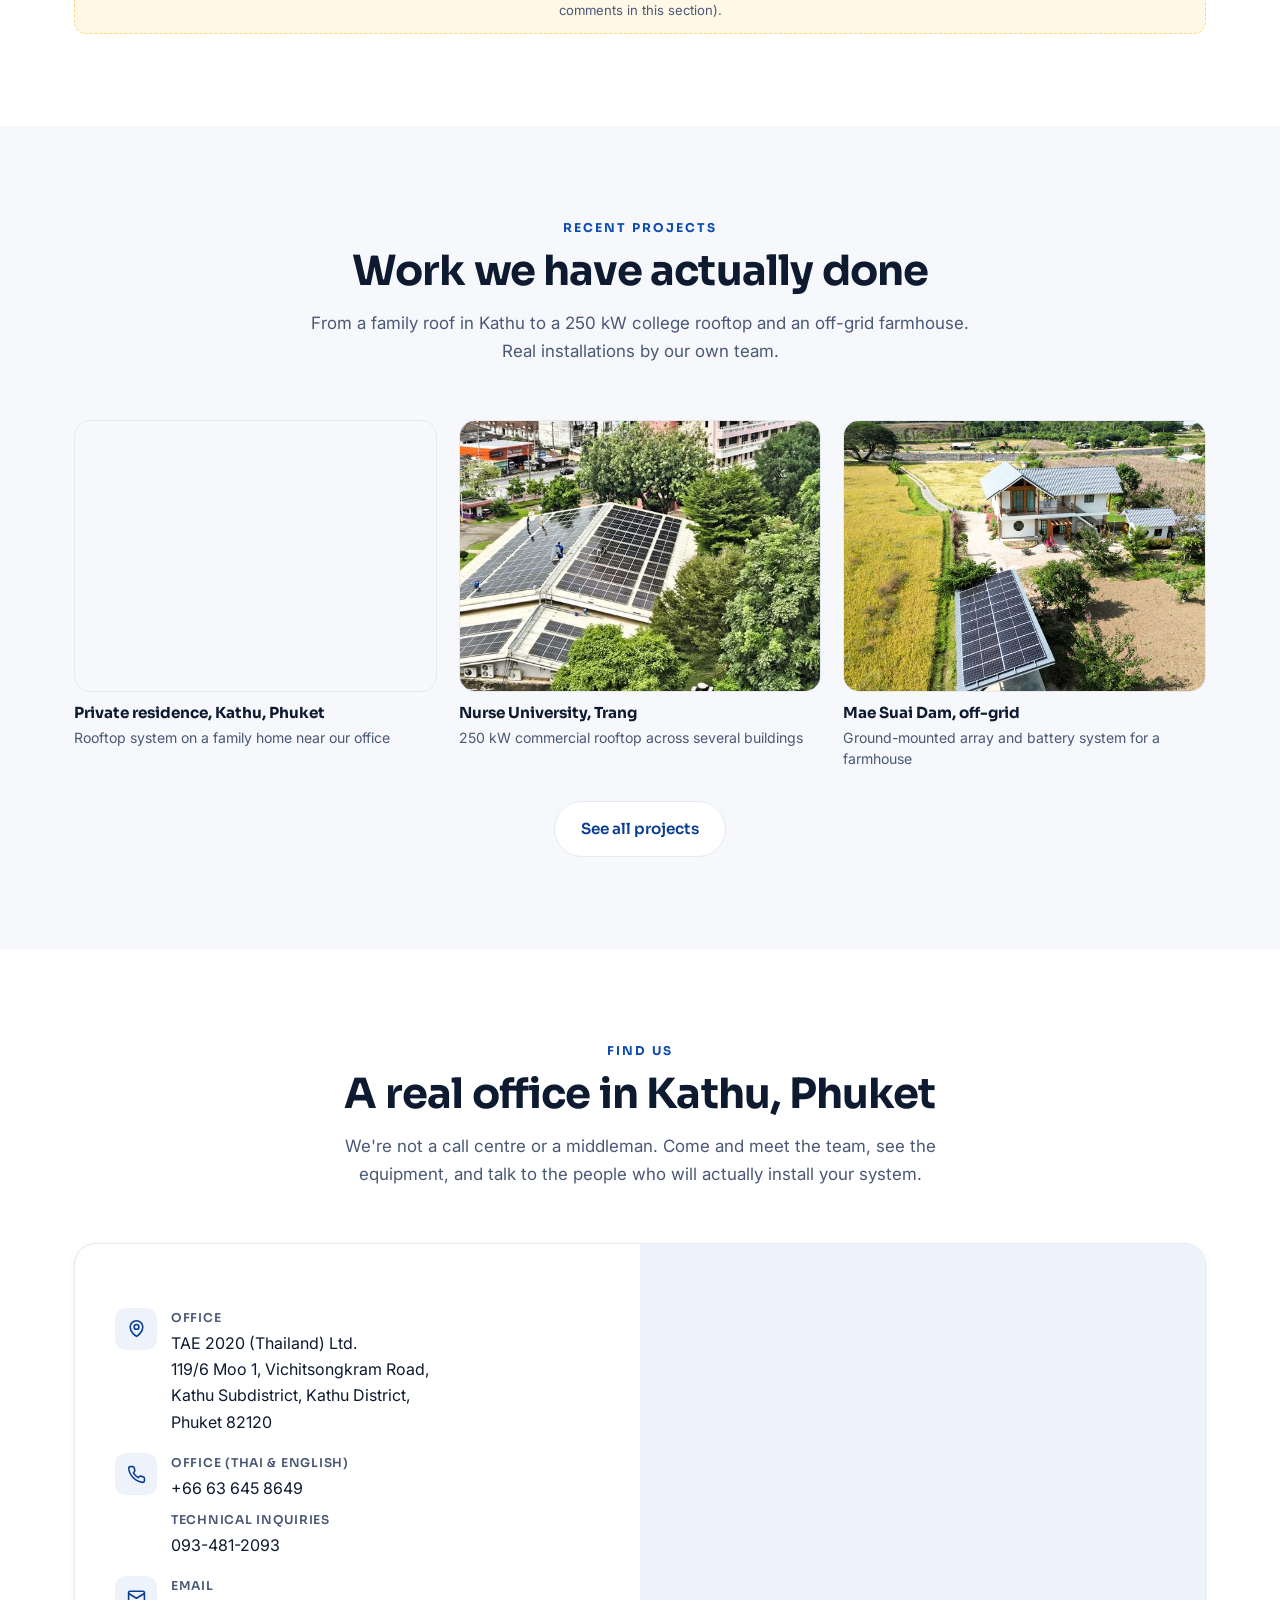
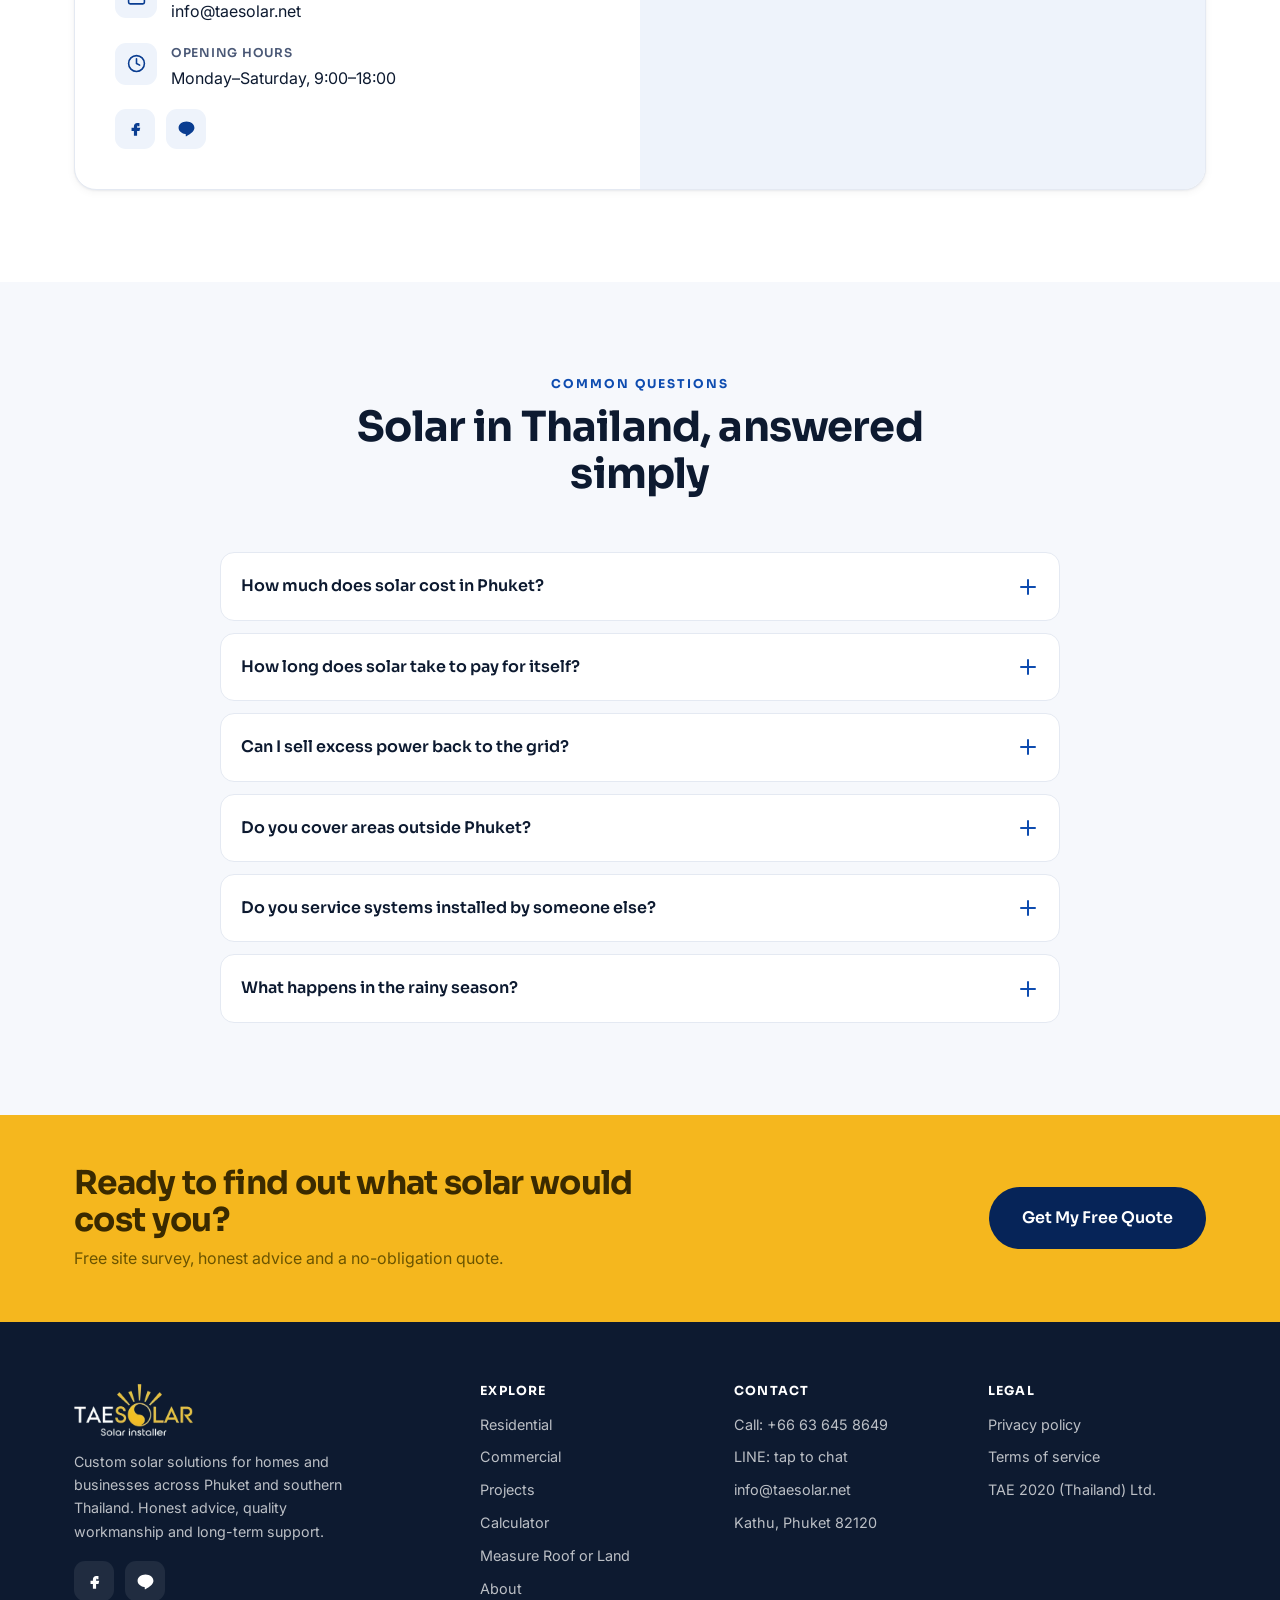
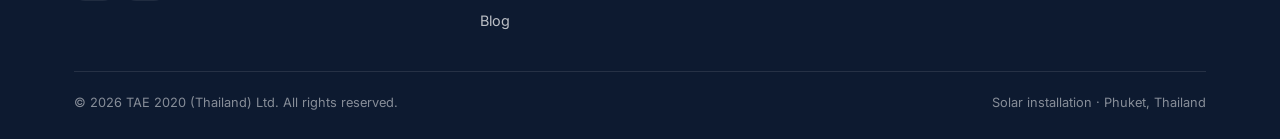
==== commit a777a29f: "Bring in Wix media, add Projects page, LINE-first hero, business line - Import all 48 images from th" ====
--- a/index.html
+++ b/index.html
@@ -6,11 +6,14 @@
 <title>Solar Panel Installation Phuket | TAE Solar — Trusted Local Installers</title>
 <meta name="description" content="Phuket's trusted local solar installers. Custom solar panel installation, upgrades and maintenance for homes and businesses across Phuket and southern Thailand. Official Huawei agent. Free site survey and quote." />
 <meta name="theme-color" content="#0A3D91" />
+<link rel="icon" href="favicon.svg" type="image/svg+xml" />
+<link rel="icon" href="favicon.png" type="image/png" sizes="64x64" />
 <link rel="canonical" href="https://www.taesolar.net/" />
 <meta property="og:type" content="website" />
 <meta property="og:title" content="Solar Panel Installation Phuket | TAE Solar" />
 <meta property="og:description" content="Trusted local solar installers based in Kathu, Phuket. Free site survey, honest advice and a no-obligation quote." />
 <meta property="og:url" content="https://www.taesolar.net/" />
+<meta property="og:image" content="https://www.taesolar.net/assets/img/og.jpg" />
 <meta property="og:locale" content="en_GB" />
 <meta property="og:locale:alternate" content="th_TH" />
 <meta property="og:locale:alternate" content="ru_RU" />
@@ -31,7 +34,7 @@
   "description":"Solar panel installation, upgrades and maintenance for homes and businesses across Phuket and southern Thailand. Official Huawei agent in Thailand.",
   "url":"https://www.taesolar.net/",
   "email":"info@taesolar.net",
-  "telephone":"+44-98-790-6758",
+  "telephone":"+66-63-645-8649",
   "foundingDate":"2020",
   "priceRange":"฿฿",
   "image":"https://www.taesolar.net/assets/img/og.jpg",
@@ -87,20 +90,13 @@
 <!-- ============================= HEADER ============================= -->
 <header class="site">
   <div class="wrap bar">
-    <a href="index.html" class="logo" aria-label="TAE Solar — home">
-      <svg class="mark" viewBox="0 0 48 48" fill="none" aria-hidden="true">
-        <circle cx="24" cy="24" r="9" fill="#F5B71E"/>
-        <g stroke="#F5B71E" stroke-width="2.4" stroke-linecap="round">
-          <path d="M24 4v6M24 38v6M4 24h6M38 24h6M9.9 9.9l4.2 4.2M33.9 33.9l4.2 4.2M38.1 9.9l-4.2 4.2M14.1 33.9l-4.2 4.2"/>
-        </g>
-      </svg>
-      <span>TAE<b>SOLAR</b></span>
-    </a>
+    <a href="index.html" class="logo" aria-label="TAE Solar — home"><img class="logo-light" src="assets/img/logo/tae-solar-logo.png" alt="TAE Solar" width="640" height="279" /><img class="logo-dark" src="assets/img/logo/tae-solar-logo-dark.png" alt="" aria-hidden="true" width="640" height="279" /></a>
 
     <nav class="main" id="nav">
       <a class="nl" href="residential.html" data-i18n="nav.residential">Residential</a>
       <a class="nl" href="commercial.html" data-i18n="nav.commercial">Commercial</a>
-      <a class="nl" href="#calculator" data-i18n="nav.calculator">Savings Calculator</a>
+      <a class="nl" href="projects.html" data-i18n="nav.projects">Projects</a>
+      <a class="nl" href="#calculator" data-i18n="nav.calculator">Calculator</a>
       <a class="nl mobile-only" href="roof.html" data-i18n="nav.roof">Measure Roof or Land</a>
       <a class="nl" href="about.html" data-i18n="nav.about">About</a>
       <a class="nl" href="blog/index.html" data-i18n="nav.blog">Blog</a>
@@ -129,35 +125,7 @@
 <!-- ============================== HERO ============================== -->
 <section class="hero tall">
   <div class="bg">
-    <svg viewBox="0 0 1440 900" preserveAspectRatio="xMidYMid slice" aria-hidden="true">
-      <defs>
-        <linearGradient id="sky" x1="0" y1="0" x2="0" y2="1">
-          <stop offset="0" stop-color="#0b4fb0"/><stop offset=".55" stop-color="#0a3d91"/><stop offset="1" stop-color="#062458"/>
-        </linearGradient>
-        <radialGradient id="sun" cx="80%" cy="22%" r="32%">
-          <stop offset="0" stop-color="#ffe9a8" stop-opacity=".9"/>
-          <stop offset=".4" stop-color="#F5B71E" stop-opacity=".38"/>
-          <stop offset="1" stop-color="#F5B71E" stop-opacity="0"/>
-        </radialGradient>
-        <linearGradient id="pnl" x1="0" y1="0" x2="1" y2="1">
-          <stop offset="0" stop-color="#1c63c9"/><stop offset="1" stop-color="#0c2e6b"/>
-        </linearGradient>
-      </defs>
-      <rect width="1440" height="900" fill="url(#sky)"/>
-      <rect width="1440" height="900" fill="url(#sun)"/>
-      <circle cx="1150" cy="200" r="66" fill="#ffd874" opacity=".5"/>
-      <g transform="translate(700 460) rotate(-15)">
-        <g fill="url(#pnl)" stroke="#0a2c66" stroke-width="3">
-          <rect x="0" y="0" width="820" height="150" rx="6"/>
-          <rect x="0" y="170" width="820" height="150" rx="6"/>
-          <rect x="0" y="340" width="820" height="150" rx="6"/>
-        </g>
-        <g stroke="#4f8fe0" stroke-width="2" opacity=".65">
-          <path d="M205 0V490M410 0V490M615 0V490M0 75H820M0 245H820M0 415H820"/>
-        </g>
-        <rect x="0" y="0" width="820" height="30" fill="#fff" opacity=".13"/>
-      </g>
-    </svg>
+    <img src="assets/img/projects/private-residence-kathu-2.jpg" srcset="assets/img/projects/private-residence-kathu-2-800.jpg 800w, assets/img/projects/private-residence-kathu-2.jpg 1600w" sizes="100vw" width="1600" height="900" alt="" fetchpriority="high" decoding="async" style="object-position:72% 50%" />
   </div>
 
   <div class="wrap">
@@ -183,40 +151,26 @@
         </div>
       </div>
 
-      <!-- Above-the-fold lead capture -->
+      <!-- Above-the-fold contact: one tap to LINE or a call, no form -->
       <div class="hero-card">
-        <h3 data-i18n="card.title">Get your free solar estimate</h3>
-        <p class="s" data-i18n="card.sub">Tell us about your property and we'll come back with honest advice and a tailored quote.</p>
-        <form class="lead-form" style="border:0;padding:0;box-shadow:none;background:none">
-          <div class="field two">
-            <div class="field">
-              <label class="fl" data-i18n="form.first">First name</label>
-              <input type="text" name="first" required autocomplete="given-name" />
-            </div>
-            <div class="field">
-              <label class="fl" data-i18n="form.phone">Phone / LINE</label>
-              <input type="tel" name="phone" autocomplete="tel" />
-            </div>
-          </div>
-          <div class="field">
-            <label class="fl" data-i18n="form.email">Email</label>
-            <input type="email" name="email" required autocomplete="email" />
-          </div>
-          <div class="field">
-            <label class="fl" data-i18n="form.bill">Monthly electricity bill</label>
-            <select name="bill">
-              <option value="" data-i18n="form.select">Select…</option>
-              <option>Under ฿2,000</option><option>฿2,000–5,000</option>
-              <option>฿5,000–10,000</option><option>฿10,000–30,000</option><option>Over ฿30,000</option>
-            </select>
-          </div>
-          <button class="btn btn-gold btn-block" type="submit" data-i18n="form.send">Send my request</button>
-          <div class="mini">
-            <svg viewBox="0 0 24 24" fill="none" stroke="currentColor" stroke-width="2.4" stroke-linecap="round"><path d="M20 6 9 17l-5-5"/></svg>
-            <span data-i18n="card.mini">No obligation · Reply within 1 working day</span>
-          </div>
-          <div class="form-ok" hidden></div>
-        </form>
+        <h3 data-i18n="card.title">Talk to a real installer today</h3>
+        <p class="s" data-i18n="card.sub">Message us on LINE or call the office. No forms, no obligation.</p>
+        <a class="btn btn-line btn-lg btn-block" href="https://line.me/ti/p/VPk6O7rvP3" target="_blank" rel="noopener">
+          <svg viewBox="0 0 24 24" fill="currentColor" aria-hidden="true"><path d="M12 3C6.5 3 2 6.6 2 11c0 3.9 3.5 7.2 8.3 7.9.3.1.7.2.8.5.1.3.1.7 0 1l-.1.8c0 .3-.2 1 .9.6 1.1-.5 6-3.5 8.2-6C21.4 14.1 22 12.6 22 11c0-4.4-4.5-8-10-8z"/></svg>
+          <span data-i18n="card.line">Chat with us on LINE</span>
+        </a>
+        <a class="btn btn-outline btn-lg btn-block" href="tel:+66636458649">
+          <svg viewBox="0 0 24 24" fill="none" stroke="currentColor" stroke-width="2" aria-hidden="true"><path d="M22 16.9v3a2 2 0 0 1-2.2 2 19.8 19.8 0 0 1-8.6-3.1 19.5 19.5 0 0 1-6-6 19.8 19.8 0 0 1-3.1-8.7A2 2 0 0 1 4.1 2h3a2 2 0 0 1 2 1.7c.1.9.4 1.8.7 2.7a2 2 0 0 1-.5 2.1L8.1 9.9a16 16 0 0 0 6 6l1.4-1.2a2 2 0 0 1 2.1-.5c.9.3 1.8.6 2.7.7a2 2 0 0 1 1.7 2z"/></svg>
+          <span>+66 63 645 8649</span>
+        </a>
+        <div class="card-qr">
+          <img src="assets/img/social/line-qr-code.png" alt="QR code to add TAE Solar on LINE" width="400" height="400" decoding="async" />
+          <span data-i18n="card.qr">On a computer? Scan to add us on LINE.</span>
+        </div>
+        <div class="mini">
+          <svg viewBox="0 0 24 24" fill="none" stroke="currentColor" stroke-width="2.4" stroke-linecap="round"><path d="M20 6 9 17l-5-5"/></svg>
+          <span data-i18n="card.mini">Monday to Saturday, 9:00 to 18:00 · Free site survey</span>
+        </div>
       </div>
     </div>
   </div>
@@ -227,10 +181,14 @@
   <div class="wrap row">
     <span class="lbl" data-i18n="strip.label">Trusted technology partners:</span>
     <span class="b badge-pill">
+      <img class="brand-logo" src="assets/img/brands/huawei.png" alt="Huawei Solar" width="400" height="180" />
       <svg viewBox="0 0 24 24" fill="none" stroke="currentColor" stroke-width="2.4" stroke-linecap="round"><path d="M20 6 9 17l-5-5"/></svg>
-      <span data-i18n="strip.huawei">Huawei — Official Agent</span>
+      <span data-i18n="strip.huawei">Official Agent</span>
     </span>
-    <span class="b">Deye</span><span class="b">LVTopsun</span><span class="b">Longi</span><span class="b">Jinko</span>
+    <img class="brand-logo" src="assets/img/brands/deye.png" alt="Deye" width="400" height="156" />
+    <img class="brand-logo tall" src="assets/img/brands/lvtopsun.png" alt="LVTopsun" width="400" height="263" />
+    <img class="brand-logo" src="assets/img/brands/longi.png" alt="Longi Solar" width="400" height="83" />
+    <img class="brand-logo" src="assets/img/brands/jinko.png" alt="Jinko Solar" width="400" height="134" />
   </div>
 </div>
 
@@ -244,6 +202,7 @@
     </div>
     <div class="paths">
       <a class="path res reveal" href="residential.html">
+        <img class="path-bg" src="assets/img/projects/private-residence-kathu-1-800.jpg" srcset="assets/img/projects/private-residence-kathu-1-800.jpg 800w, assets/img/projects/private-residence-kathu-1.jpg 1600w" sizes="(max-width:760px) 100vw, 50vw" width="800" height="450" alt="" loading="lazy" decoding="async" />
         <div class="pico"><svg viewBox="0 0 24 24" fill="none" stroke="currentColor" stroke-width="2" stroke-linecap="round" stroke-linejoin="round"><path d="M3 21h18M4 21V10l8-6 8 6v11"/><path d="M9 21v-6h6v6"/></svg></div>
         <h3 data-i18n="paths.res.t">Residential Solar</h3>
         <p data-i18n="paths.res.p">Cut your household electricity bill with a system sized properly for your roof, your usage and your budget.</p>
@@ -257,6 +216,7 @@
       </a>
 
       <a class="path com reveal" href="commercial.html">
+        <img class="path-bg" src="assets/img/projects/nurse-university-trang-3-800.jpg" srcset="assets/img/projects/nurse-university-trang-3-800.jpg 800w, assets/img/projects/nurse-university-trang-3.jpg 1600w" sizes="(max-width:760px) 100vw, 50vw" width="800" height="450" alt="" loading="lazy" decoding="async" />
         <div class="pico"><svg viewBox="0 0 24 24" fill="none" stroke="currentColor" stroke-width="2" stroke-linecap="round" stroke-linejoin="round"><path d="M3 21h18M5 21V4h9v17M14 9h5v12"/><path d="M8 8h2M8 12h2M8 16h2"/></svg></div>
         <h3 data-i18n="paths.com.t">Commercial Solar</h3>
         <p data-i18n="paths.com.p">Cut operating costs and protect your business from rising tariffs with a commercial-grade rooftop system.</p>
@@ -408,6 +368,7 @@
       <h2 class="mt-1" data-i18n="rev.h2">Trusted by homes and businesses in Phuket</h2>
     </div>
 
+    <!-- Rating summary: restore once the Google Business Profile is verified and has reviews.
     <div class="rating-sum reveal">
       <span class="score">4.9</span>
       <span class="stars" aria-label="4.9 out of 5">
@@ -420,6 +381,8 @@
       <span class="meta"><b>00</b> <span data-i18n="rev.meta">Google reviews</span></span>
     </div>
 
+    -->
+
     <div class="reviews">
       <div class="review reveal">
         <span class="sample-tag">Sample</span>
@@ -442,17 +405,39 @@
     </div>
 
     <div class="dev-note">
-      <b>Before launch:</b> replace these three placeholders with real Google reviews, update the rating and review count above, link the button to your Google Business profile, then delete this note and the “Sample” tags.
-    </div>
-
+      <b>Before launch:</b> replace these three placeholders with real customer quotes (LINE messages or Facebook recommendations work fine), then delete this note and the “Sample” tags. There is no Google Business Profile yet: once it is verified and has reviews, restore the rating pill and the “Read all reviews on Google” button (both kept in HTML comments in this section).
+    </div>
+
+    <!-- "Read all reviews on Google" button: restore with the Maps link once the profile is live.
     <div style="text-align:center" class="mt-3">
       <a class="btn btn-outline" href="#" data-google-reviews data-i18n="rev.cta">Read all reviews on Google</a>
     </div>
+    -->
+  </div>
+</section>
+
+<!-- ============================ RECENT PROJECTS ==================== -->
+<section class="section soft">
+  <div class="wrap">
+    <div class="head-center reveal">
+      <span class="eyebrow" data-i18n="proj.eyebrow">Recent Projects</span>
+      <h2 class="mt-1" data-i18n="proj.h2">Work we have actually done</h2>
+      <p class="lead" data-i18n="proj.lead">From a family roof in Kathu to a 250 kW college rooftop and an off-grid farmhouse. Real installations by our own team.</p>
+    </div>
+    <div class="photo-row">
+      <figure class="reveal"><a class="ph" href="projects.html#kathu"><img src="assets/img/projects/private-residence-kathu-2-800.jpg" srcset="assets/img/projects/private-residence-kathu-2-800.jpg 800w, assets/img/projects/private-residence-kathu-2.jpg 1600w" sizes="(max-width:760px) 100vw, (max-width:1000px) 50vw, 33vw" width="800" height="450" alt="Aerial view of a rooftop solar array on a tiled house in Kathu, Phuket" loading="lazy" decoding="async" /></a>
+        <figcaption><b>Private residence, Kathu, Phuket</b>Rooftop system on a family home near our office</figcaption></figure>
+      <figure class="reveal"><a class="ph" href="projects.html#nurse-university-trang"><img src="assets/img/projects/nurse-university-trang-1-800.jpg" srcset="assets/img/projects/nurse-university-trang-1-800.jpg 800w, assets/img/projects/nurse-university-trang-1.jpg 1600w" sizes="(max-width:760px) 100vw, (max-width:1000px) 50vw, 33vw" width="800" height="407" alt="Aerial view of a large rooftop solar array on a college building in Trang" loading="lazy" decoding="async" /></a>
+        <figcaption><b>Nurse University, Trang</b>250 kW commercial rooftop across several buildings</figcaption></figure>
+      <figure class="reveal"><a class="ph" href="projects.html#mae-suai-dam"><img src="assets/img/projects/mae-suai-dam-1-800.jpg" srcset="assets/img/projects/mae-suai-dam-1-800.jpg 800w, assets/img/projects/mae-suai-dam-1.jpg 1600w" sizes="(max-width:760px) 100vw, (max-width:1000px) 50vw, 33vw" width="800" height="450" alt="Ground-mounted solar array beside a farmhouse in rice fields near Mae Suai Dam" loading="lazy" decoding="async" /></a>
+        <figcaption><b>Mae Suai Dam, off-grid</b>Ground-mounted array and battery system for a farmhouse</figcaption></figure>
+    </div>
+    <div style="text-align:center" class="mt-3"><a class="btn btn-outline" href="projects.html" data-i18n="proj.cta">See all projects</a></div>
   </div>
 </section>
 
 <!-- ========================= LOCATION / MAP ========================= -->
-<section class="section soft">
+<section class="section">
   <div class="wrap">
     <div class="head-center reveal">
       <span class="eyebrow" data-i18n="loc.eyebrow">Find Us</span>
@@ -471,8 +456,8 @@
           <div class="it">
             <div class="ico"><svg viewBox="0 0 24 24" fill="none" stroke="currentColor" stroke-width="2" stroke-linecap="round" stroke-linejoin="round"><path d="M22 16.9v3a2 2 0 0 1-2.2 2 19.8 19.8 0 0 1-8.6-3.1 19.5 19.5 0 0 1-6-6 19.8 19.8 0 0 1-3.1-8.7A2 2 0 0 1 4.1 2h3a2 2 0 0 1 2 1.7c.1.9.4 1.8.7 2.7a2 2 0 0 1-.5 2.1L8.1 9.9a16 16 0 0 0 6 6l1.4-1.2a2 2 0 0 1 2.1-.5c.9.3 1.8.6 2.7.7a2 2 0 0 1 1.7 2z"/></svg></div>
             <div>
-              <div class="k" data-i18n="loc.sales">Sales (Thai &amp; English)</div><a href="tel:+44-98-790-6758">098-790-6758</a>
-              <div class="k" style="margin-top:8px" data-i18n="loc.tech">Technical inquiries</div><a href="tel:+44-93-481-2093">093-481-2093</a>
+              <div class="k" data-i18n="loc.sales">Office (Thai &amp; English)</div><a href="tel:+66636458649">+66 63 645 8649</a>
+              <div class="k" style="margin-top:8px" data-i18n="loc.tech">Technical inquiries</div><a href="tel:+66-93-481-2093">093-481-2093</a>
             </div>
           </div>
           <div class="it">
@@ -486,7 +471,7 @@
         </div>
         <div class="socials light">
           <a href="https://www.facebook.com/taesolar" target="_blank" rel="noopener" aria-label="Facebook"><svg viewBox="0 0 24 24" fill="currentColor"><path d="M14 9h3V5h-3c-2.2 0-4 1.8-4 4v2H7v4h3v6h4v-6h3l1-4h-4V9c0-.6.4-1 1-1z"/></svg></a>
-          <a href="#" data-line target="_blank" rel="noopener" aria-label="LINE"><svg viewBox="0 0 24 24" fill="currentColor"><path d="M12 3C6.5 3 2 6.6 2 11c0 3.9 3.5 7.2 8.3 7.9.3.1.7.2.8.5.1.3.1.7 0 1l-.1.8c0 .3-.2 1 .9.6 1.1-.5 6-3.5 8.2-6C21.4 14.1 22 12.6 22 11c0-4.4-4.5-8-10-8z"/></svg></a>
+          <a href="https://line.me/ti/p/VPk6O7rvP3" data-line target="_blank" rel="noopener" aria-label="LINE"><svg viewBox="0 0 24 24" fill="currentColor"><path d="M12 3C6.5 3 2 6.6 2 11c0 3.9 3.5 7.2 8.3 7.9.3.1.7.2.8.5.1.3.1.7 0 1l-.1.8c0 .3-.2 1 .9.6 1.1-.5 6-3.5 8.2-6C21.4 14.1 22 12.6 22 11c0-4.4-4.5-8-10-8z"/></svg></a>
         </div>
       </div>
       <div class="frame">
@@ -498,7 +483,7 @@
 </section>
 
 <!-- ================================ FAQ ============================= -->
-<section class="section">
+<section class="section soft">
   <div class="wrap">
     <div class="head-center reveal">
       <span class="eyebrow" data-i18n="faq.eyebrow">Common Questions</span>
@@ -539,14 +524,11 @@
   <div class="wrap">
     <div class="cols">
       <div>
-        <div class="logo">
-          <svg class="mark" viewBox="0 0 48 48" fill="none" aria-hidden="true"><circle cx="24" cy="24" r="9" fill="#F5B71E"/><g stroke="#F5B71E" stroke-width="2.4" stroke-linecap="round"><path d="M24 4v6M24 38v6M4 24h6M38 24h6M9.9 9.9l4.2 4.2M33.9 33.9l4.2 4.2M38.1 9.9l-4.2 4.2M14.1 33.9l-4.2 4.2"/></g></svg>
-          <span>TAE<b>SOLAR</b></span>
-        </div>
+        <div class="logo"><img src="assets/img/logo/tae-solar-logo.png" alt="TAE Solar" width="640" height="279" loading="lazy" /></div>
         <p data-i18n="foot.blurb">Custom solar solutions for homes and businesses across Phuket and southern Thailand. Honest advice, quality workmanship and long-term support.</p>
         <div class="socials">
           <a href="https://www.facebook.com/taesolar" target="_blank" rel="noopener" aria-label="Facebook"><svg viewBox="0 0 24 24" fill="currentColor"><path d="M14 9h3V5h-3c-2.2 0-4 1.8-4 4v2H7v4h3v6h4v-6h3l1-4h-4V9c0-.6.4-1 1-1z"/></svg></a>
-          <a href="#" data-line target="_blank" rel="noopener" aria-label="LINE"><svg viewBox="0 0 24 24" fill="currentColor"><path d="M12 3C6.5 3 2 6.6 2 11c0 3.9 3.5 7.2 8.3 7.9.3.1.7.2.8.5.1.3.1.7 0 1l-.1.8c0 .3-.2 1 .9.6 1.1-.5 6-3.5 8.2-6C21.4 14.1 22 12.6 22 11c0-4.4-4.5-8-10-8z"/></svg></a>
+          <a href="https://line.me/ti/p/VPk6O7rvP3" data-line target="_blank" rel="noopener" aria-label="LINE"><svg viewBox="0 0 24 24" fill="currentColor"><path d="M12 3C6.5 3 2 6.6 2 11c0 3.9 3.5 7.2 8.3 7.9.3.1.7.2.8.5.1.3.1.7 0 1l-.1.8c0 .3-.2 1 .9.6 1.1-.5 6-3.5 8.2-6C21.4 14.1 22 12.6 22 11c0-4.4-4.5-8-10-8z"/></svg></a>
         </div>
       </div>
       <div>
@@ -554,7 +536,8 @@
         <ul>
           <li><a href="residential.html" data-i18n="nav.residential">Residential</a></li>
           <li><a href="commercial.html" data-i18n="nav.commercial">Commercial</a></li>
-          <li><a href="index.html#calculator" data-i18n="nav.calculator">Savings Calculator</a></li>
+        <li><a href="projects.html" data-i18n="nav.projects">Projects</a></li>
+          <li><a href="index.html#calculator" data-i18n="nav.calculator">Calculator</a></li>
         <li><a href="roof.html" data-i18n="nav.roof">Measure Roof or Land</a></li>
           <li><a href="about.html" data-i18n="nav.about">About</a></li>
           <li><a href="blog/index.html" data-i18n="nav.blog">Blog</a></li>
@@ -563,8 +546,8 @@
       <div>
         <h4 data-i18n="foot.contact">Contact</h4>
         <ul>
-          <li><a href="tel:+44-98-790-6758">Sales: 098-790-6758</a></li>
-          <li><a href="tel:+44-93-481-2093">Tech: 093-481-2093</a></li>
+          <li><a href="tel:+66636458649">Call: +66 63 645 8649</a></li>
+        <li><a href="https://line.me/ti/p/VPk6O7rvP3" target="_blank" rel="noopener">LINE: tap to chat</a></li>
           <li><a href="mailto:info@taesolar.net">info@taesolar.net</a></li>
           <li>Kathu, Phuket 82120</li>
         </ul>
@@ -587,11 +570,8 @@
 
 <!-- ========================= STICKY MOBILE CTA ====================== -->
 <div class="mobile-cta">
-  <a class="btn btn-outline" href="tel:+44-98-790-6758">
-    <svg viewBox="0 0 24 24" fill="none" stroke="currentColor" stroke-width="2"><path d="M22 16.9v3a2 2 0 0 1-2.2 2 19.8 19.8 0 0 1-8.6-3.1 19.5 19.5 0 0 1-6-6 19.8 19.8 0 0 1-3.1-8.7A2 2 0 0 1 4.1 2h3a2 2 0 0 1 2 1.7c.1.9.4 1.8.7 2.7a2 2 0 0 1-.5 2.1L8.1 9.9a16 16 0 0 0 6 6l1.4-1.2a2 2 0 0 1 2.1-.5c.9.3 1.8.6 2.7.7a2 2 0 0 1 1.7 2z"/></svg>
-    <span data-i18n="mob.call">Call</span>
-  </a>
-  <a class="btn btn-gold" href="contact.html" data-i18n="mob.quote">Free Quote</a>
+  <a class="btn btn-outline" href="tel:+66636458649"><svg viewBox="0 0 24 24" fill="none" stroke="currentColor" stroke-width="2" aria-hidden="true"><path d="M22 16.9v3a2 2 0 0 1-2.2 2 19.8 19.8 0 0 1-8.6-3.1 19.5 19.5 0 0 1-6-6 19.8 19.8 0 0 1-3.1-8.7A2 2 0 0 1 4.1 2h3a2 2 0 0 1 2 1.7c.1.9.4 1.8.7 2.7a2 2 0 0 1-.5 2.1L8.1 9.9a16 16 0 0 0 6 6l1.4-1.2a2 2 0 0 1 2.1-.5c.9.3 1.8.6 2.7.7a2 2 0 0 1 1.7 2z"/></svg><span data-i18n="mob.call">Call</span></a>
+  <a class="btn btn-line" href="https://line.me/ti/p/VPk6O7rvP3" target="_blank" rel="noopener"><svg viewBox="0 0 24 24" fill="currentColor" aria-hidden="true"><path d="M12 3C6.5 3 2 6.6 2 11c0 3.9 3.5 7.2 8.3 7.9.3.1.7.2.8.5.1.3.1.7 0 1l-.1.8c0 .3-.2 1 .9.6 1.1-.5 6-3.5 8.2-6C21.4 14.1 22 12.6 22 11c0-4.4-4.5-8-10-8z"/></svg><span data-i18n="mob.line">Chat on LINE</span></a>
 </div>
 
 <script src="assets/js/i18n.js"></script>
--- a/assets/css/site.css
+++ b/assets/css/site.css
@@ -567,3 +567,119 @@
   .roof-search input{font-size:16px}
   nav.main a.nl.mobile-only{display:block}
 }
+
+/* Brand logo (assets/img/logo) --------------------------------------------- */
+/* White wordmark over the hero and the dark footer; dark wordmark once the
+   header turns solid (interior pages) or picks up its white background on scroll. */
+.logo img{display:block;height:52px;width:auto}
+.logo .logo-dark{display:none}
+header.site.scrolled .logo .logo-light,header.site.solid .logo .logo-light{display:none}
+header.site.scrolled .logo .logo-dark,header.site.solid .logo .logo-dark{display:block}
+header.site.scrolled .logo img{height:42px}
+footer.site .logo img{height:52px}
+
+/* Partner logos (assets/img/brands) */
+.strip .brand-logo{display:block;height:28px;width:auto;filter:grayscale(1);opacity:.72;transition:.25s var(--ease)}
+.strip .brand-logo:hover{filter:none;opacity:1}
+.strip .badge-pill .brand-logo{height:22px;filter:none;opacity:1}
+/* Stacked marks (icon above wordmark) need more height to stay legible */
+.strip .brand-logo.tall{height:46px}
+.brand-row img.tall{height:58px}
+.brand-row{display:flex;flex-wrap:wrap;align-items:center;justify-content:center;gap:clamp(1.4rem,4vw,3.4rem);margin-top:38px}
+.brand-row img{height:34px;width:auto}
+
+/* LINE QR on the contact page */
+.line-qr{display:block;width:112px;height:112px;margin-top:10px;border:1px solid var(--line);border-radius:10px}
+
+@media(max-width:760px){
+  .logo img,header.site.scrolled .logo img{height:40px}
+  footer.site .logo img{height:40px}
+  .strip .brand-logo{height:22px}
+  .strip .brand-logo.tall{height:38px}
+  .brand-row img.tall{height:44px}
+  .brand-row img{height:26px}
+}
+
+/* Photo hero (index) ------------------------------------------------------- */
+/* The photo sits under the existing left-to-right gradient, so the copy stays
+   readable on the left and the array shows through on the right. On phones
+   the columns stack, so flatten the overlay into a plain dark wash. */
+.hero .bg img{object-fit:cover;object-position:72% 50%}
+@media(max-width:760px){
+  .hero::after{background:linear-gradient(180deg,rgba(6,36,88,.9) 0%,rgba(10,61,145,.86) 100%)}
+}
+
+/* Path cards with photo backgrounds ----------------------------------------- */
+.path{min-height:400px}
+.path .path-bg{position:absolute;inset:0;z-index:-2;width:100%;height:100%;object-fit:cover;transition:.6s var(--ease)}
+.path:hover .path-bg{transform:scale(1.04)}
+.path.res::after{background:linear-gradient(180deg,rgba(10,61,145,.22) 0%,rgba(6,36,88,.88) 50%,rgba(6,36,88,.97) 100%)}
+.path.com::after{background:linear-gradient(180deg,rgba(15,92,74,.22) 0%,rgba(6,42,69,.88) 50%,rgba(6,42,69,.97) 100%)}
+
+/* Photo rows (home teaser, about team, residential/commercial) -------------- */
+.photo-row{display:grid;grid-template-columns:repeat(3,1fr);gap:22px}
+.photo-row figure{margin:0}
+.photo-row .ph{display:block;aspect-ratio:4/3;overflow:hidden;border-radius:var(--radius);border:1px solid var(--line);background:var(--bg-soft)}
+.photo-row .ph.portrait{aspect-ratio:4/5}
+.photo-row .ph img{width:100%;height:100%;object-fit:cover;display:block;transition:.5s var(--ease)}
+.photo-row a.ph:hover img{transform:scale(1.04)}
+.photo-row figcaption{margin-top:10px;font-size:.88rem;color:var(--slate);line-height:1.5}
+.photo-row figcaption b{display:block;font-family:'Sora',sans-serif;color:var(--ink);font-size:.95rem;margin-bottom:2px}
+
+/* Projects page -------------------------------------------------------------- */
+.project{padding:44px 0 52px;border-top:1px solid var(--line)}
+.project:first-of-type{border-top:0;padding-top:20px}
+.project-head{display:flex;justify-content:space-between;align-items:flex-start;gap:28px;flex-wrap:wrap;margin-bottom:22px}
+.project-head h2{font-size:clamp(1.4rem,2.6vw,1.9rem)}
+.project-head p{color:var(--slate);max-width:64ch;margin-top:.55rem;font-size:.97rem}
+.chips{display:flex;flex-wrap:wrap;gap:8px;flex:0 0 auto;padding-top:6px}
+.chip{display:inline-flex;align-items:center;background:var(--blue-050);color:var(--blue-800);font-family:'Sora',sans-serif;font-weight:600;font-size:.76rem;padding:.38rem .75rem;border-radius:999px;white-space:nowrap}
+.chip.gold{background:var(--gold-050);color:var(--gold-dark)}
+.gallery{display:grid;grid-template-columns:repeat(3,1fr);gap:14px}
+.gallery .gi{display:block;aspect-ratio:4/3;overflow:hidden;border-radius:14px;background:var(--bg-soft);border:1px solid var(--line)}
+.gallery .gi img{width:100%;height:100%;object-fit:cover;display:block;transition:.5s var(--ease)}
+.gallery .gi:hover img{transform:scale(1.04)}
+
+/* Lightbox ------------------------------------------------------------------- */
+dialog.lightbox{border:0;padding:0;background:transparent;max-width:none;max-height:none;width:auto;height:auto;overflow:visible}
+dialog.lightbox::backdrop{background:rgba(6,20,45,.93)}
+dialog.lightbox figure{margin:0;display:grid;justify-items:center;gap:12px}
+dialog.lightbox img{max-width:min(94vw,1400px);max-height:82vh;object-fit:contain;border-radius:12px;box-shadow:var(--shadow-lg);background:#000}
+dialog.lightbox figcaption{color:rgba(255,255,255,.85);font-size:.9rem;text-align:center;max-width:70ch;padding:0 56px}
+dialog.lightbox button{position:fixed;z-index:1;background:rgba(255,255,255,.14);color:#fff;border:0;width:46px;height:46px;border-radius:50%;
+  font-size:1.9rem;line-height:1;cursor:pointer;display:grid;place-items:center;transition:.2s}
+dialog.lightbox button:hover{background:rgba(255,255,255,.28)}
+dialog.lightbox .lb-close{top:18px;right:18px}
+dialog.lightbox .lb-prev{left:18px;top:50%;transform:translateY(-50%)}
+dialog.lightbox .lb-next{right:18px;top:50%;transform:translateY(-50%)}
+dialog.lightbox button[hidden]{display:none}
+
+@media(max-width:1000px){
+  .gallery{grid-template-columns:1fr 1fr}
+}
+@media(max-width:760px){
+  .path{min-height:340px}
+  .photo-row{grid-template-columns:1fr}
+  .photo-row .ph.portrait{aspect-ratio:4/3}
+  .gallery{grid-template-columns:1fr 1fr;gap:10px}
+  .gallery .gi{border-radius:10px}
+  .project-head{gap:14px}
+  dialog.lightbox img{max-height:70vh}
+  dialog.lightbox figcaption{padding:0 12px}
+  dialog.lightbox button{width:40px;height:40px;font-size:1.6rem}
+}
+
+/* LINE button + lean hero contact card ------------------------------------- */
+.btn-line{background:#06C755;color:#fff;box-shadow:0 6px 18px rgba(6,199,85,.32)}
+.btn-line:hover{background:#05b24c;transform:translateY(-2px)}
+.btn-line svg{width:20px;height:20px}
+.hero-card .btn-block{padding-left:1rem;padding-right:1rem}
+.hero-card .btn-block+.btn-block{margin-top:10px}
+.hero-card .btn-outline{border-color:var(--line);font-size:1.02rem;letter-spacing:.01em}
+.hero-card .btn-outline svg{width:18px;height:18px}
+.card-qr{display:flex;align-items:center;gap:14px;margin-top:18px;padding-top:16px;border-top:1px solid var(--line);font-size:.82rem;color:var(--slate);line-height:1.45}
+.card-qr img{width:84px;height:84px;border:1px solid var(--line);border-radius:8px;flex:0 0 auto}
+.mobile-cta .btn-line{flex:1.2}
+@media(max-width:760px){
+  .card-qr{display:none}  /* on a phone you just tap the button */
+}
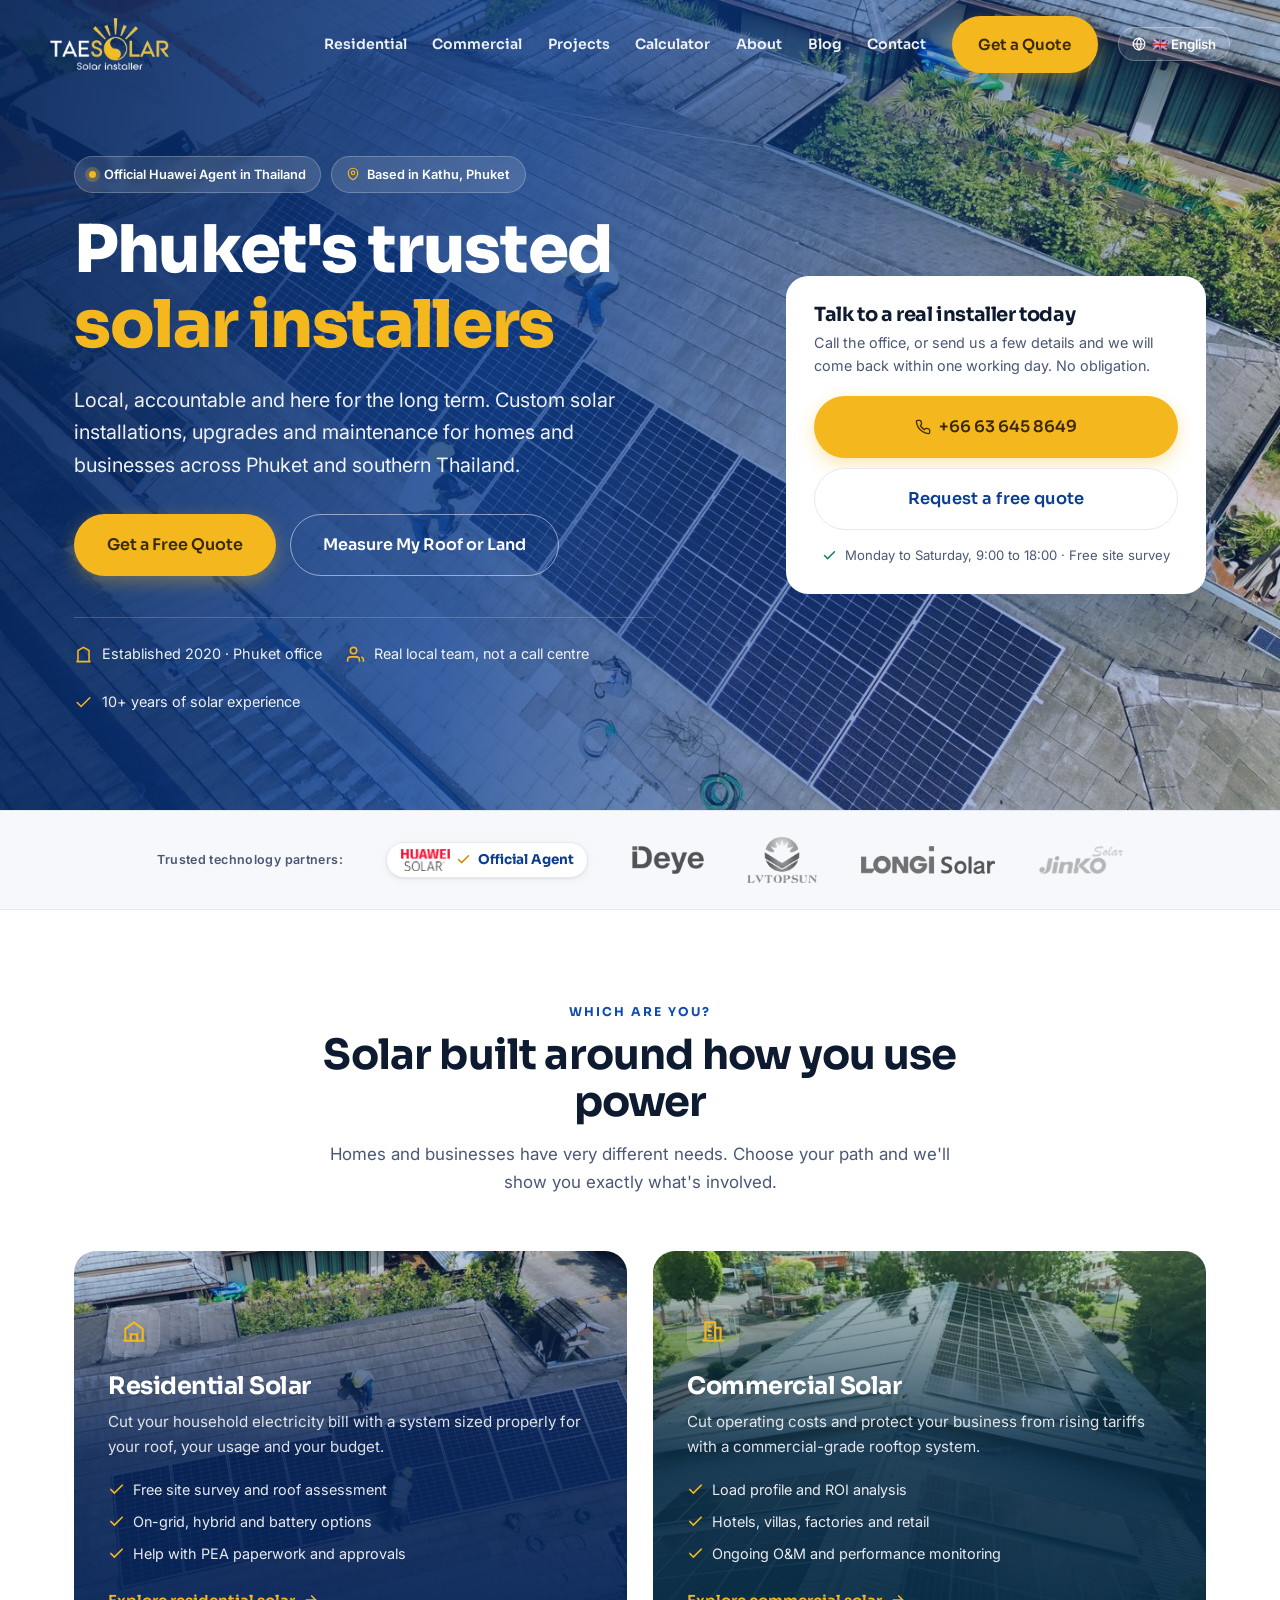
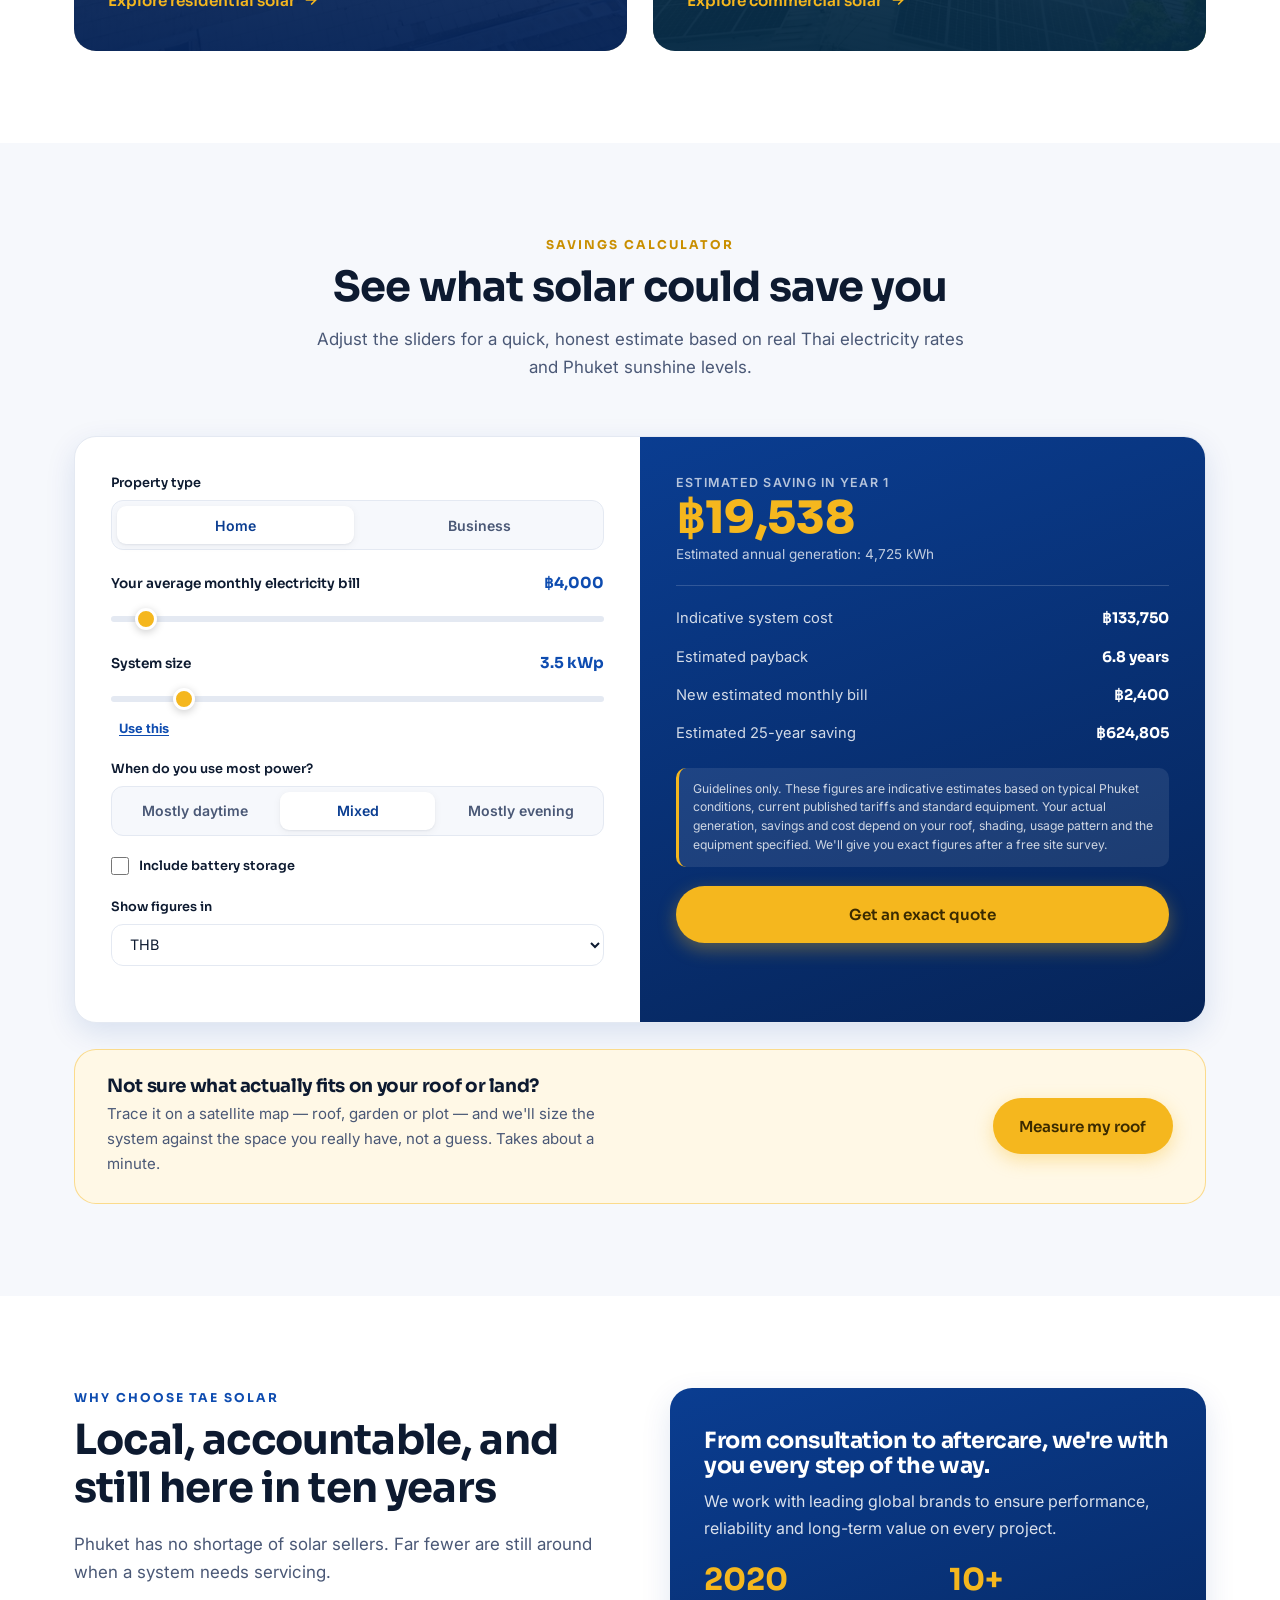
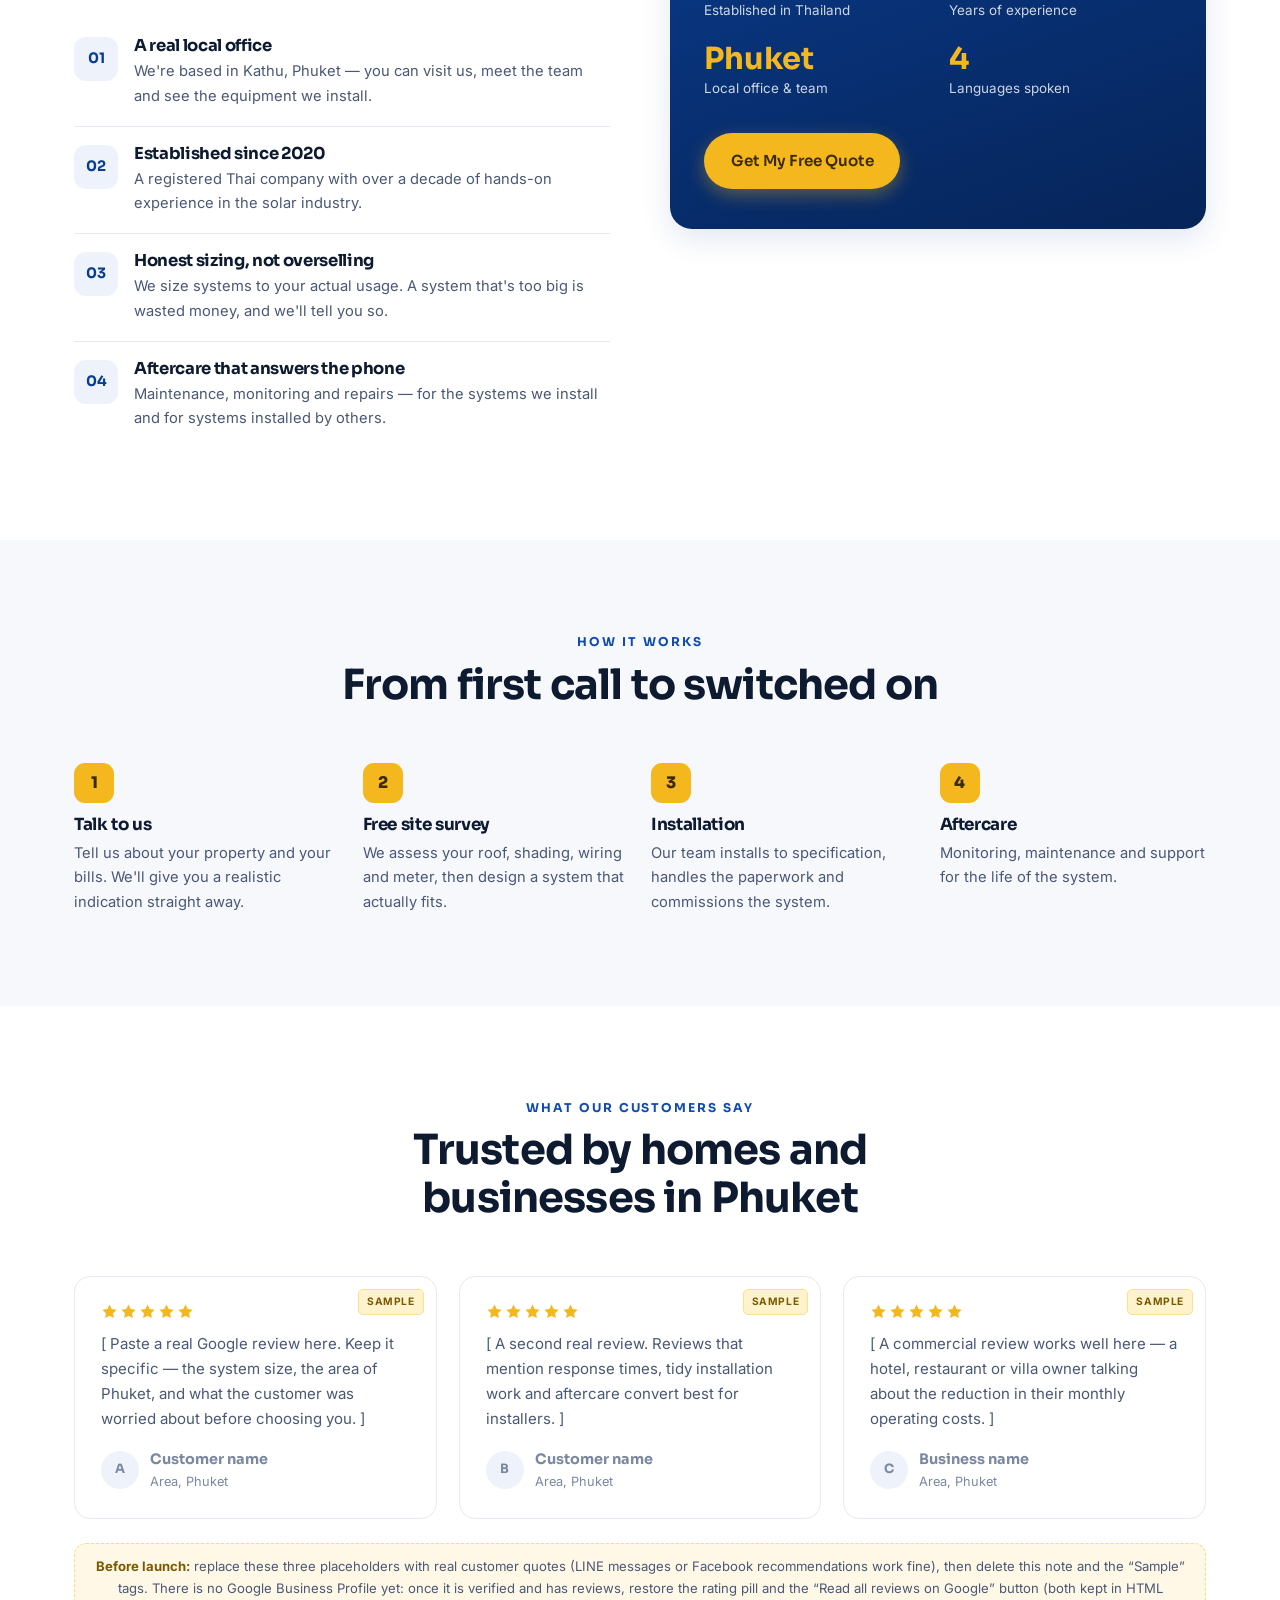
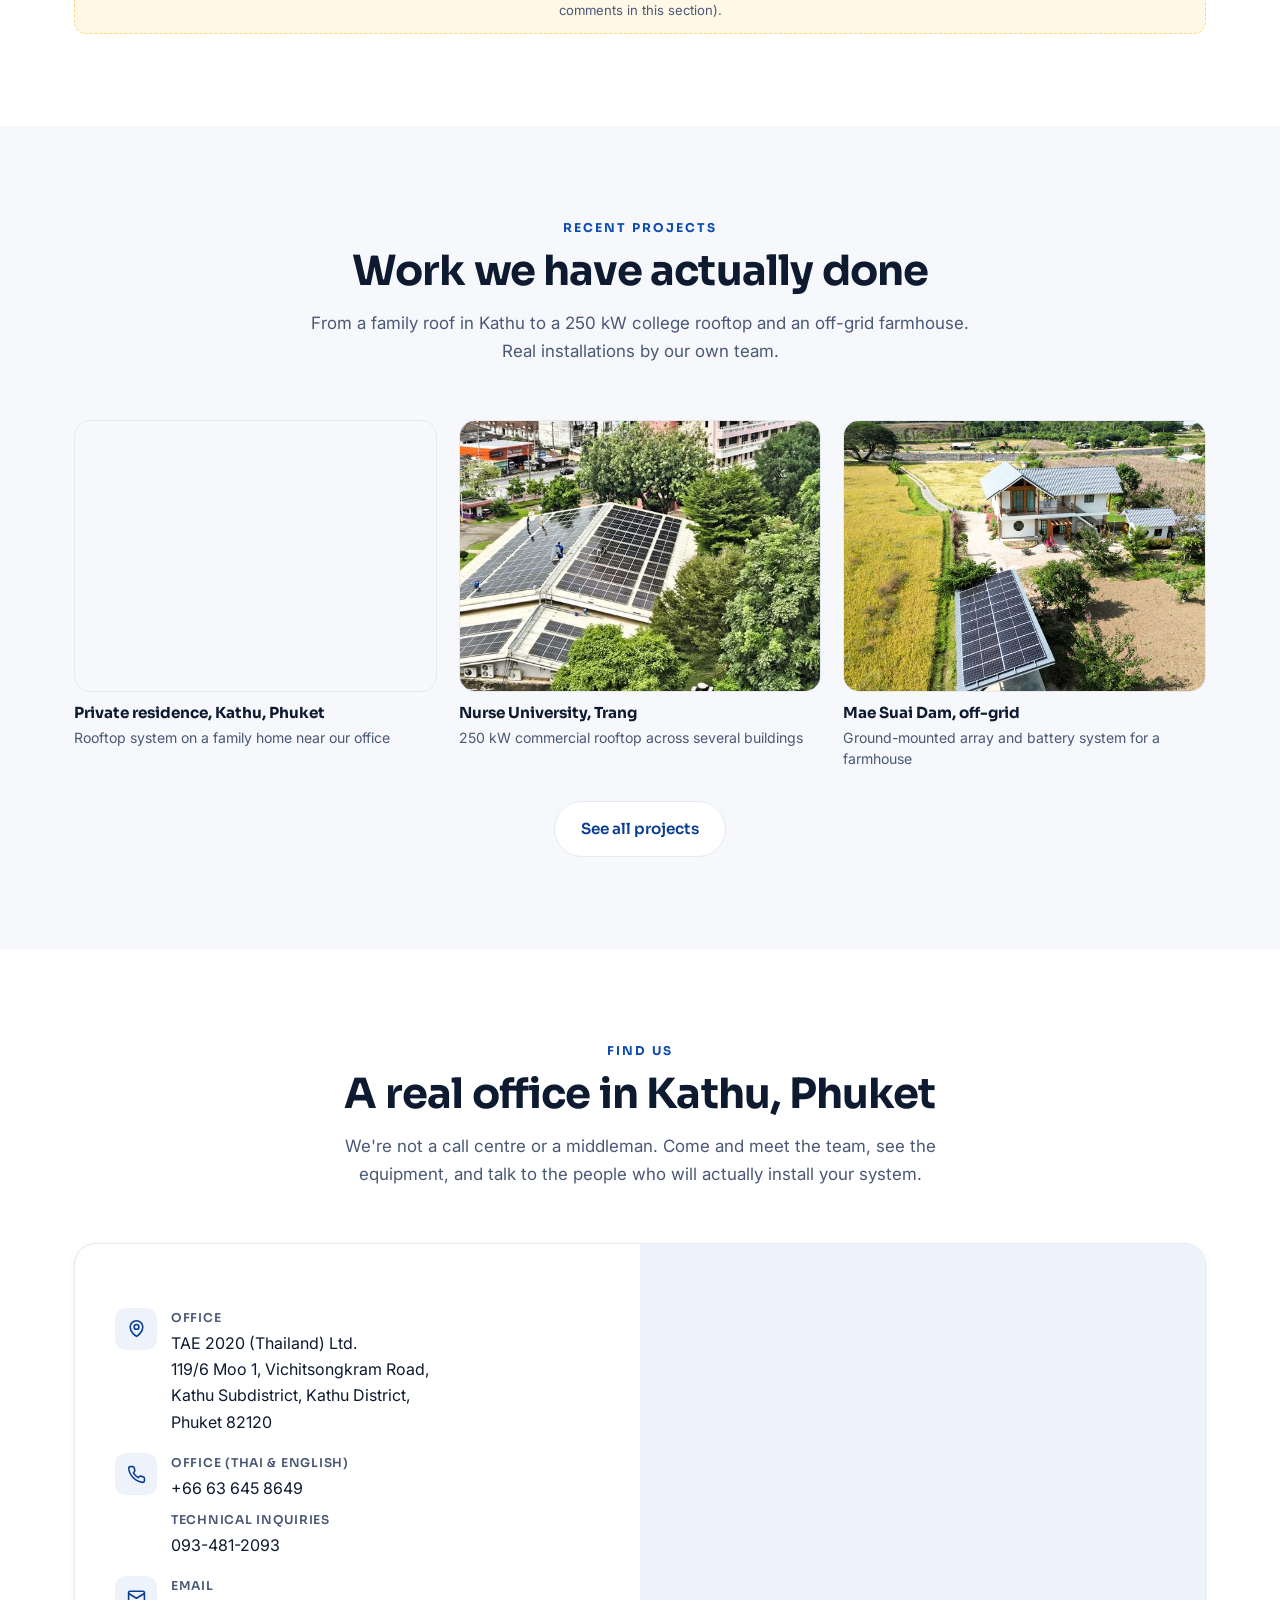
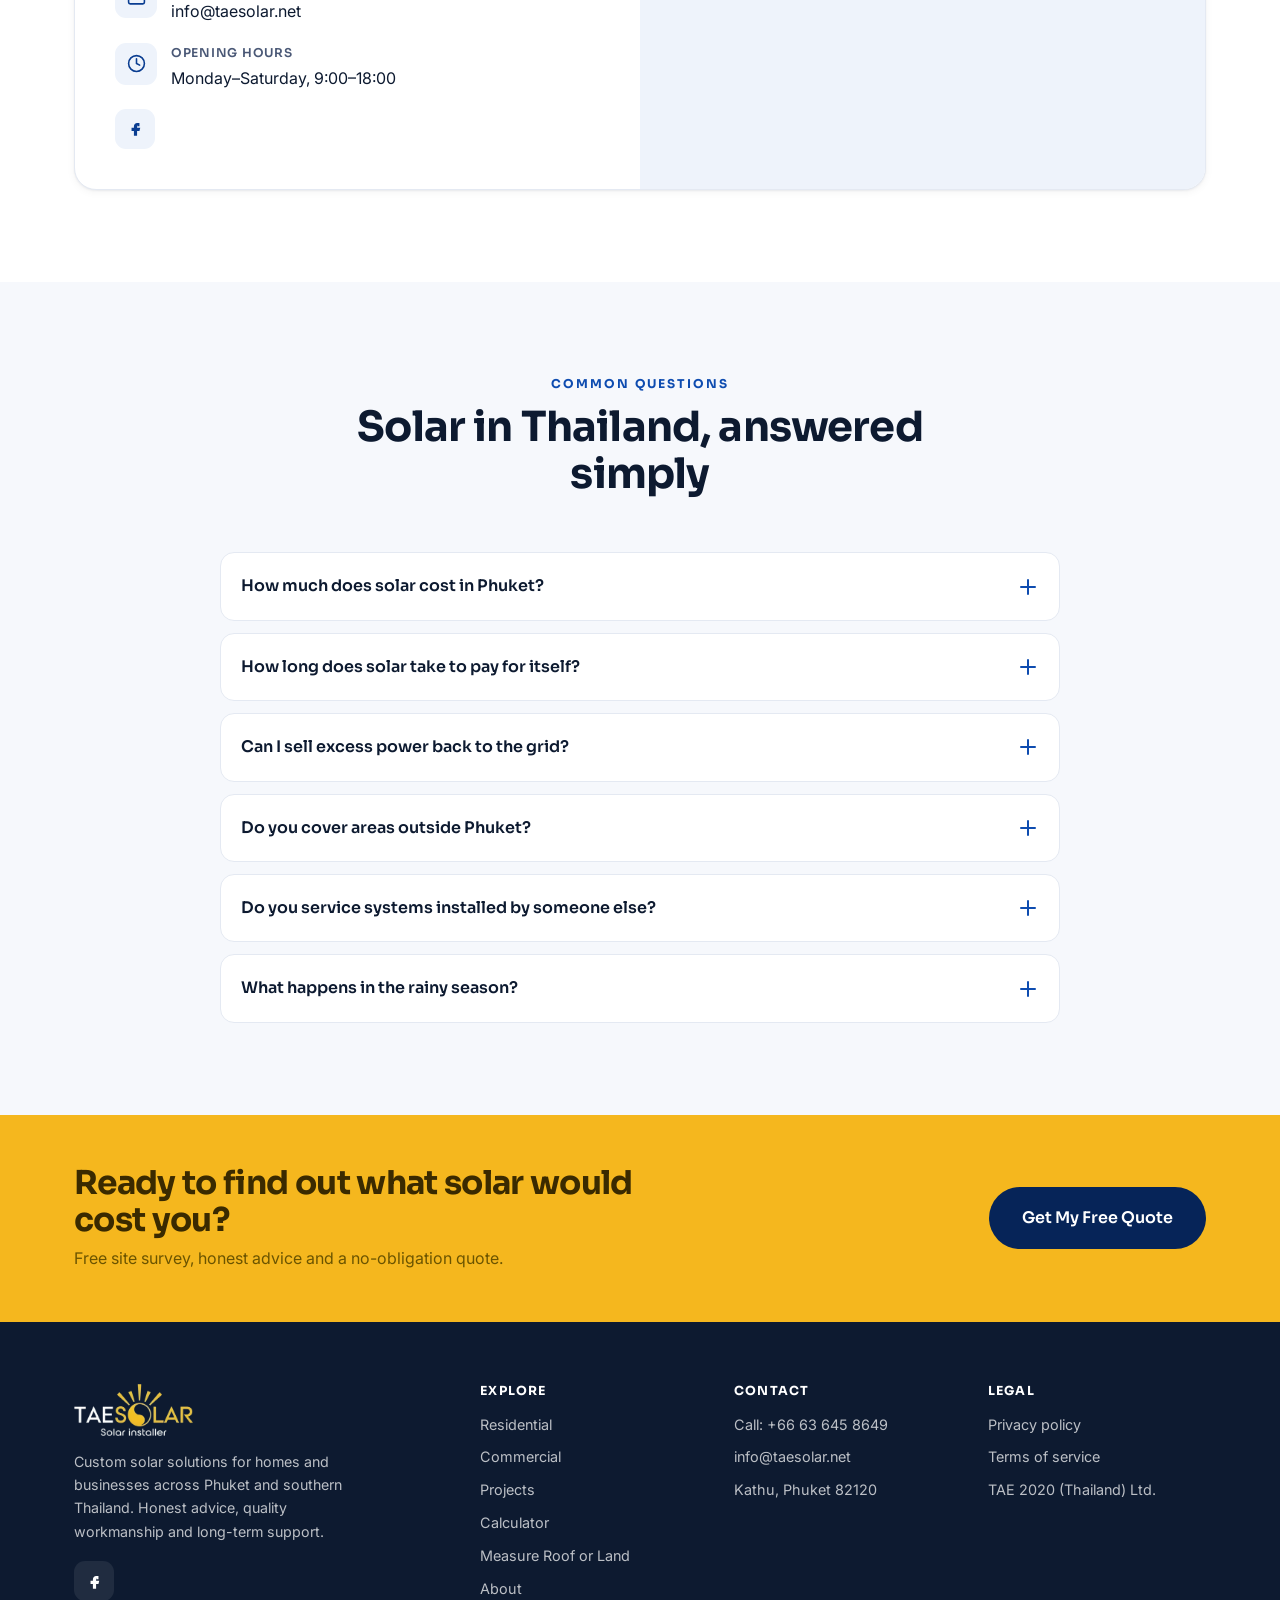
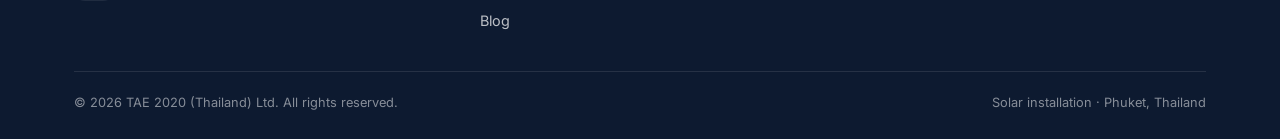
==== commit e16c8b53: "Remove LINE link and QR: the Wix QR resolved to an unrelated business The QR carried over from the o" ====
--- a/index.html
+++ b/index.html
@@ -151,20 +151,26 @@
         </div>
       </div>
 
-      <!-- Above-the-fold contact: one tap to LINE or a call, no form -->
+      <!-- Above-the-fold contact: one tap to call, or the short quote form.
+           LINE button + QR are present but hidden (.line-pending) until the
+           company's real LINE ID is confirmed. Do not reuse the old QR: it
+           resolved to an unrelated gym-equipment seller. -->
       <div class="hero-card">
         <h3 data-i18n="card.title">Talk to a real installer today</h3>
-        <p class="s" data-i18n="card.sub">Message us on LINE or call the office. No forms, no obligation.</p>
-        <a class="btn btn-line btn-lg btn-block" href="https://line.me/ti/p/VPk6O7rvP3" target="_blank" rel="noopener">
+        <p class="s" data-i18n="card.sub">Call the office, or send us a few details and we will come back within one working day. No obligation.</p>
+        <a class="btn btn-gold btn-lg btn-block" href="tel:+66636458649">
+          <svg viewBox="0 0 24 24" fill="none" stroke="currentColor" stroke-width="2" aria-hidden="true"><path d="M22 16.9v3a2 2 0 0 1-2.2 2 19.8 19.8 0 0 1-8.6-3.1 19.5 19.5 0 0 1-6-6 19.8 19.8 0 0 1-3.1-8.7A2 2 0 0 1 4.1 2h3a2 2 0 0 1 2 1.7c.1.9.4 1.8.7 2.7a2 2 0 0 1-.5 2.1L8.1 9.9a16 16 0 0 0 6 6l1.4-1.2a2 2 0 0 1 2.1-.5c.9.3 1.8.6 2.7.7a2 2 0 0 1 1.7 2z"/></svg>
+          <span>+66 63 645 8649</span>
+        </a>
+        <a class="btn btn-line btn-lg btn-block line-pending" href="#" target="_blank" rel="noopener">
           <svg viewBox="0 0 24 24" fill="currentColor" aria-hidden="true"><path d="M12 3C6.5 3 2 6.6 2 11c0 3.9 3.5 7.2 8.3 7.9.3.1.7.2.8.5.1.3.1.7 0 1l-.1.8c0 .3-.2 1 .9.6 1.1-.5 6-3.5 8.2-6C21.4 14.1 22 12.6 22 11c0-4.4-4.5-8-10-8z"/></svg>
           <span data-i18n="card.line">Chat with us on LINE</span>
         </a>
-        <a class="btn btn-outline btn-lg btn-block" href="tel:+66636458649">
-          <svg viewBox="0 0 24 24" fill="none" stroke="currentColor" stroke-width="2" aria-hidden="true"><path d="M22 16.9v3a2 2 0 0 1-2.2 2 19.8 19.8 0 0 1-8.6-3.1 19.5 19.5 0 0 1-6-6 19.8 19.8 0 0 1-3.1-8.7A2 2 0 0 1 4.1 2h3a2 2 0 0 1 2 1.7c.1.9.4 1.8.7 2.7a2 2 0 0 1-.5 2.1L8.1 9.9a16 16 0 0 0 6 6l1.4-1.2a2 2 0 0 1 2.1-.5c.9.3 1.8.6 2.7.7a2 2 0 0 1 1.7 2z"/></svg>
-          <span>+66 63 645 8649</span>
+        <a class="btn btn-outline btn-lg btn-block" href="contact.html">
+          <span data-i18n="card.quote">Request a free quote</span>
         </a>
-        <div class="card-qr">
-          <img src="assets/img/social/line-qr-code.png" alt="QR code to add TAE Solar on LINE" width="400" height="400" decoding="async" />
+        <div class="card-qr line-pending">
+          <img src="" alt="" width="400" height="400" />
           <span data-i18n="card.qr">On a computer? Scan to add us on LINE.</span>
         </div>
         <div class="mini">
@@ -471,7 +477,7 @@
         </div>
         <div class="socials light">
           <a href="https://www.facebook.com/taesolar" target="_blank" rel="noopener" aria-label="Facebook"><svg viewBox="0 0 24 24" fill="currentColor"><path d="M14 9h3V5h-3c-2.2 0-4 1.8-4 4v2H7v4h3v6h4v-6h3l1-4h-4V9c0-.6.4-1 1-1z"/></svg></a>
-          <a href="https://line.me/ti/p/VPk6O7rvP3" data-line target="_blank" rel="noopener" aria-label="LINE"><svg viewBox="0 0 24 24" fill="currentColor"><path d="M12 3C6.5 3 2 6.6 2 11c0 3.9 3.5 7.2 8.3 7.9.3.1.7.2.8.5.1.3.1.7 0 1l-.1.8c0 .3-.2 1 .9.6 1.1-.5 6-3.5 8.2-6C21.4 14.1 22 12.6 22 11c0-4.4-4.5-8-10-8z"/></svg></a>
+          <a href="#" class="line-pending" data-line target="_blank" rel="noopener" aria-label="LINE"><svg viewBox="0 0 24 24" fill="currentColor"><path d="M12 3C6.5 3 2 6.6 2 11c0 3.9 3.5 7.2 8.3 7.9.3.1.7.2.8.5.1.3.1.7 0 1l-.1.8c0 .3-.2 1 .9.6 1.1-.5 6-3.5 8.2-6C21.4 14.1 22 12.6 22 11c0-4.4-4.5-8-10-8z"/></svg></a>
         </div>
       </div>
       <div class="frame">
@@ -528,7 +534,7 @@
         <p data-i18n="foot.blurb">Custom solar solutions for homes and businesses across Phuket and southern Thailand. Honest advice, quality workmanship and long-term support.</p>
         <div class="socials">
           <a href="https://www.facebook.com/taesolar" target="_blank" rel="noopener" aria-label="Facebook"><svg viewBox="0 0 24 24" fill="currentColor"><path d="M14 9h3V5h-3c-2.2 0-4 1.8-4 4v2H7v4h3v6h4v-6h3l1-4h-4V9c0-.6.4-1 1-1z"/></svg></a>
-          <a href="https://line.me/ti/p/VPk6O7rvP3" data-line target="_blank" rel="noopener" aria-label="LINE"><svg viewBox="0 0 24 24" fill="currentColor"><path d="M12 3C6.5 3 2 6.6 2 11c0 3.9 3.5 7.2 8.3 7.9.3.1.7.2.8.5.1.3.1.7 0 1l-.1.8c0 .3-.2 1 .9.6 1.1-.5 6-3.5 8.2-6C21.4 14.1 22 12.6 22 11c0-4.4-4.5-8-10-8z"/></svg></a>
+          <a href="#" class="line-pending" data-line target="_blank" rel="noopener" aria-label="LINE"><svg viewBox="0 0 24 24" fill="currentColor"><path d="M12 3C6.5 3 2 6.6 2 11c0 3.9 3.5 7.2 8.3 7.9.3.1.7.2.8.5.1.3.1.7 0 1l-.1.8c0 .3-.2 1 .9.6 1.1-.5 6-3.5 8.2-6C21.4 14.1 22 12.6 22 11c0-4.4-4.5-8-10-8z"/></svg></a>
         </div>
       </div>
       <div>
@@ -547,7 +553,6 @@
         <h4 data-i18n="foot.contact">Contact</h4>
         <ul>
           <li><a href="tel:+66636458649">Call: +66 63 645 8649</a></li>
-        <li><a href="https://line.me/ti/p/VPk6O7rvP3" target="_blank" rel="noopener">LINE: tap to chat</a></li>
           <li><a href="mailto:info@taesolar.net">info@taesolar.net</a></li>
           <li>Kathu, Phuket 82120</li>
         </ul>
@@ -571,7 +576,7 @@
 <!-- ========================= STICKY MOBILE CTA ====================== -->
 <div class="mobile-cta">
   <a class="btn btn-outline" href="tel:+66636458649"><svg viewBox="0 0 24 24" fill="none" stroke="currentColor" stroke-width="2" aria-hidden="true"><path d="M22 16.9v3a2 2 0 0 1-2.2 2 19.8 19.8 0 0 1-8.6-3.1 19.5 19.5 0 0 1-6-6 19.8 19.8 0 0 1-3.1-8.7A2 2 0 0 1 4.1 2h3a2 2 0 0 1 2 1.7c.1.9.4 1.8.7 2.7a2 2 0 0 1-.5 2.1L8.1 9.9a16 16 0 0 0 6 6l1.4-1.2a2 2 0 0 1 2.1-.5c.9.3 1.8.6 2.7.7a2 2 0 0 1 1.7 2z"/></svg><span data-i18n="mob.call">Call</span></a>
-  <a class="btn btn-line" href="https://line.me/ti/p/VPk6O7rvP3" target="_blank" rel="noopener"><svg viewBox="0 0 24 24" fill="currentColor" aria-hidden="true"><path d="M12 3C6.5 3 2 6.6 2 11c0 3.9 3.5 7.2 8.3 7.9.3.1.7.2.8.5.1.3.1.7 0 1l-.1.8c0 .3-.2 1 .9.6 1.1-.5 6-3.5 8.2-6C21.4 14.1 22 12.6 22 11c0-4.4-4.5-8-10-8z"/></svg><span data-i18n="mob.line">Chat on LINE</span></a>
+  <a class="btn btn-gold" href="contact.html" data-i18n="mob.quote">Free Quote</a>
 </div>
 
 <script src="assets/js/i18n.js"></script>
--- a/assets/css/site.css
+++ b/assets/css/site.css
@@ -683,3 +683,8 @@
 @media(max-width:760px){
   .card-qr{display:none}  /* on a phone you just tap the button */
 }
+
+/* LINE elements are hidden until the company's real LINE ID is confirmed.
+   To enable: put the real link in every href="#" that sits on a .line-pending
+   element (and the QR image src), then delete the .line-pending class. */
+.line-pending{display:none!important}
